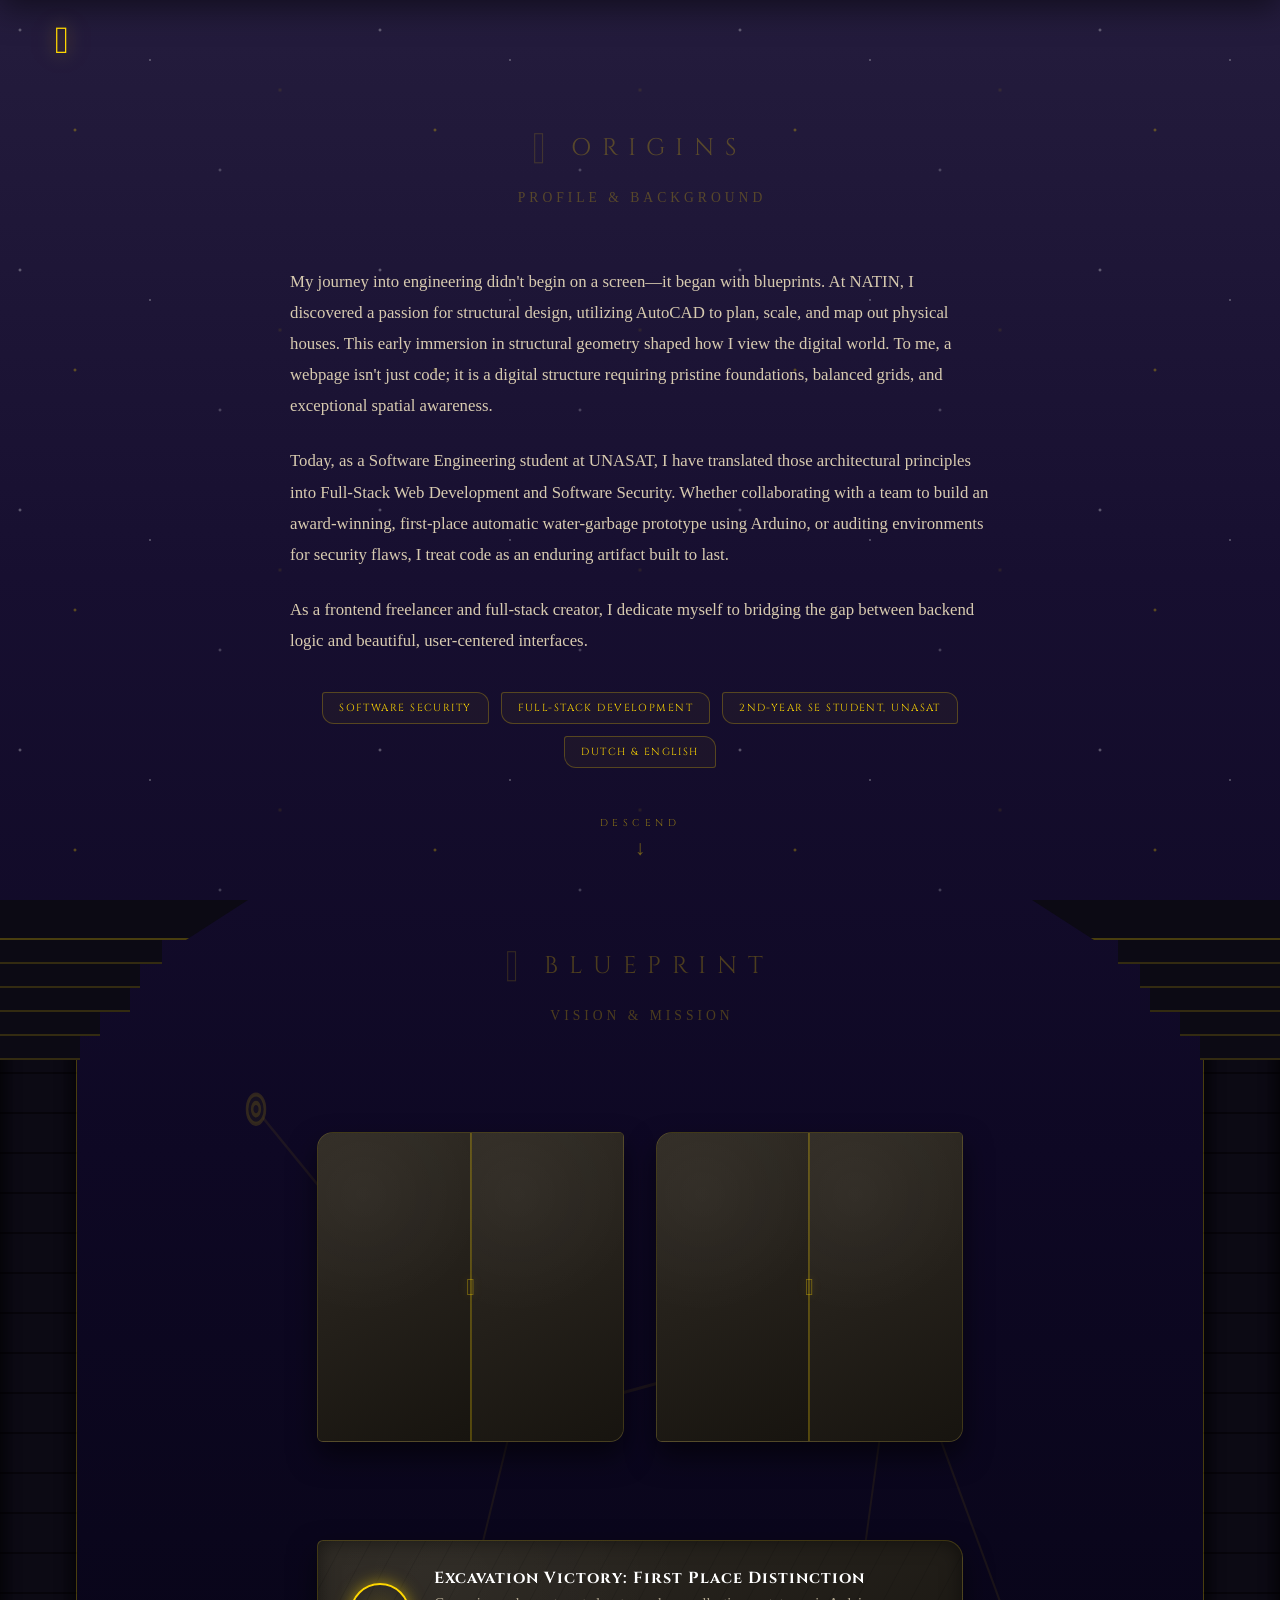
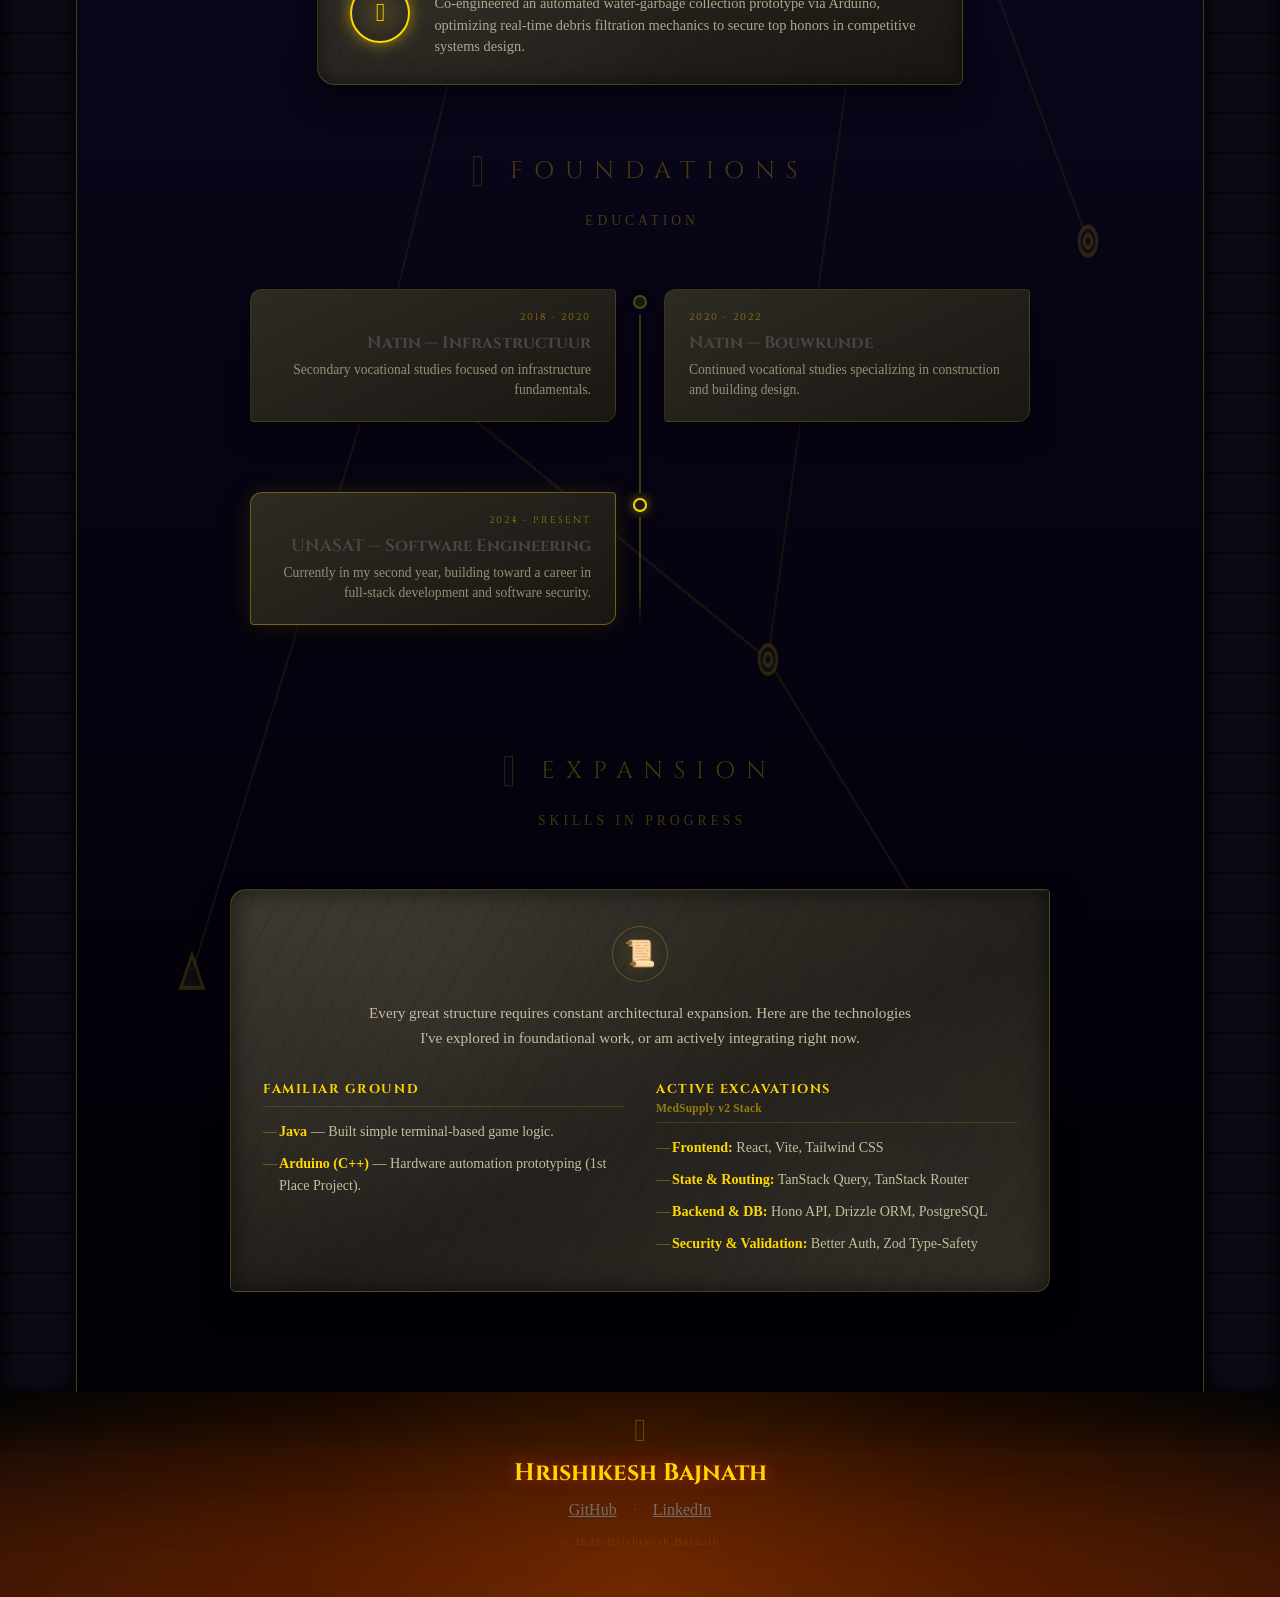
==== about.html @ 58ff10ee "new styles and animation" ====
<!DOCTYPE html>
<html lang="en">
<head>
    <meta charset="UTF-8">
    <meta name="viewport" content="width=device-width, initial-scale=1.0">
    <title>About | Hrishikesh Bajnath</title>
    <link rel="preconnect" href="https://fonts.googleapis.com">
    <link rel="preconnect" href="https://fonts.gstatic.com" crossorigin>
    <link href="https://fonts.googleapis.com/css2?family=Cinzel:wght@400;600;700&family=IM+Fell+English:ital@0;1&display=swap" rel="stylesheet">
    <link rel="stylesheet" href="css/index.css">
    <link rel="stylesheet" href="css/about.css">
</head>
<body>

    <div class="scarab-btn" id="nav-btn">
        <span class="scarab-icon">𓆣</span>
    </div>

    <nav class="scarab-nav" id="scarab-nav" aria-label="Main navigation">
        <ul class="papyrus-menu" role="list">
            <li><a href="/index.html">Home</a></li>
            <li><a href="/work.html">Work</a></li>
            <li><a href="/about.html">About</a></li>
            <li><a href="/contact.html">Contact</a></li>
        </ul>
    </nav>

    <main>

        <!-- About Me -->
        <section id="about" aria-label="About — Origins">

            <!-- Moving Stars Layer -->
            <div class="origins-stars" aria-hidden="true"></div>

            <h2 class="section-heading" aria-label="About section">
                <span class="section-glyph" aria-hidden="true">𓁷</span>
                Origins
                <span class="section-subtitle">Profile & Background</span>
            </h2>

            <div class="about-content">
                
                <p>
                    My journey into engineering didn't begin on a screen—it began with blueprints. At NATIN, I discovered a passion for structural design, utilizing AutoCAD to plan, scale, and map out physical houses. This early immersion in structural geometry shaped how I view the digital world. To me, a webpage isn't just code; it is a digital structure requiring pristine foundations, balanced grids, and exceptional spatial awareness.
                </p>
                <p>
                    Today, as a Software Engineering student at UNASAT, I have translated those architectural principles into Full-Stack Web Development and Software Security. Whether collaborating with a team to build an award-winning, first-place automatic water-garbage prototype using Arduino, or auditing environments for security flaws, I treat code as an enduring artifact built to last.
                </p>
                <p>
                    As a frontend freelancer and full-stack creator, I dedicate myself to bridging the gap between backend logic and beautiful, user-centered interfaces.
                </p>

            
                <div class="about-tags reveal from-bottom" role="list">
                    <span class="about-tag" role="listitem">Software Security</span>
                    <span class="about-tag" role="listitem">Full-Stack Development</span>
                    <span class="about-tag" role="listitem">2nd-Year SE Student, UNASAT</span>
                    <span class="about-tag" role="listitem">Dutch & English</span>
                </div>
            </div>

            <a href="#blueprint" class="scroll-indicator" aria-label="Scroll down to blueprint">
                <span class="descend-text">Descend</span>
                <span class="descend-arrow" aria-hidden="true">↓</span>
            </a>

        </section>

        <div class="tomb-hallway">

            <!-- Threshold caps: mark the entrance into the hallway, only
                 visible starting here — not behind the Origins section.
                 The collar bands taper the cap's width back down to the
                 shaft, so it reads as one column widening to a capital
                 rather than a cap balanced on top. -->
            <span class="hallway-cap left" aria-hidden="true"></span>
            <span class="hallway-cap right" aria-hidden="true"></span>

            <span class="hallway-collar left" aria-hidden="true">
                <span></span><span></span><span></span><span></span><span></span>
            </span>
            <span class="hallway-collar right" aria-hidden="true">
                <span></span><span></span><span></span><span></span><span></span>
            </span>

            <div class="tomb-excavation-zone">

                <div class="constellation-container" aria-hidden="true">
                    <svg class="constellation-svg" xmlns="http://www.w3.org/2000/svg" viewBox="0 0 1000 1000" preserveAspectRatio="none">
                        <defs>
                            <g id="glyph-eye">
                                <circle cx="0" cy="0" r="7" />
                                <circle cx="0" cy="0" r="3" fill="none" stroke-width="2"/>
                            </g>
                            <g id="glyph-triangle">
                                <polygon points="0,-9 -9,7 9,7" />
                            </g>
                        </defs>

                        <g class="network-lines">
                            <line x1="200" y1="100" x2="400" y2="250" />
                            <line x1="400" y1="250" x2="300" y2="500" />
                            <line x1="400" y1="250" x2="700" y2="200" />
                            <line x1="700" y1="200" x2="850" y2="450" />
                            <line x1="300" y1="500" x2="600" y2="650" />
                            <line x1="700" y1="200" x2="600" y2="650" />
                            <line x1="600" y1="650" x2="800" y2="850" />
                            <line x1="300" y1="500" x2="150" y2="800" />
                        </g>

                        <g class="network-nodes">
                            <use href="#glyph-eye" x="200" y="100" class="node speed-fast" />
                            <use href="#glyph-triangle" x="400" y="250" class="node speed-slow" />
                            <use href="#glyph-eye" x="300" y="500" class="node speed-medium" />
                            <use href="#glyph-triangle" x="700" y="200" class="node speed-fast" />
                            <use href="#glyph-eye" x="850" y="450" class="node speed-slow" />
                            <use href="#glyph-eye" x="600" y="650" class="node speed-medium" />
                            <use href="#glyph-triangle" x="800" y="850" class="node speed-fast" />
                            <use href="#glyph-triangle" x="150" y="800" class="node speed-slow" />
                        </g>
                    </svg>
                </div>

                <section id="blueprint" class="reveal from-bottom" aria-label="Vision and Mission">

                    <h2 class="section-heading" aria-label="Vision and Mission section">
                        <span class="section-glyph" aria-hidden="true">𓊪</span>
                        Blueprint
                        <span class="section-subtitle">Vision & Mission</span>
                    </h2>

                    <div class="blueprint-container">

                        <div class="blueprint-card">
                            <span class="card-door left" aria-hidden="true"></span>
                            <span class="card-door right" aria-hidden="true"></span>
                            <span class="card-seal" aria-hidden="true">𓋹</span>
                            <div class="blueprint-icon">𓉞</div>
                            <h3>The Vault Vision</h3>
                            <p>
                                I want to build digital work that lasts — interfaces with the same care and precision as a well-planned structure, backed by security that holds up under pressure.
                            </p>
                        </div>

                        <div class="blueprint-card">
                            <span class="card-door left" aria-hidden="true"></span>
                            <span class="card-door right" aria-hidden="true"></span>
                            <span class="card-seal" aria-hidden="true">𓋹</span>
                            <div class="blueprint-icon">𓁺</div>
                            <h3>The Codex Mission</h3>
                            <p>
                                Bringing the same blueprinting discipline I learned in construction to every frontend I build, while growing into full-stack applications that solve real, practical problems.
                            </p>
                        </div>

                    </div>
                </section>

                <section id="relic-accolade" class="reveal from-bottom" aria-label="Honors and Special Achievements">
                    <div class="accolade-banner">
                        <span class="banner-glyph">𓋹</span>
                        <div class="banner-text">
                            <h4>Excavation Victory: First Place Distinction</h4>
                            <p>Co-engineered an automated water-garbage collection prototype via Arduino, optimizing real-time debris filtration mechanics to secure top honors in competitive systems design.</p>
                        </div>
                    </div>
                </section>

                <!-- Education -->
                <section id="education" aria-label="Education — Foundations">

                    <h2 class="section-heading" aria-label="Education section">
                        <span class="section-glyph" aria-hidden="true">𓉐</span>
                        Foundations
                        <span class="section-subtitle">Education</span>
                    </h2>

                    <div class="foundation-timeline">

                        <div class="timeline-entry left reveal from-left">
                            <span class="timeline-node" aria-hidden="true"></span>
                            <div class="timeline-card natin">
                                <span class="timeline-years">2018 - 2020</span>
                                <h3>Natin — Infrastructuur</h3>
                                <p>Secondary vocational studies focused on infrastructure fundamentals.</p>
                            </div>
                        </div>

                        <div class="timeline-entry right reveal from-right">
                            <span class="timeline-node" aria-hidden="true"></span>
                            <div class="timeline-card natin">
                                <span class="timeline-years">2020 - 2022</span>
                                <h3>Natin — Bouwkunde</h3>
                                <p>Continued vocational studies specializing in construction and building design.</p>
                            </div>
                        </div>

                        <div class="timeline-entry left reveal from-left">
                            <span class="timeline-node current" aria-hidden="true"></span>
                            <div class="timeline-card current unasat">
                                <span class="timeline-years">2024 - Present</span>
                                <h3>UNASAT — Software Engineering</h3>
                                <p>Currently in my second year, building toward a career in full-stack development and software security.</p>
                            </div>
                        </div>

                    </div>

                </section>

                <!-- Expansion -->
                <section id="expansion" aria-label="Expansion — Skills in Progress">

                    <h2 class="section-heading" aria-label="Expansion section">
                        <span class="section-glyph" aria-hidden="true">𓉞</span>
                        Expansion
                        <span class="section-subtitle">Skills in Progress</span>
                    </h2>

                    <div class="expansion-card reveal from-bottom">
                        <div class="expansion-icon">📜</div>
                        <p class="expansion-intro">
                            Every great structure requires constant architectural expansion. Here are the technologies I've explored in foundational work, or am actively integrating right now.
                        </p>

                        <div class="expansion-grid">

                            <div class="expansion-col">
                                <h4>Familiar Ground</h4>
                                <ul>
                                    <li><strong>Java</strong> — Built simple terminal-based game logic.</li>
                                    <li><strong>Arduino (C++)</strong> — Hardware automation prototyping (1st Place Project).</li>
                                </ul>
                            </div>

                            <div class="expansion-col">
                                <h4>Active Excavations
                                    <span class="expansion-col-tag">MedSupply v2 Stack</span>
                                </h4>
                                <ul>
                                    <li><strong>Frontend:</strong> React, Vite, Tailwind CSS</li>
                                    <li><strong>State & Routing:</strong> TanStack Query, TanStack Router</li>
                                    <li><strong>Backend & DB:</strong> Hono API, Drizzle ORM, PostgreSQL</li>
                                    <li><strong>Security & Validation:</strong> Better Auth, Zod Type-Safety</li>
                                </ul>
                            </div>

                        </div>
                    </div>

                </section>

        </div>

    </main>

    <!-- footer -->
    <footer id="contact" aria-label="Contact and footer">

        <div class="footer-content">
            <p class="footer-glyph" aria-hidden="true">𓆣</p>
            <h2 class="footer-name">Hrishikesh Bajnath</h2>
            <div class="footer-links">
                <a class="link-github" href="https://github.com/Boogs2002" target="_blank" rel="noopener" aria-label="GitHub">GitHub</a>
                <span class="footer-sep" aria-hidden="true">·</span>
                <a class="link-linkedin" href="https://linkedin.com/in/yourusername" target="_blank" rel="noopener" aria-label="LinkedIn">LinkedIn</a>
            </div>
            <p class="footer-copy">© 2025 Hrishikesh Bajnath</p>
        </div>

        <!-- Lava animation lives here -->
        <div class="lava-stage" aria-hidden="true">
            <div class="lava-flow">
                <div class="lava-wave wave-a"></div>
                <div class="lava-wave wave-b"></div>
                <div class="lava-wave wave-c"></div>
            </div>
            <div class="lava-haze"></div>
        </div>

    </footer>

    <script src="script.js"></script>
</body>
</html>
---- css/index.css ----
/* ── 1. TOKENS & RESET ─────────────────────────────────── */
:root {
    --gold:         #ffd700;
    --gold-dim:     rgba(255, 215, 0, 0.25);
    --gold-glow:    rgba(255, 215, 0, 0.55);
    --stone-dark:   #1a1814;
    --stone-mid:    #2e2a24;
    --stone-text:   #4a4540;
    --lava-hot:     #ff4500;
    --lava-mid:     #ff8800;
    --lava-pale:    #ffcc00;
    --font-display: 'Cinzel', Georgia, serif;
    --font-body:    'IM Fell English', Georgia, serif;
}

*, *::before, *::after {
    margin: 0;
    padding: 0;
    box-sizing: border-box;
}

html {
    scroll-behavior: smooth;
}

/* ── 2. THE MASTER CONTINUOUS GRADIENT ─────────────────── */
/* This is the spine of the entire descent. Every section
   is transparent — this body gradient shows through all of them. */
body {
    /* Hero sky colour sampled from wallpaper base → deep midnight → tomb black */
    background: linear-gradient(
        to bottom,
        #3a3058 0%,      /* matches wallpaper dune base */
        #261e45 12%,     /* deepening dusk */
        #160f38 28%,     /* midnight entry */
        #0e0824 44%,     /* descending */
        #080518 58%,     /* mid-tomb */
        #050310 74%,     /* deep tomb */
        #020108 88%,     /* near black */
        #010005 100%     /* absolute dark */
    );
    background-attachment: fixed; /* parallax — sky stays as content scrolls */
    color: #e8dcc8;
    font-family: var(--font-body);
    overflow-x: hidden;
    min-height: 100vh;
}

/* ── TECH-HIEROGLYPHIC NAV HINT ── */
/* ── COMET RIDDLE ANIMATION ── */
.comet-riddle-container {
    position: relative;
    top: 15vh; /* Adjust this to position it nicely in your desert sky */
    left: 0;
    width: 100%;
    overflow: hidden;
    pointer-events: none; /* Prevents it from blocking clicks */
    z-index: 5;
}

.comet-riddle {
    display: inline-block;
    white-space: nowrap;
    font-family: 'Cinzel', serif; /* Keeps your architectural theme */
    font-size: 0.85rem;
    letter-spacing: 3px;
    color: rgba(255, 215, 0, 0.9);
    
    /* Creates the glowing "comet" effect on the text */
    text-shadow: 
        2px 0 8px rgba(255, 215, 0, 0.8), 
        -15px 0 20px rgba(255, 215, 0, 0.3); 
    
    /* 25 seconds for a slow, readable pass. Linear keeps the speed constant */
    animation: cometSlide 35s linear infinite; 
}


@keyframes cometSlide {
    0%   { transform: translateX(100vw); opacity: 0; }
    2%   { opacity: 1; }
    38%  { opacity: 1; }
    40% { transform: translateX(-100%); opacity: 0; }

    100% { transform: translateX(100vw); opacity: 0; }
}

/* Speed it up slightly on mobile so users don't have to wait too long */
@media (max-width: 640px) {
    .comet-riddle {
        font-size: 0.7rem;
        animation: cometSlideLeftToRight 25s linear infinite;
    }
}

/* The Fixed Beetle Button */
.scarab-btn {
    position: fixed;
    top: 14px;
    left: 36px;
    width: 52px;
    height: 52px;
    display: flex;
    align-items: center;
    justify-content: center;
    cursor: pointer;
    z-index: 1002; /* Keeps the beetle above the sliding background */
    user-select: none;
}

.scarab-icon {
    font-size: 2.4rem;
    color: var(--gold);
    text-shadow: 0 0 18px var(--gold-glow), 0 0 40px #ffd70040;
    display: block;
    transition: transform 0.3s ease, text-shadow 0.3s ease;
}

/* Tilted state when hovered or when menu is open */
.scarab-btn:hover .scarab-icon,
.scarab-btn.is-open .scarab-icon {
    transform: scale(1.18) rotate(-8deg);
    text-shadow: 0 0 28px var(--gold-glow), 0 0 60px #ffd70066;
}

/* The Top Navigation Bar (Full Width) */
.scarab-nav {
    position: fixed;
    top: 0;
    left: 0;
    width: 100%;
    height: 80px;
    z-index: 1001;
    display: flex;
    align-items: center;
    

    
    background: rgba(12, 10, 20, 0.35); 
    backdrop-filter: blur(12px);
    -webkit-backdrop-filter: blur(12px); /* Needed for Safari support */
    
    border: 1px solid rgba(255, 215, 0, 0.15); 
    box-shadow: 0 8px 32px 0 rgba(0, 0, 0, 0.5);
    color: #ffffff;

    /* The Scroll Animation Setup */
    transform: translateY(-100%); /* Hides it above the screen */
    transition: transform 0.4s cubic-bezier(0.4, 0, 0.2, 1);
}

/* This class will be toggled by JavaScript */
.scarab-nav.active {
    transform: translateY(0); /* Slides it down into view */
}

/* The Horizontal Menu Layout */
.papyrus-menu {
    display: flex;
    list-style: none;
    width: 100%;
    justify-content: center; /* Centers the links on the page */
    gap: 6vw; /* Responsive spacing between links */
    padding-left: 80px; /* Visual offset to account for the beetle on the left */
}

.papyrus-menu a {
    display: block;
    padding: 12px 16px;
    font-family: var(--font-display);
    font-size: 0.85rem;
    letter-spacing: 0.3em;
    text-transform: uppercase;
    color: #ffd70080;
    text-decoration: none;
    transition: color 0.2s, text-shadow 0.2s;
}

.papyrus-menu a:hover {
    color: var(--gold);
    text-shadow: 0 0 12px var(--gold-glow);
}

/* ── 4. SECTION SHARED STYLES ───────────────────────────── */
section {
    position: relative;
    min-height: 100vh;
    display: flex;
    flex-direction: column;
    align-items: center;
    justify-content: center;
    padding: 100px 8%;
    /* All sections are transparent — body gradient shows through */
    background: transparent;
}

.section-heading {
    font-family: var(--font-display);
    font-size: clamp(1.1rem, 2.5vw, 1.5rem);
    font-weight: 400;
    letter-spacing: 0.45em;
    text-transform: uppercase;
    color: var(--gold-dim);
    margin-bottom: 60px;
    display: flex;
    align-items: center;
    gap: 16px;
    flex-wrap: wrap;
    justify-content: center;
}

.section-glyph {
    font-size: 1.4rem;
    opacity: 0.6;
}

.section-subtitle {
    display: block; 
    width: 100%;
    flex-basis: 100%; 
    text-align: center;
    font-family: var(--font-body);
    font-size: 0.85rem;
    text-transform: uppercase;
    letter-spacing: 4px;
    color: var(--gold-dim);
    margin-top: 10px; 
    padding-left: 4px; 
}



/* ── 5. HERO SECTION ────────────────────────────────────── */
#hero {
    /* Wallpaper image layers over the body gradient for this section only */
    background-image: url('../images/wallpaper 1.png');
    /* background-size: cover; */
    background-position: center bottom;
    /* background-repeat: no-repeat; */
    /* No background-attachment here — fixed is on body,
       this image scrolls naturally with the section */
    text-align: center;
    gap: 40px;
    position: relative;
    z-index: 1;
}

/* Subtle vignette so text reads over the image */
#hero::before {
    content: '';
    position: absolute;
    inset: 0;
    background: radial-gradient(
        ellipse at center,
        rgba(0,0,0,0.1) 0%,
        rgba(0,0,0,0.45) 100%
    );
    pointer-events: none;
}

/* ── CRESCENT MOON PROFILE FRAME ── */
.moon-frame {
    transition: transform 0.2s ease-out, box-shadow 0.3s ease;
    position: relative;
    width: 200px;
    height: 200px;
    /* The crescent is made by overlapping two circles:
       one large visible circle, one smaller offset circle
       that cuts into it via a radial-gradient mask */
    background: radial-gradient(
        circle at 55% 50%,
        transparent 42%,
        rgba(255, 255, 255, 0.12) 43%,
        rgba(255, 255, 255, 0.08) 50%
    );
    border-radius: 50%;
    /* Outer glow */
    box-shadow:
        0 0 40px rgba(255, 255, 255, 0.18),
        0 0 80px rgba(255, 255, 255, 0.08),
        inset -8px 8px 20px rgba(255, 255, 255, 0.15);
    display: flex;
    align-items: center;
    justify-content: center;
    overflow: hidden;
    /* Clip to crescent shape using clip-path */
    /* A crescent = circle minus an offset circle.
       We achieve it with a CSS mask. */
    mask-image: radial-gradient(
        circle at 60% 50%,
        transparent 40%,
        black 41%
    );
    -webkit-mask-image: radial-gradient(
        circle at 60% 50%,
        transparent 40%,
        black 41%
    );
    z-index: 1;
}

/* Subtle ambient light behind the moon */
.moon-frame::before {
    /* content: ''; */
    position: absolute;
    /* inset: 20px; */
    border-radius: 50%;
    background: radial-gradient(circle, rgba(220,210,180,0.12) 0%, transparent 70%);
    z-index: 0;
    pointer-events: none;
}

.moon-photo {
    width: 10%;
    height: 10%;
    object-fit: cover;
    object-position: top;
    position: relative;
    z-index: 1;
}

.moon-photo-placeholder {
    width: 100%;
    height: 100%;
    background: linear-gradient(135deg, #2a2040, #1a1030);
    border-radius: 50%;
    opacity: 0.6;
    /* Replace this div with your <img> once you have the photo */
}

/* ── TOMB ENTRANCE PORTAL CAP ───────────────────────────── */

.tomb-entrance-gate {
    position: relative;
    width: 100%;
    padding: 0; /* Changed from "0 6.5vw" to stretch edge-to-edge */
    z-index: 12;
    margin-top: 0;
}

/* Adjust the SVG wrapper for the new slimmer, minimalist layout */
.egyptian-gate-svg {
    width: 100%;
    height: auto;
    max-height: 80px; /* Reduced from 160px for a more low-profile visual cap */
    display: block;
    filter: drop-shadow(0 4px 8px rgba(0, 0, 0, 0.75));
}

/* The shroud layer masking the skills section until activated */
.chamber-shroud {
    position: absolute;
    inset: 0;
    background-color: #030107; /* Blends with the deep purple/midnight background */
    z-index: 10;
    opacity: 1; /* Completely dark by default */
    transition: opacity 1.8s cubic-bezier(0.25, 1, 0.5, 1);
    pointer-events: none;
}

/* Initial hidden/shadowed states for matrix background and content */
.hallway-matrix-bg {
    opacity: 0;
    filter: brightness(0) blur(12px);
    transition: opacity 2s cubic-bezier(0.25, 1, 0.5, 1), filter 2.5s ease;
}

#skills {
    opacity: 0;
    filter: brightness(0.08) blur(6px);
    transition: opacity 1.8s cubic-bezier(0.25, 1, 0.5, 1), filter 2.2s cubic-bezier(0.25, 1, 0.5, 1);
}

/* Active entered states (Classes handled smoothly by JS observer) */
.tomb-hallway.chamber-revealed .chamber-shroud {
    opacity: 0;
}

.tomb-hallway.chamber-revealed .hallway-matrix-bg {
    opacity: 0.35; /* Gently transitions matrix lines to baseline opacity */
    filter: brightness(1) blur(0px);
}

.tomb-hallway.chamber-revealed #skills {
    opacity: 1;
    filter: brightness(1) blur(0px);
}


/* ── HERO TEXT ── */
.hero-content {
    position: relative;
    z-index: 1;
}

.hero-content h1 {
    font-family: var(--font-display);
    font-size: clamp(2rem, 5.5vw, 3.8rem);
    font-weight: 700;
    letter-spacing: 0.08em;
    color: #f0e8d8;
    text-shadow: 2px 3px 18px rgba(0,0,0,0.7), 0 0 60px rgba(0,0,0,0.4);
    margin-bottom: 12px;
}

.hero-content h2 {
    font-family: var(--font-display);
    font-size: clamp(0.75rem, 1.8vw, 1rem);
    font-weight: 400;
    letter-spacing: 0.28em;
    text-transform: uppercase;
    color: var(--gold);
    opacity: 0.85;
    text-shadow: 0 0 20px var(--gold-glow);
}

/* ── SCROLL INDICATOR ── */
.scroll-indicator {
    position: absolute;
    bottom: 40px;
    left: 50%;
    transform: translateX(-50%);
    display: flex;
    flex-direction: column;
    align-items: center;
    gap: 6px;
    text-decoration: none;
    z-index: 1;
    animation: bounce 2.4s ease-in-out infinite;
}

.descend-text {
    font-family: var(--font-display);
    font-size: 0.62rem;
    letter-spacing: 0.45em;
    text-transform: uppercase;
    color: rgba(255, 215, 0, 0.5);
}

.descend-arrow {
    font-size: 1.3rem;
    color: rgba(255, 215, 0, 0.4);
}

@keyframes bounce {
    0%, 60%, 100% { transform: translateX(-50%) translateY(0); }
    30%            { transform: translateX(-50%) translateY(-10px); }
    45%            { transform: translateX(-50%) translateY(-4px); }
}

/* ── 6. SHAFT (surface → pyramid transition) ────────────── */
.shaft {
    position: relative;
    height: 180px;
    display: flex;
    justify-content: center;
    align-items: stretch;
    overflow: hidden;
}

.shaft-wall {
    width: 50%;
    background: linear-gradient(
        to bottom,
        transparent 0%,
        #0000002e 40%,
        #0000002e 100%
    );
    /* Stone texture via repeating gradient */
    background-image:
        repeating-linear-gradient(
            0deg,
            transparent,
            transparent 28px,
            #0000002e 28px,
            #0000002e 30px
        ),
        linear-gradient(to top, transparent 0%, #514674 300%);
}

.shaft-wall.left  { border-right: 1px solid #ffd7000f; }
.shaft-wall.right { border-left:  1px solid #ffd7000f; }

/* ── 7. SKILLS / PYRAMID ────────────────────────────────── */
#skills {
    padding-top: 60px;
}

.pyramid-container {
    display: flex;
    flex-direction: column;
    align-items: center;
    gap: 4px;
    width: 100%;
    max-width: 640px;
    position: relative;
}

/* CSS-only apex triangle */
.pyramid-apex {
    width: 0;
    height: 0;
    border-left:  120px solid transparent;
    border-right: 120px solid transparent;
    border-bottom: 60px solid #4C4574;
    filter: drop-shadow(0 -4px 14px #ffd9006c);
    margin-bottom: 2px;
    transition: filter 0.3s ease;
}

/* Each layer row animation container */
.pyramid-layer {
    display: flex;
    justify-content: center;
    align-items: center;
    width: 100%;
    transition: opacity 0.5s ease, transform 0.5s ease;
}

/* NEW: Invisible layout wrapper anchoring the popup panels outside the clip-path */
.tier-wrapper {
    position: relative;
    display: inline-flex;
    justify-content: center;
    align-items: center;
}

/* The trapezoid block */
.block {
    display: flex;
    flex-direction: column;
    align-items: center;
    justify-content: center;
    text-align: center;
    clip-path: polygon(8% 0%, 92% 0%, 100% 100%, 0% 100%);
    background: linear-gradient(135deg, #4C4574, #2e2e60);
    box-shadow:
        inset 0 0 18px rgba(0,0,0,0.6),
        0 4px 16px rgba(0,0,0,0.5);
    transition: background 0.35s ease, box-shadow 0.35s ease;
    cursor: default;
    border-top: 1px solid rgba(255,215,0,0.15);
}

.block h3 {
    font-family: var(--font-display);
    font-size: 0.9rem;
    color: #ffffff;
    margin-bottom: 2px;
}

.block p {
    font-family: var(--font-body);
    font-size: 0.72rem;
    color: rgba(255, 255, 255, 0.6);
}

.tier-1 { width: 300px; height: 50px; }
.tier-2 { width: 370px; height: 60px; }
.tier-3 { width: 445px; height: 70px; }
.tier-4 { width: 540px; height: 80px; }

/* ── HOVER POP-OUT: LABEL → CONNECTOR → PANEL ───────────── */
/* Each side is a flex row. Source order in the HTML controls
   visual order (nearest-to-block to farthest-from-block), so
   no flex-direction trickery is needed. */
.skill-group {
    position: absolute;
    top: 50%;
    transform: translateY(-50%);
    display: flex;
    align-items: center;
    gap: 10px;
    z-index: 20;
}

.skill-group.left  { right: calc(100% + 10px); }
.skill-group.right { left:  calc(100% + 10px); }

/* Stage 1: the short label, sits closest to the block */
.skill-label {
    font-family: var(--font-display);
    font-size: 0.7rem;
    letter-spacing: 0.14em;
    text-transform: uppercase;
    white-space: nowrap;
    color: var(--gold-dim);
    opacity: 0;
    transition: opacity 0.3s ease, color 0.3s ease, text-shadow 0.3s ease;
    pointer-events: none;
}

/* Stage 2: the connector line, grows after the label appears */
.skill-connector {
    display: block;
    height: 1px;
    width: 0;
    background: var(--gold-dim);
    transition: width 0.3s ease 0.15s, background 0.3s ease 0.15s, box-shadow 0.3s ease 0.15s;
}

/* Stage 3: the detail card, fades in at the far end of the line */
.skill-panel {
    width: 160px;
    background: rgba(15, 12, 24, 0.95);
    border: 1px solid rgba(255, 215, 0, 0.35);
    padding: 12px;
    border-radius: 6px;
    opacity: 0;
    transform: translateX(8px);
    pointer-events: none;
    text-align: center;
    box-shadow: 0 4px 20px rgba(0,0,0,0.8);
    transition: opacity 0.3s ease 0.32s, transform 0.3s ease 0.32s;
}

.skill-group.left .skill-panel { transform: translateX(-8px); }

.skill-panel h4 {
    color: var(--gold);
    font-family: var(--font-display);
    font-size: 0.8rem;
    margin: 4px 0 2px 0;
}

.skill-panel p {
    font-family: var(--font-body);
    font-size: 0.7rem;
    color: #e8dcc8;
    line-height: 1.3;
}

/* Styling the container and the icon inside it */
.panel-icon {
    display: inline-block;
    font-size: 1.8rem; /* Makes the icons a great scannable size */
    margin-bottom: 6px;
    color: var(--stone-text); /* Matches your resting text stone shade */
    transition: color 0.3s ease, transform 0.3s ease;
}

/* When the parent skill-panel transitions into focus/hover */
.skill-panel:hover .panel-icon {
    color: var(--gold); /* Ignites to golden-glyph status */
    transform: scale(1.1); /* Subtle visual pop forward */
    filter: drop-shadow(0 0 6px var(--gold-glow));
}

/* ── HOVER / FOCUS STATES TRIGGERED FROM WRAPPER ── */

/* 1. Ignite block in gold */
.tier-wrapper:hover .block,
.tier-wrapper:focus-within .block {
    background: linear-gradient(135deg, #c8950a, #ffd700, #e6a800);
    box-shadow:
        0 0 30px rgba(255,215,0,0.5),
        0 0 60px rgba(255,215,0,0.2),
        inset 0 0 10px rgba(255,255,255,0.1);
}

/* 2. Label appears first */
.tier-wrapper:hover .skill-label,
.tier-wrapper:focus-within .skill-label {
    opacity: 1;
    color: var(--gold);
    text-shadow: 0 0 12px var(--gold-glow);
}

/* 3. Connector line grows next */
.tier-wrapper:hover .skill-connector,
.tier-wrapper:focus-within .skill-connector {
    width: 26px;
    background: var(--gold);
    box-shadow: 0 0 8px var(--gold-glow);
}

/* 4. Detail panel fades in last, at the end of the line */
.tier-wrapper:hover .skill-panel,
.tier-wrapper:focus-within .skill-panel {
    opacity: 1;
    transform: translateX(0);
    pointer-events: auto;
}

.block:focus-visible {
    outline: 2px solid var(--gold);
    outline-offset: 4px;
    border-radius: 2px;
}

/* JS-controlled visibility states */
.hidden  { opacity: 0; transform: translateY(40px); }
.visible { opacity: 1; transform: translateY(0); }

.blueprint-card {
    background: linear-gradient(135deg, rgba(20, 18, 30, 0.95), rgba(12, 10, 20, 0.95));
    border: 1px solid var(--gold-dim, #cca43b);
    border-radius: 8px;
    padding: 2.5rem;
    margin: 3rem auto;
    max-width: 900px;
    box-shadow: inset 0 0 20px rgba(0, 0, 0, 0.6);
}

.blueprint-grid {
    display: grid;
    grid-template-columns: 1fr 1fr;
    gap: 2rem;
    margin-top: 2rem;
}

.blueprint-col h4 {
    color: var(--gold-bright, #ffd700);
    font-family: 'Cinzel', serif; /* Or your custom heading font */
    border-bottom: 1px solid rgba(255, 215, 0, 0.2);
    padding-bottom: 0.5rem;
    margin-bottom: 1rem;
}

.blueprint-col ul {
    list-style: none;
    padding: 0;
}

.blueprint-col li {
    color: #c4c1d4;
    margin-bottom: 0.75rem;
    font-size: 0.95rem;
    line-height: 1.4;
}

/* Stack them vertically on mobile devices */
@media (max-width: 640px) {
    .blueprint-grid {
        grid-template-columns: 1fr;
        gap: 1.5rem;
    }
}

/* ── 7B. PROJECTS GALLERY (EXCAVATIONS) ─────────────────── */
#projects-preview {
    padding-top: 20px;
}

.relic-gallery {
    display: flex;
    justify-content: center;
    align-items: flex-start;
    flex-wrap: wrap;
    gap: 48px;
    width: 100%;
    max-width: 1000px;
}

.relic-frame {
    position: relative;
    width: 280px;
    display: flex;
    flex-direction: column;
    text-decoration: none;
    color: inherit;
    transition: transform 0.35s ease;
}

.relic-frame.filled:hover,
.relic-frame.filled:focus-visible {
    transform: translateY(-8px);
}

.relic-frame.filled:focus-visible .frame-border {
    outline: 2px solid var(--gold);
    outline-offset: 4px;
}

/* The carved stone frame holding each screenshot */
.frame-border {
    position: relative;
    width: 100%;
    aspect-ratio: 4 / 3;
    border-radius: 14px 4px 12px 4px; /* uneven, chipped-stone corners */
    overflow: hidden;
    border: 2px solid #ffd70040;
    background: linear-gradient(155deg, #3c372f 0%, #221f1a 100%);
    box-shadow:
        0 0 0 6px rgba(10, 8, 6, 0.6),
        0 16px 32px rgba(0,0,0,0.6),
        inset 0 0 20px rgba(0,0,0,0.5);
    transition: border-color 0.35s ease, box-shadow 0.35s ease;
}

.relic-frame.filled:hover .frame-border,
.relic-frame.filled:focus-visible .frame-border {
    border-color: var(--gold);
    box-shadow:
        0 0 0 6px rgba(10, 8, 6, 0.6),
        0 0 30px rgba(255,215,0,0.35),
        0 16px 32px rgba(0,0,0,0.6),
        inset 0 0 20px rgba(0,0,0,0.5);
}

.relic-image {
    width: 100%;
    height: 100%;
    object-fit: cover;
    object-position: top;
    filter: sepia(0.25) brightness(0.85) contrast(1.05);
    transition: filter 0.35s ease, transform 0.4s ease;
}

.relic-frame.filled:hover .relic-image,
.relic-frame.filled:focus-visible .relic-image {
    filter: sepia(0) brightness(1) contrast(1);
    transform: scale(1.04);
}

.relic-badge {
    position: absolute;
    top: 12px;
    left: 12px;
    font-family: var(--font-display);
    font-size: 0.6rem;
    letter-spacing: 0.18em;
    text-transform: uppercase;
    color: var(--stone-dark);
    background: var(--gold);
    padding: 5px 12px;
    border-radius: 3px 10px 3px 10px;
    box-shadow: 0 4px 12px rgba(0,0,0,0.4);
}

.relic-caption {
    padding: 16px 4px 0;
    text-align: center;
}

.relic-caption h3 {
    font-family: var(--font-display);
    font-size: 1.05rem;
    color: var(--gold);
    text-shadow: 0 0 12px rgba(255,215,0,0.2);
    margin-bottom: 6px;
}

.relic-caption p {
    font-family: var(--font-body);
    font-size: 0.82rem;
    line-height: 1.5;
    color: rgba(200,188,160,0.75);
}

/* Small bone accents at opposite corners of each filled frame —
   decorative flourish for the "relic frame" concept */
.bone-accent {
    position: absolute;
    font-size: 1.1rem;
    opacity: 0.4;
    z-index: 2;
    pointer-events: none;
    filter: drop-shadow(0 2px 4px rgba(0,0,0,0.6));
    transition: opacity 0.35s ease;
}

.bone-accent.top-left     { top: -10px; left: -10px; transform: rotate(-35deg); }
.bone-accent.bottom-right { bottom: -10px; right: -10px; transform: rotate(145deg); }

.relic-frame.filled:hover .bone-accent,
.relic-frame.filled:focus-visible .bone-accent {
    opacity: 0.85;
}

/* The empty "More Coming" frame — deliberately dimmer and unfinished-looking */
.relic-frame.empty .frame-border {
    aspect-ratio: 4 / 3;
    display: flex;
    flex-direction: column;
    align-items: center;
    justify-content: center;
    gap: 10px;
    background: repeating-linear-gradient(
        135deg,
        rgba(255,255,255,0.015),
        rgba(255,255,255,0.015) 10px,
        transparent 10px,
        transparent 20px
    ), #161310;
    border: 2px dashed rgba(255, 215, 0, 0.12);
    box-shadow: inset 0 0 24px rgba(0,0,0,0.7);
}

.relic-empty-glyph {
    font-size: 1.8rem;
    opacity: 0.3;
}

.relic-empty-text {
    font-family: var(--font-display);
    font-size: 0.68rem;
    letter-spacing: 0.25em;
    text-transform: uppercase;
    color: rgba(255,215,0,0.22);
}

/* ── SHARED "MORE" BUTTON (used by Projects & Work sections) ── */
.section-more-btn {
    display: inline-flex;
    align-items: center;
    gap: 8px;
    margin-top: 48px;
    padding: 12px 30px;
    font-family: var(--font-display);
    font-size: 0.72rem;
    letter-spacing: 0.3em;
    text-transform: uppercase;
    color: var(--gold);
    border: 1px solid var(--gold-dim);
    text-decoration: none;
    transition: background 0.3s ease, box-shadow 0.3s ease, letter-spacing 0.3s ease;
}

.section-more-btn:hover,
.section-more-btn:focus-visible {
    background: var(--gold-dim);
    box-shadow: 0 0 20px var(--gold-glow);
    letter-spacing: 0.36em;
}

/* Sits below the torchlight-masked tomb-container, so it stays
   visible regardless of the mask/torch state */
.tomb-more-btn {
    position: relative;
    z-index: 5;
    margin-top: 60px;
}

/* ── 8. TOMB ARCH (pyramid → tomb transition) ───────────── */
.tomb-arch {
    width: 100%;
    overflow: hidden;
    line-height: 0;
    /* Slightly negative margin pulls it flush against the pyramid section */
    margin-top: -2px;
}

.tomb-arch svg {
    width: 100%;
    height: 120px;
    display: block;
}

/* ── TOMB HALLWAY STRUCTURAL PILLARS ── */
.tomb-hallway {
    position: relative;
    width: 100%;
    overflow: hidden; /* Keeps things neat on the edges */
    background: transparent;
}


/* Base styles for both pillars */
.tomb-hallway::before,
.tomb-hallway::after {
    content: '';
    position: absolute;
    top: 0;
    bottom: 0;
    width: 6vw; /* Responsive pillar width based on viewport size */
    min-width: 40px;
    max-width: 90px;
    z-index: 2;
    pointer-events: none;
    
    /* Solid base stone color  */
    background-color: #0c0a14;
    
    /* Carved horizontal stone/brick blocks via a repeating gradient */
    background-image: repeating-linear-gradient(
        0deg,
        transparent,
        transparent 38px,
        #463e1180 45px,
        #00000073 40px
    );
    box-shadow: 
        inset -5px 0 15px rgba(0, 0, 0, 0.6),
        inset 5px 0 15px rgba(0, 0, 0, 0.6);
}

/* Left Pillar Placement and inner lighting edge */
.tomb-hallway::before {
    left: 0;
    border-right: 1px solid var(--gold-dim);
}

/* Right Pillar Placement and inner lighting edge */
.tomb-hallway::after {
    right: 0;
    border-left: 1px solid var(--gold-dim);
}

/* Responsive adjustment: Slightly dim the pillars on tiny mobile devices */
@media (max-width: 640px) {
    .tomb-hallway::before,
    .tomb-hallway::after {
        width: 25px;
        min-width: 25px;
        opacity: 0.6;
    }
}

/* ── 9. EXPERIENCE / TOMB ───────────────────────────────── */
#experience {
    background: #050505; 
    /* background: linear-gradient(to bottom, #050505 80%, #0c0602 100%); */
    padding: 100px 0;
    width: 100%;
    position: relative; /* Keep this for the absolute button */
}

/* Style the button */
.accessibility-btn {
    position: absolute;
    top: 20px;
    left: 50%;
    transform: translateX(-50%); /* Perfectly center it */
    z-index: 20; /* Ensure it is always above the mask */
    background: #050505; /* Solid background to make it readable */
    border: 1px solid var(--gold);
    color: var(--gold);
    padding: 8px 16px;
    cursor: pointer;
}

.accessibility-btn:hover {
    background: var(--gold-dim);
}

/* The magic override: when no-torch is applied, remove the mask */
#experience.no-torch .tomb-container {
    -webkit-mask-image: none;
    mask-image: none;
}

.tomb-heading {
    color: rgba(255, 215, 0, 0.18);
}

.tomb-container {
    width: 100%;
    max-width: 900px;
    margin: 0 auto;
    display: flex;
    flex-direction: column;
    gap: 20px;
    
    /* The Spotlight Effect: Only masks the text */
    -webkit-mask-image: radial-gradient(circle 350px at var(--cursor-x) var(--cursor-y), black 20%, transparent 100%);
    mask-image: radial-gradient(circle 350px at var(--cursor-x) var(--cursor-y), black 20%, transparent 100%);
}

/* Stone-wall tablet rows */
.tablet-row {
    display: grid;
    grid-template-columns: 1fr 2px 1.5fr;
    align-items: center;
    gap: 0 32px;
    padding: 44px 0;
    border-bottom: 1px solid rgba(255,255,255,0.04);
    transition: opacity 0.75s ease, transform 0.75s ease;
}

.tablet-row:last-child { border-bottom: none; }

/* Engraving — the stone tablet bearing job title & date */
.engraving {
    position: relative;
    padding: 28px 32px;
    background:
        radial-gradient(circle at 25% 20%, rgba(255,255,255,0.035) 0%, transparent 45%),
        radial-gradient(circle at 75% 75%, rgba(255,255,255,0.025) 0%, transparent 50%),
        linear-gradient(155deg, #3c372f 0%, #221f1a 55%, #2e2a23 100%);
    border-radius: 16px 5px 14px 6px; /* uneven corners — looks chipped, not machine-cut */
    box-shadow:
        inset 0 0 24px rgba(0,0,0,0.6),
        inset 0 1px 0 rgba(255,255,255,0.05),
        0 14px 28px rgba(0,0,0,0.55);
    border: 1px solid rgba(255,255,255,0.05);
    overflow: hidden;
    transition: transform 0.4s ease;
}

/* Faint crack lines across the stone surface */
.engraving::before {
    content: '';
    position: absolute;
    inset: 0;
    background-image: repeating-linear-gradient(
        118deg,
        transparent,
        transparent 22px,
        rgba(0,0,0,0.14) 23px,
        transparent 24px
    );
    pointer-events: none;
}

/* Each tablet tilts slightly off-axis so the row doesn't look mass-produced */
.tablet-row:nth-child(odd)  .engraving { transform: rotate(-0.6deg); }
.tablet-row:nth-child(even) .engraving { transform: rotate(0.6deg); }

.tablet-row:hover .engraving,
.tablet-row:focus-within .engraving {
    transform: rotate(0deg);
}

.engraving h3 {
    position: relative;
    font-family: var(--font-display);
    font-size: clamp(1rem, 2.5vw, 1.5rem);
    font-weight: 600;
    color: var(--stone-text); /* dim stone grey — looks carved */
    text-shadow:
        1px 1px 0 rgba(0,0,0,0.9),
        -1px -1px 0 rgba(255,255,255,0.03);
    margin-bottom: 8px;
    transition: color 0.4s ease, text-shadow 0.4s ease;
}

.engraving-date {
    position: relative;
    display: block;
    font-family: var(--font-display);
    font-size: 0.62rem;
    letter-spacing: 0.28em;
    text-transform: uppercase;
    color: rgba(255,215,0,0.18);
    transition: color 0.4s ease;
}

/* The vertical golden divider bar — starts dark, ignites on hover */
.tablet-divider {
    width: 2px;
    height: 70px;
    background: #1a1a1a;
    align-self: center;
    transition: background 0.4s ease, box-shadow 0.4s ease;
}

/* Description — hidden until hover */
.details {
    opacity: 0;
    transition: opacity 0.4s ease;
}

.details p {
    font-family: var(--font-body);
    font-size: 0.9rem;
    line-height: 1.75;
    color: rgba(200, 188, 160, 0.0); /* starts invisible */
    transition: color 0.4s ease;
}

/* ── TORCHLIGHT HOVER MECHANIC ── */
.tablet-row:hover .engraving h3,
.tablet-row:focus-within .engraving h3 {
    color: var(--gold);
    text-shadow: 0 0 20px var(--gold-glow), 0 0 40px rgba(255,215,0,0.2);
}

.tablet-row:hover .engraving-date,
.tablet-row:focus-within .engraving-date {
    color: rgba(255,215,0,0.5);
}

.tablet-row:hover .tablet-divider,
.tablet-row:focus-within .tablet-divider {
    background: var(--gold);
    box-shadow: 0 0 12px var(--gold-glow), 0 0 30px rgba(255,215,0,0.3);
}

.tablet-row:hover .details,
.tablet-row:focus-within .details {
    opacity: 1;
}

.tablet-row:hover .details p,
.tablet-row:focus-within .details p {
    color: #c8bca0;
}

.tablet-row:focus-visible {
    outline: 2px solid var(--gold);
    outline-offset: 6px;
    border-radius: 2px;
}

/* Slide-in animation for tablet rows (JS adds .visible) */
.hidden-left {
    opacity: 0;
    transform: translateX(-60px);
}

.hidden-left.visible {
    opacity: 1;
    transform: translateX(0);
}

/* ── 10. FOOTER ──────────────────────────────────────────── */
#contact {
    position: relative;
    padding: 20px 8% 10px;
    text-align: center;
    overflow: hidden;
    background: radial-gradient(circle at 50% 100%, #3d1a00 0%, #1a0a00 50%, #050505 100%);
    z-index: 1;
    animation: breathe 5s ease-in-out infinite;
}

@keyframes breathe {
    0% { filter: brightness(1); }
    50% { filter: brightness(1.2); }
    100% { filter: brightness(1); }
}

.footer-content {
    position: relative;
    z-index: 2;
    padding-bottom: 40px;
}

.footer-glyph { 
    font-size: 2rem; 
    color: var(--gold-dim); 
    margin-bottom: 8px; /* Was 14px */
}

.footer-name { 
    font-family: var(--font-display); 
    color: var(--gold); 
    text-shadow: 0 0 15px rgba(255, 69, 0, 0.6); 
    margin-bottom: 12px; /* Was 20px */
}

.footer-links { 
    display: flex; 
    justify-content: center; 
    align-items: center; 
    gap: 16px; 
    flex-wrap: wrap; 
    margin-bottom: 16px; /* Was 24px */
}

.link-github { color: #716e6e; }   /* Example: Neutral Grey */
.link-linkedin { color: #716e6e; } /* Example: Classic LinkedIn Blue */
.link-github:hover, 
.link-linkedin:hover {
    color: var(--gold); /* Or your --lava-hot variable */
    text-shadow: 0 0 10px var(--gold-glow);}

.footer-sep { color: rgba(255,215,0,0.15); }
.footer-copy { font-size: 0.68rem; letter-spacing: 0.15em; color: rgba(255,215,0,0.12); }

/* ── LAVA ATMOSPHERE ── */
.lava-stage {
    position: absolute;
    bottom: 0; left: 0;
    width: 100%;
    height: 100%;
    z-index: 1;
    pointer-events: none;
    overflow: hidden;
    /* Soften the very top edge so it blends into the black */
    mask-image: linear-gradient(to top, rgba(0,0,0,1) 0%, rgba(0,0,0,1) 70%, transparent 100%);
    -webkit-mask-image: linear-gradient(to top, rgba(0,0,0,1) 0%, rgba(0,0,0,1) 70%, transparent 100%);
}

.lava-wave {
    position: absolute;
    bottom: -50px;
    width: 200%;
    height: 100px;
    background: var(--lava-hot);
    border-radius: 40%;
    filter: blur(100px); /* Heavy blur to make it look like a glow, not a line */
    opacity: 0.3;
    mix-blend-mode: screen;
    animation: lavaFlow 15s infinite ease-in-out;
}

.wave-a { left: -50%; }
.wave-b { left: -20%; animation-delay: -5s; opacity: 0.2; }
.wave-c { left: -80%; animation-delay: -10s; opacity: 0.25; }

@keyframes lavaFlow {
    0%   { transform: translateX(0%) translateY(0%); }
    50%  { transform: translateX(-25%) translateY(-20px); }
    100% { transform: translateX(0%) translateY(0%); }
}

/* ── 11. ACCESSIBILITY & RESPONSIVE ─────────────────────── */

/* Focus ring for keyboard nav */
a:focus-visible,
summary:focus-visible {
    outline: 2px solid var(--gold);
    outline-offset: 4px;
    border-radius: 2px;
}

/* Mobile: stack tiers and their detail groups vertically, always visible
   since there's no hover on touch devices */
@media (max-width: 640px) {
    .tier-wrapper {
        flex-direction: column;
    }

    .skill-group {
        position: static;
        transform: none;
        flex-direction: column;
        gap: 4px;
        margin-top: 10px;
        width: 90%;
    }

    .skill-label {
        opacity: 1;
        color: var(--gold-dim);
    }

    .skill-connector {
        width: 1px;
        height: 12px;
    }

    .skill-panel {
        opacity: 1;
        transform: none !important;
        pointer-events: auto;
        width: 100%;
    }

    /* Experience: no hover on touch, so titles/details need a readable
       resting state instead of waiting for torchlight */
    .engraving h3 {
        color: var(--stone-text);
    }
    .engraving-date {
        color: rgba(255,215,0,0.4);
    }

    .engraving {
        padding: 20px 22px;
        transform: none !important; /* skip the tilt on small screens */
    }

    .tablet-row {
        grid-template-columns: 1fr;
        grid-template-rows: auto auto auto;
        gap: 14px 0;
    }

    .tablet-divider {
        width: 40px;
        height: 2px;
    }

    .details { opacity: 1; }
    .details p { color: rgba(200,188,160,0.65); }

    .tomb-arch svg { height: 70px; }

    .shaft { height: 100px; }

    .relic-gallery {
        gap: 32px;
    }

    .relic-frame {
        width: 100%;
        max-width: 320px;
    }
}

@media (max-width: 400px) {
    .tier-4 { width: 95vw; }
    .tier-3 { width: 75vw; }
    .tier-2 { width: 56vw; }
    .tier-1 { width: 38vw; }
}

/* Respect prefers-reduced-motion */
@media (prefers-reduced-motion: reduce) {
    *,
    *::before,
    *::after {
        animation-duration: 0.01ms !important;
        animation-iteration-count: 1 !important;
        transition-duration: 0.01ms !important;
    }
}

/* ── VERTICAL INSCRIPTION TRACKS ── */
.vertical-track {
    position: absolute;
    top: 0;
    bottom: 0;
    width: 40px;
    z-index: 1; /* Sits behind content cards but clearly on the background layer */
    display: flex;
    flex-direction: column;
    align-items: center;
    pointer-events: none; /* Allows user to click items near the edge safely */
}

/* Hugs perfectly against your existing 6vw side stone pillars */
.vertical-track.left {
    left: 6.5vw; 
}

.vertical-track.right {
    right: 6.5vw;
}

/* The vertical conduit wire anchoring the glyphs */
.track-line {
    position: absolute;
    top: 0;
    bottom: 0;
    width: 1px;
    background: linear-gradient(
        to bottom,
        transparent,
        rgba(255, 215, 0, 0.12) 8%,
        rgba(255, 215, 0, 0.12) 92%,
        transparent
    );
    box-shadow: 0 0 8px rgba(255, 215, 0, 0.05);
}

/* Spreads your symbols evenly down the full scroll height */
.track-glyphs {
    position: absolute;
    top: 0;
    bottom: 0;
    display: flex;
    flex-direction: column;
    justify-content: space-between;
    padding: 20vh 0; /* Keeps symbols nicely spread relative to screen height */
    align-items: center;
}

.track-glyphs span {
    font-size: 1.4rem;
    font-family: var(--font-display);
    user-select: none;
    /* Living, breathing torchlight flickering animation */
    animation: glyphTrackFlicker 4s ease-in-out infinite;
}

/* Staggering the glows organically so the tomb looks active */
.track-glyphs span:nth-child(1) { animation-delay: 0s; }
.track-glyphs span:nth-child(2) { animation-delay: 1.4s; }
.track-glyphs span:nth-child(3) { animation-delay: 2.8s; }
.track-glyphs span:nth-child(4) { animation-delay: 0.7s; }
.track-glyphs span:nth-child(5) { animation-delay: 2.1s; }
.track-glyphs span:nth-child(6) { animation-delay: 3.3s; }

/* Inscription Flicker Animation tailored for Text Glyphs */
@keyframes glyphTrackFlicker {
    0%, 100% {
        color: rgba(255, 215, 0, 0.22);
        text-shadow: 0 0 6px rgba(255, 215, 0, 0.15);
        transform: scale(0.97);
    }
    50% {
        color: var(--gold);
        text-shadow: 
            0 0 12px var(--gold-glow), 
            0 0 22px rgba(255, 215, 0, 0.35);
        transform: scale(1.03);
    }
}

/* RESPONSIVE FILTER: Completely hide on smaller screens 
   to prioritize text reading area over background decoration */
@media (max-width: 1024px) {
    .vertical-track {
        display: none;
    }
}

.hallway-matrix-bg {
    position: absolute;
    top: 0;
    left: 0;
    width: 100%;
    height: 100%;
    z-index: 1;             /* Keeps the pattern on the background layer */
    pointer-events: none;   /* Allows links/cards on top to remain fully clickable */
    opacity: 0.35;          /* Ambient opacity so it doesn't overpower your content */
    mix-blend-mode: screen; /* Merges the golden light seamlessly into your gradient */
}

/* Forces your actual skills pyramid and project panels to stay on top of the grid lines */
#skills, 
#projects-preview {
    position: relative;
    z-index: 2;
}

/* ── SVG PATTERN STYLING ── */

.matrix-line {
    stroke: var(--gold);
    fill: none;
}

.matrix-glyph {
    fill: var(--gold);
    font-family: var(--font-display);
    font-size: 3.2rem;      /* Large mystical weight for the hieroglyphs */
}

/* ── ASYNCHRONOUS GLOW MATRIX TIMINGS ── */

@keyframes matrixGlow {
    0%, 100% {
        opacity: 0.08;
        filter: drop-shadow(0 0 0px transparent);
    }
    50% {
        opacity: 0.3;
        filter: drop-shadow(0 0 10px var(--gold-glow));
    }
}

.pulse-fast {
    animation: matrixGlow 5s infinite ease-in-out;
}

.pulse-med {
    animation: matrixGlow 8.5s infinite ease-in-out;
    animation-delay: 2s;
}

.pulse-slow {
    animation: matrixGlow 12s infinite ease-in-out;
    animation-delay: 4.5s;
}
---- css/about.css ----
body {
    background: linear-gradient(
        to bottom,
        #241c3d 0%,
        #170f30 18%,
        #0e0824 36%,
        #080518 54%,
        #050310 70%,
        #020108 86%,
        #010005 100%
    );
    background-attachment: scroll;
}

/* ── GENERIC SCROLL REVEAL ── */
.reveal {
    opacity: 0;
    transition: opacity 0.6s ease, transform 0.6s ease;
}
.reveal.from-bottom { transform: translateY(30px); }
.reveal.from-left    { transform: translateX(-40px); }
.reveal.from-right   { transform: translateX(40px); }
.reveal.visible {
    opacity: 1;
    transform: translate(0, 0);
}

/* ── ORIGINS (About Me) ──────────────────────────────────── */
.about-content {
    max-width: 700px;
    width: 100%;
    display: flex;
    flex-direction: column;
    gap: 24px;
}

.about-content p {
    font-family: var(--font-body);
    font-size: 1.05rem;
    line-height: 1.85;
    color: #d8cbb0;
}

.about-tags {
    display: flex;
    flex-wrap: wrap;
    justify-content: center;
    gap: 12px;
    margin-top: 12px;
}

.about-tag {
    font-family: var(--font-display);
    font-size: 0.64rem;
    letter-spacing: 0.14em;
    text-transform: uppercase;
    color: var(--gold);
    border: 1px solid var(--gold-dim);
    padding: 8px 16px;
    border-radius: 3px 12px 3px 12px;
    background: rgba(255,215,0,0.04);
}

/* ── MOVING STARS BACKGROUND FOR ORIGINS ── */
#about {
    position: relative;
    overflow: hidden;
}

.origins-stars {
    position: absolute;
    inset: 0;
    width: 100%;
    height: 100%;
    pointer-events: none;
    z-index: 0;
    opacity: 0.45;
    background-image: 
        radial-gradient(2px 2px at 20px 30px, #ffffff, transparent),
        radial-gradient(2px 2px at 75px 130px, var(--gold), transparent),
        radial-gradient(1.5px 1.5px at 150px 60px, #ffffff, transparent),
        radial-gradient(2px 2px at 220px 170px, rgba(255,255,255,0.7), transparent),
        radial-gradient(2.5px 2.5px at 280px 90px, var(--gold-dim), transparent);
    background-size: 360px 240px; 
    animation: driftStars 45s linear infinite;
}

.about-content, 
.section-heading {
    position: relative;
    z-index: 1;
}

@keyframes driftStars {
    0% { background-position: 0px 0px; }
    100% { background-position: 360px 0px; }
}

/* ── THE BLUEPRINT SECTION ── */
/* min-height:auto overrides the global 100vh section rule so this
   section hugs its content instead of forcing a huge empty gap */
#blueprint {
    min-height: auto;
    width: 100%;
    max-width: 850px;
    margin: 0 auto;
    /* Horizontal padding must never shrink below a safe distance from
       the hallway pillars — a flat 20px was too tight at medium
       window widths, letting the card edges blend into the pillar
       texture. max() keeps whichever is larger. */
    padding: 50px max(8%, 70px) 30px;
}

.blueprint-container {
    display: grid;
    grid-template-columns: 1fr 1fr;
    gap: 32px;
}

/* Same chipped-stone texture as .engraving / .relic-frame:
   uneven corners, layered radial gradients, faint crack lines */
.blueprint-card {
    position: relative;
    background:
        radial-gradient(circle at 25% 20%, rgba(255,255,255,0.035) 0%, transparent 45%),
        radial-gradient(circle at 75% 75%, rgba(255,255,255,0.025) 0%, transparent 50%),
        linear-gradient(155deg, #3c372f 0%, #221f1a 55%, #2e2a23 100%);
    border-radius: 16px 5px 14px 6px;
    border: 1px solid rgba(255,215,0,0.12);
    box-shadow:
        inset 0 0 24px rgba(0,0,0,0.6),
        inset 0 1px 0 rgba(255,255,255,0.05),
        0 14px 28px rgba(0,0,0,0.55);
    padding: 34px 28px;
    text-align: center;
    overflow: hidden;
    transition: transform 0.4s ease, border-color 0.4s ease, box-shadow 0.4s ease;
}

/* Faint crack lines across the stone surface, matching .engraving::before */
.blueprint-card::before {
    content: '';
    position: absolute;
    inset: 0;
    background-image: repeating-linear-gradient(
        118deg,
        transparent,
        transparent 22px,
        rgba(0,0,0,0.14) 23px,
        transparent 24px
    );
    pointer-events: none;
}

.blueprint-card:hover {
    transform: translateY(-6px);
    border-color: rgba(255, 215, 0, 0.35);
    box-shadow:
        inset 0 0 24px rgba(0,0,0,0.6),
        inset 0 1px 0 rgba(255,255,255,0.05),
        0 0 30px rgba(255,215,0,0.15),
        0 18px 32px rgba(0,0,0,0.6);
}

/* ── DOOR OPEN/CLOSE ANIMATION ── */
/* Two stone leaves sit sealed over each card. When the whole
   .blueprint-container is fully in view, script.js adds
   .doors-open, which slides each leaf outward. Scrolling away in
   either direction removes that class and the doors swing shut. */
.card-door {
    position: absolute;
    top: 0;
    bottom: 0;
    width: 50%;
    z-index: 5;
    background:
        radial-gradient(circle at 30% 20%, rgba(255,255,255,0.03) 0%, transparent 45%),
        linear-gradient(155deg, #322d26 0%, #17140f 100%);
    transition: transform 1.1s cubic-bezier(0.65, 0, 0.35, 1);
    pointer-events: none;
}

.card-door.left {
    left: 0;
    border-right: 1px solid rgba(255, 215, 0, 0.25);
}

.card-door.right {
    right: 0;
    border-left: 1px solid rgba(255, 215, 0, 0.25);
}

.blueprint-container.doors-open .card-door.left  { transform: translateX(-100%); }
.blueprint-container.doors-open .card-door.right { transform: translateX(100%); }

/* Seal glyph spans the seam where the two doors meet, and fades
   out as they open */
.card-seal {
    position: absolute;
    top: 50%;
    left: 50%;
    transform: translate(-50%, -50%);
    z-index: 6;
    font-size: 1.5rem;
    color: rgba(255, 215, 0, 0.4);
    text-shadow: 0 0 10px rgba(255, 215, 0, 0.25);
    transition: opacity 0.6s ease;
    pointer-events: none;
}

.blueprint-container.doors-open .card-seal {
    opacity: 0;
}

/* Icon sits in a carved medallion instead of floating bare */
.blueprint-icon {
    position: relative;
    z-index: 1;
    display: flex;
    align-items: center;
    justify-content: center;
    width: 56px;
    height: 56px;
    margin: 0 auto 18px;
    border-radius: 50%;
    background: radial-gradient(circle, rgba(255,215,0,0.1), transparent 70%);
    border: 1px solid var(--gold-dim);
    font-size: 1.6rem;
    color: var(--gold);
    text-shadow: 0 0 12px var(--gold-glow);
}

.blueprint-card h3 {
    position: relative;
    z-index: 1;
    font-family: var(--font-display);
    color: var(--gold);
    font-size: 1.15rem;
    letter-spacing: 2px;
    text-transform: uppercase;
    margin-bottom: 12px;
}

.blueprint-card p {
    position: relative;
    z-index: 1;
    font-family: var(--font-body);
    color: #c8bca0;
    font-size: 0.95rem;
    line-height: 1.7;
}

/* ── ACCOLADE BANNER ── */
#relic-accolade {
    min-height: auto;
    width: 100%;
    max-width: 850px;
    margin: 0 auto;
    padding: 20px max(8%, 70px) 40px;
}

/* Styled as a carved plaque rather than a flat callout box */
.accolade-banner {
    position: relative;
    display: flex;
    align-items: center;
    gap: 24px;
    background:
        radial-gradient(circle at 20% 30%, rgba(255,255,255,0.03) 0%, transparent 45%),
        linear-gradient(155deg, #2e2a24 0%, #1a1712 100%);
    border: 1px solid rgba(255,215,0,0.15);
    border-radius: 6px 18px 6px 18px;
    padding: 26px 32px;
    box-shadow:
        inset 0 0 20px rgba(0,0,0,0.5),
        0 12px 28px rgba(0,0,0,0.5);
    overflow: hidden;
}

.accolade-banner::before {
    content: '';
    position: absolute;
    inset: 0;
    background-image: repeating-linear-gradient(
        118deg,
        transparent,
        transparent 22px,
        rgba(0,0,0,0.12) 23px,
        transparent 24px
    );
    pointer-events: none;
}

/* Glyph sits in its own gold medallion, like a wax seal */
.banner-glyph {
    position: relative;
    z-index: 1;
    flex-shrink: 0;
    width: 60px;
    height: 60px;
    display: flex;
    align-items: center;
    justify-content: center;
    border-radius: 50%;
    border: 2px solid var(--gold);
    background: radial-gradient(circle, rgba(255,215,0,0.12), transparent 70%);
    font-size: 1.6rem;
    color: var(--gold);
    box-shadow: 0 0 16px var(--gold-glow);
}

.banner-text {
    position: relative;
    z-index: 1;
}

.banner-text h4 {
    font-family: var(--font-display);
    color: #ffffff;
    font-size: 1rem;
    letter-spacing: 1px;
    margin-bottom: 4px;
}

.banner-text p {
    font-family: var(--font-body);
    color: #b0a68f;
    font-size: 0.9rem;
    line-height: 1.5;
}

/* ── RESPONSIVE BACKUP ── */
@media (max-width: 680px) {
    .blueprint-container {
        grid-template-columns: 1fr;
        gap: 24px;
    }
    .accolade-banner {
        flex-direction: column;
        text-align: center;
    }
}

/* ── FOUNDATIONS (Education Timeline) ───────────────────── */
#education {
    min-height: auto;
    padding-top: 30px;
    padding-bottom: 100px;
}

.foundation-timeline {
    position: relative;
    width: 100%;
    max-width: 780px;
    display: grid;
    grid-template-columns: 1fr 1fr;
    column-gap: 48px;
    row-gap: 70px;
}

.foundation-timeline::before {
    content: '';
    position: absolute;
    left: 50%;
    top: 0;
    bottom: 0;
    width: 2px;
    transform: translateX(-50%);
    background: linear-gradient(to bottom, transparent, var(--gold-dim) 10%, var(--gold-dim) 90%, transparent);
}

.timeline-entry { position: relative; }
.timeline-entry.left  { grid-column: 1; text-align: right; }
.timeline-entry.right { grid-column: 2; text-align: left; }

.timeline-node {
    position: absolute;
    top: 6px;
    width: 14px;
    height: 14px;
    border-radius: 50%;
    background: var(--stone-dark);
    border: 2px solid var(--gold-dim);
    box-shadow: 0 0 0 5px #050310;
    z-index: 1;
}

.timeline-entry.left  .timeline-node { right: -31px; }
.timeline-entry.right .timeline-node { left:  -31px; }

.timeline-node.current {
    border-color: var(--gold);
    box-shadow: 0 0 12px var(--gold-glow), 0 0 0 5px #050310;
}

.timeline-card {
    display: inline-block;
    background: linear-gradient(155deg, #2e2a24 0%, #1a1712 100%);
    border: 1px solid rgba(255,215,0,0.12);
    border-radius: 12px 4px 12px 4px;
    padding: 20px 24px;
    box-shadow: 0 10px 24px rgba(0,0,0,0.5);
}

.timeline-card.current {
    border-color: rgba(255,215,0,0.35);
    box-shadow: 0 0 24px rgba(255,215,0,0.12), 0 10px 24px rgba(0,0,0,0.5);
}

/* ── SCHOOL-COLORED GLOW ── */
@keyframes glowGreen {
    0%, 100% {
        border-color: rgba(0, 153, 0, 0.4);
        box-shadow: 0 0 8px rgba(0, 153, 0, 0.3), 0 10px 24px rgba(0,0,0,0.5);
    }
    50% {
        border-color: rgba(0, 153, 0, 0.85);
        box-shadow: 0 0 22px rgba(0, 153, 0, 0.65), 0 10px 24px rgba(0,0,0,0.5);
    }
}

@keyframes glowBlue {
    0%, 100% {
        border-color: rgba(0, 30, 113, 0.55);
        box-shadow: 0 0 8px rgba(0, 30, 113, 0.45), 0 10px 24px rgba(0,0,0,0.5);
    }
    50% {
        border-color: rgba(51, 82, 200, 0.9);
        box-shadow: 0 0 24px rgba(51, 82, 200, 0.75), 0 10px 24px rgba(0,0,0,0.5);
    }
}

.timeline-card.natin {
    animation: glowGreen 3s ease-in-out infinite;
}

.timeline-card.unasat {
    animation: glowBlue 3s ease-in-out infinite;
}

.timeline-years {
    display: block;
    font-family: var(--font-display);
    font-size: 0.62rem;
    letter-spacing: 0.2em;
    text-transform: uppercase;
    color: rgba(255,215,0,0.5);
    margin-bottom: 8px;
}

.timeline-card h3 {
    font-family: var(--font-display);
    font-size: 1.05rem;
    color: var(--stone-text);
    margin-bottom: 6px;
}

.timeline-card p {
    font-family: var(--font-body);
    font-size: 0.85rem;
    line-height: 1.5;
    color: rgba(200,188,160,0.7);
}

/* ── TOMB HALLWAY STRUCTURAL PILLARS ── */
.tomb-hallway {
    position: relative;
    width: 100%;
    overflow: hidden;
}

.tomb-hallway::before,
.tomb-hallway::after {
    content: '';
    position: absolute;
    top: 0;
    bottom: 0;
    width: 6vw;
    min-width: 40px;
    max-width: 90px;
    z-index: 2;
    pointer-events: none;
    background-color: #0c0a14;
    background-image: repeating-linear-gradient(
        0deg,
        transparent,
        transparent 38px,
        rgba(0, 0, 0, 0.45) 38px,
        rgba(0, 0, 0, 0.45) 40px
    );
    box-shadow: inset -5px 0 15px rgba(0, 0, 0, 0.6), inset 5px 0 15px rgba(0, 0, 0, 0.6);
}

.tomb-hallway::before { left: 0; border-right: 1px solid var(--gold-dim); }
.tomb-hallway::after { right: 0; border-left: 1px solid var(--gold-dim); }

/* ── HALLWAY THRESHOLD CAPS ── */
/* ── HALLWAY THRESHOLD CAPS ── */
.hallway-cap {
    position: absolute;
    top: 0;
    width: calc(10vw + 120px); /* Slightly wider to emphasize the overhang */
    min-width: 140px;
    max-width: 260px;
    height: 40px; /* Thicker top block */
    background-color: #0c0a14;
    border-bottom: 2px solid var(--gold-dim);
    box-shadow: 0 12px 24px rgba(0, 0, 0, 0.8);
    z-index: 3;
    pointer-events: none;
}

/* Left cap: Flat on the far left, slants inward on the right */
.hallway-cap.left {
    left: 0;
    clip-path: polygon(0 0, 100% 0, 75% 100%, 0 100%);
}

/* Right cap: Flat on the far right, slants inward on the left */
.hallway-cap.right {
    right: 0;
    clip-path: polygon(0 0, 100% 0, 100% 100%, 25% 100%);
}

/* Collar: Stepped bands beneath the cap */
.hallway-collar {
    position: absolute;
    top: 40px; /* Matches the new cap height */
    display: flex;
    flex-direction: column;
    z-index: 3;
    pointer-events: none;
}

.hallway-collar.left  { left: 0; align-items: flex-start; }
.hallway-collar.right { right: 0; align-items: flex-end; }

/* Making the stone layers much thicker */
.hallway-collar span {
    display: block;
    height: 24px; /* Increased from 15px for a chunkier look */
    background-color: #0c0a14;
    border-bottom: 2px solid rgba(255, 215, 0, 0.16);
}

/* The half-pyramid step down widths */
.hallway-collar span:nth-child(1) { width: calc(8vw + 60px); min-width: 110px; max-width: 190px; }
.hallway-collar span:nth-child(2) { width: calc(7vw + 50px); min-width: 95px;  max-width: 160px; }
.hallway-collar span:nth-child(3) { width: calc(7vw + 40px); min-width: 80px;  max-width: 130px; }
.hallway-collar span:nth-child(4) { width: calc(6vw + 30px); min-width: 65px;  max-width: 100px; }
.hallway-collar span:nth-child(5) { width: calc(6vw + 20px); min-width: 50px;  max-width: 80px; }

/* ── EXPANSION (Skills in Progress) ─────────────────────── */
#expansion {
    min-height: auto;
    padding: 30px max(8%, 70px) 100px;
    width: 100%;
}

/* Same chipped-stone texture as .engraving / .timeline-card, but its
   own class names so it never inherits the Blueprint door animation.
   It also carries a slow, irregular torch-flicker glow — like this
   card sits lit by the same torch as the tomb below it — and flares
   brighter and faster when you get close. */
.expansion-card {
    position: relative;
    width: 100%;
    max-width: 820px;
    margin: 0 auto;
    background:
        radial-gradient(circle at 25% 20%, rgba(255,255,255,0.035) 0%, transparent 45%),
        radial-gradient(circle at 75% 75%, rgba(255,255,255,0.025) 0%, transparent 50%),
        linear-gradient(155deg, #3c372f 0%, #221f1a 55%, #2e2a23 100%);
    border-radius: 16px 5px 14px 6px;
    border: 1px solid rgba(255,215,0,0.12);
    box-shadow:
        inset 0 0 24px rgba(0,0,0,0.6),
        inset 0 1px 0 rgba(255,255,255,0.05),
        0 14px 28px rgba(0,0,0,0.55);
    padding: 36px 32px;
    text-align: center;
    overflow: hidden;
    transition: transform 0.4s ease, animation-duration 0.4s ease;
    animation: torchFlicker 4.6s ease-in-out infinite;
}

.expansion-card:hover {
    transform: translateY(-5px);
    animation-duration: 1.7s;
}

@keyframes torchFlicker {
    0%, 100% {
        border-color: rgba(255, 215, 0, 0.12);
        box-shadow:
            inset 0 0 24px rgba(0,0,0,0.6),
            inset 0 1px 0 rgba(255,255,255,0.05),
            0 14px 28px rgba(0,0,0,0.55),
            0 0 16px rgba(255, 180, 60, 0.1);
    }
    22% {
        border-color: rgba(255, 215, 0, 0.24);
        box-shadow:
            inset 0 0 24px rgba(0,0,0,0.6),
            inset 0 1px 0 rgba(255,255,255,0.05),
            0 14px 28px rgba(0,0,0,0.55),
            0 0 26px rgba(255, 180, 60, 0.22);
    }
    48% {
        border-color: rgba(255, 215, 0, 0.09);
        box-shadow:
            inset 0 0 24px rgba(0,0,0,0.6),
            inset 0 1px 0 rgba(255,255,255,0.05),
            0 14px 28px rgba(0,0,0,0.55),
            0 0 12px rgba(255, 180, 60, 0.08);
    }
    73% {
        border-color: rgba(255, 215, 0, 0.3);
        box-shadow:
            inset 0 0 24px rgba(0,0,0,0.6),
            inset 0 1px 0 rgba(255,255,255,0.05),
            0 14px 28px rgba(0,0,0,0.55),
            0 0 30px rgba(255, 180, 60, 0.3);
    }
}

.expansion-card::before {
    content: '';
    position: absolute;
    inset: 0;
    background-image: repeating-linear-gradient(
        118deg,
        transparent,
        transparent 22px,
        rgba(0,0,0,0.14) 23px,
        transparent 24px
    );
    pointer-events: none;
}

.expansion-icon {
    position: relative;
    z-index: 1;
    display: flex;
    align-items: center;
    justify-content: center;
    width: 56px;
    height: 56px;
    margin: 0 auto 18px;
    border-radius: 50%;
    background: radial-gradient(circle, rgba(255,215,0,0.1), transparent 70%);
    border: 1px solid var(--gold-dim);
    font-size: 1.6rem;
    animation: scrollFlicker 3.2s ease-in-out infinite;
}

.expansion-card:hover .expansion-icon {
    animation-duration: 1.3s;
}

@keyframes scrollFlicker {
    0%, 100% { transform: rotate(-2deg); box-shadow: 0 0 0 rgba(255,215,0,0), inset 0 0 0 rgba(0,0,0,0); }
    30%      { transform: rotate(2deg);  box-shadow: 0 0 14px rgba(255,215,0,0.3); }
    60%      { transform: rotate(-1deg); box-shadow: 0 0 6px rgba(255,215,0,0.15); }
    85%      { transform: rotate(1.5deg); box-shadow: 0 0 18px rgba(255,215,0,0.35); }
}

.expansion-intro {
    position: relative;
    z-index: 1;
    max-width: 560px;
    margin: 0 auto 30px;
    font-family: var(--font-body);
    font-size: 0.95rem;
    line-height: 1.7;
    color: #c8bca0;
}

.expansion-grid {
    position: relative;
    z-index: 1;
    display: grid;
    grid-template-columns: 1fr 1fr;
    gap: 32px;
    text-align: left;
}

.expansion-col h4 {
    font-family: var(--font-display);
    font-size: 0.8rem;
    letter-spacing: 0.12em;
    text-transform: uppercase;
    color: var(--gold);
    margin-bottom: 14px;
    padding-bottom: 8px;
    border-bottom: 1px solid rgba(255,215,0,0.15);
    transition: border-color 0.35s ease, color 0.35s ease;
}

.expansion-col:hover h4 {
    border-bottom-color: rgba(255,215,0,0.4);
    color: #fff2c8;
}

.expansion-col-tag {
    display: block;
    font-family: var(--font-body);
    font-size: 0.72rem;
    letter-spacing: 0.02em;
    text-transform: none;
    color: rgba(255,215,0,0.5);
    margin-top: 4px;
}

.expansion-col ul {
    list-style: none;
    display: flex;
    flex-direction: column;
    gap: 10px;
}

.expansion-col li {
    position: relative;
    padding-left: 16px;
    font-family: var(--font-body);
    font-size: 0.88rem;
    line-height: 1.55;
    color: #c8bca0;
    transition: color 0.35s ease, padding-left 0.35s ease;
}

/* Resting state: a plain carved dash */
.expansion-col li::before {
    content: '—';
    position: absolute;
    left: 0;
    top: 0;
    color: rgba(255,215,0,0.4);
    transition: color 0.35s ease;
}

/* Hover: the dash "catches light" and becomes a flickering flame,
   like torchlight passing over this one carved line */
.expansion-col li:hover {
    color: #f2e6c8;
    padding-left: 22px;
}

.expansion-col li:hover::before {
    content: '🔥';
    left: -1px;
    font-size: 0.85em;
    animation: flameFlicker 0.9s ease-in-out infinite;
}

.expansion-col li:hover strong {
    text-shadow: 0 0 10px rgba(255, 215, 0, 0.5);
}

@keyframes flameFlicker {
    0%, 100% { transform: scale(1) rotate(-3deg); opacity: 1; }
    50%      { transform: scale(0.9) rotate(3deg); opacity: 0.8; }
}

.expansion-col li strong {
    color: var(--gold);
    font-weight: 600;
    transition: text-shadow 0.35s ease;
}

/* ── MOBILE RESPONSIVENESS ── */
@media (max-width: 640px) {
    /* Pillars shrink a lot here, so the 70px floor from the desktop
       fix isn't needed and would just eat into content width */
    #blueprint {
        padding-left: 8%;
        padding-right: 8%;
    }
    #relic-accolade {
        padding-left: 8%;
        padding-right: 8%;
    }
    #expansion {
        padding-left: 8%;
        padding-right: 8%;
    }
    .expansion-grid {
        grid-template-columns: 1fr;
        gap: 24px;
    }

    .tomb-hallway::before,
    .tomb-hallway::after {
        width: 25px;
        min-width: 25px;
        opacity: 0.6;
    }
    .hallway-cap {
        width: 130px;
        min-width: 100px;
        height: 24px;
    }
    .hallway-collar {
        top: 24px;
    }
    .hallway-collar span {
        height: 14px;
    }
    .hallway-collar span:nth-child(1) { width: 85px; min-width: 85px; }
    .hallway-collar span:nth-child(2) { width: 70px; min-width: 70px; }
    .hallway-collar span:nth-child(3) { width: 55px; min-width: 55px; }
    .hallway-collar span:nth-child(4) { width: 40px; min-width: 40px; }
    .hallway-collar span:nth-child(5) { width: 30px; min-width: 30px; }
    .foundation-timeline {
        grid-template-columns: 1fr;
        column-gap: 0;
        padding-left: 34px;
    }
    .foundation-timeline::before { left: 8px; transform: none; }
    .timeline-entry.left, .timeline-entry.right { grid-column: 1; text-align: left; }
    .timeline-entry.left .timeline-node, .timeline-entry.right .timeline-node { left: -30px; right: auto; }
}

/* ── BOUNDED EXCAVATION ZONE BACKGROUND ─────────────────── */

/* This parent forces everything inside to stay within its borders */
.tomb-excavation-zone {
    position: relative;
    width: 100%;
    overflow: hidden; /* Prevents any glow or lines from breaking layout boundaries */
}

/* This fills up the parent container completely */
.constellation-container {
    position: absolute;
    top: 0;
    left: 0;
    width: 100%;
    height: 100%;           /* Dynamically locks to the exact size of your sections */
    z-index: 0;             /* Sits safely behind your text/cards, ahead of the body */
    pointer-events: none;   /* Ensures users can still click your project cards */
    opacity: 0.35;          /* Blends beautifully into your dark theme */
}

.constellation-svg {
    width: 100%;
    height: 100%;
}

/* Lines connecting the grid nodes */
.network-lines line {
    stroke: rgba(255, 215, 0, 0.2);
    stroke-width: 1.5;
}

/* Base style for the nodes */
.network-nodes .node {
    fill: #24201a;
    stroke: rgba(255, 215, 0, 0.4);
    stroke-width: 2;
}

/* Ensure your real text/cards sit clearly on top of the background lines */
#foundations, 
#excavations {
    position: relative;
    z-index: 2;
}

/* ── INDEPENDENT GLOW TIMINGS ── */
@keyframes ancientGlow {
    0%, 100% {
        fill: #24201a;
        stroke: rgba(255, 215, 0, 0.4);
        filter: drop-shadow(0 0 0px transparent);
    }
    50% {
        fill: var(--gold);
        stroke: var(--gold);
        filter: drop-shadow(0 0 8px var(--gold-glow));
    }
}

.speed-fast {
    animation: ancientGlow 4.5s infinite ease-in-out;
    animation-delay: 0.2s;
}

.speed-medium {
    animation: ancientGlow 6.3s infinite ease-in-out;
    animation-delay: 1.8s;
}

.speed-slow {
    animation: ancientGlow 8.7s infinite ease-in-out;
    animation-delay: 3.2s;
}
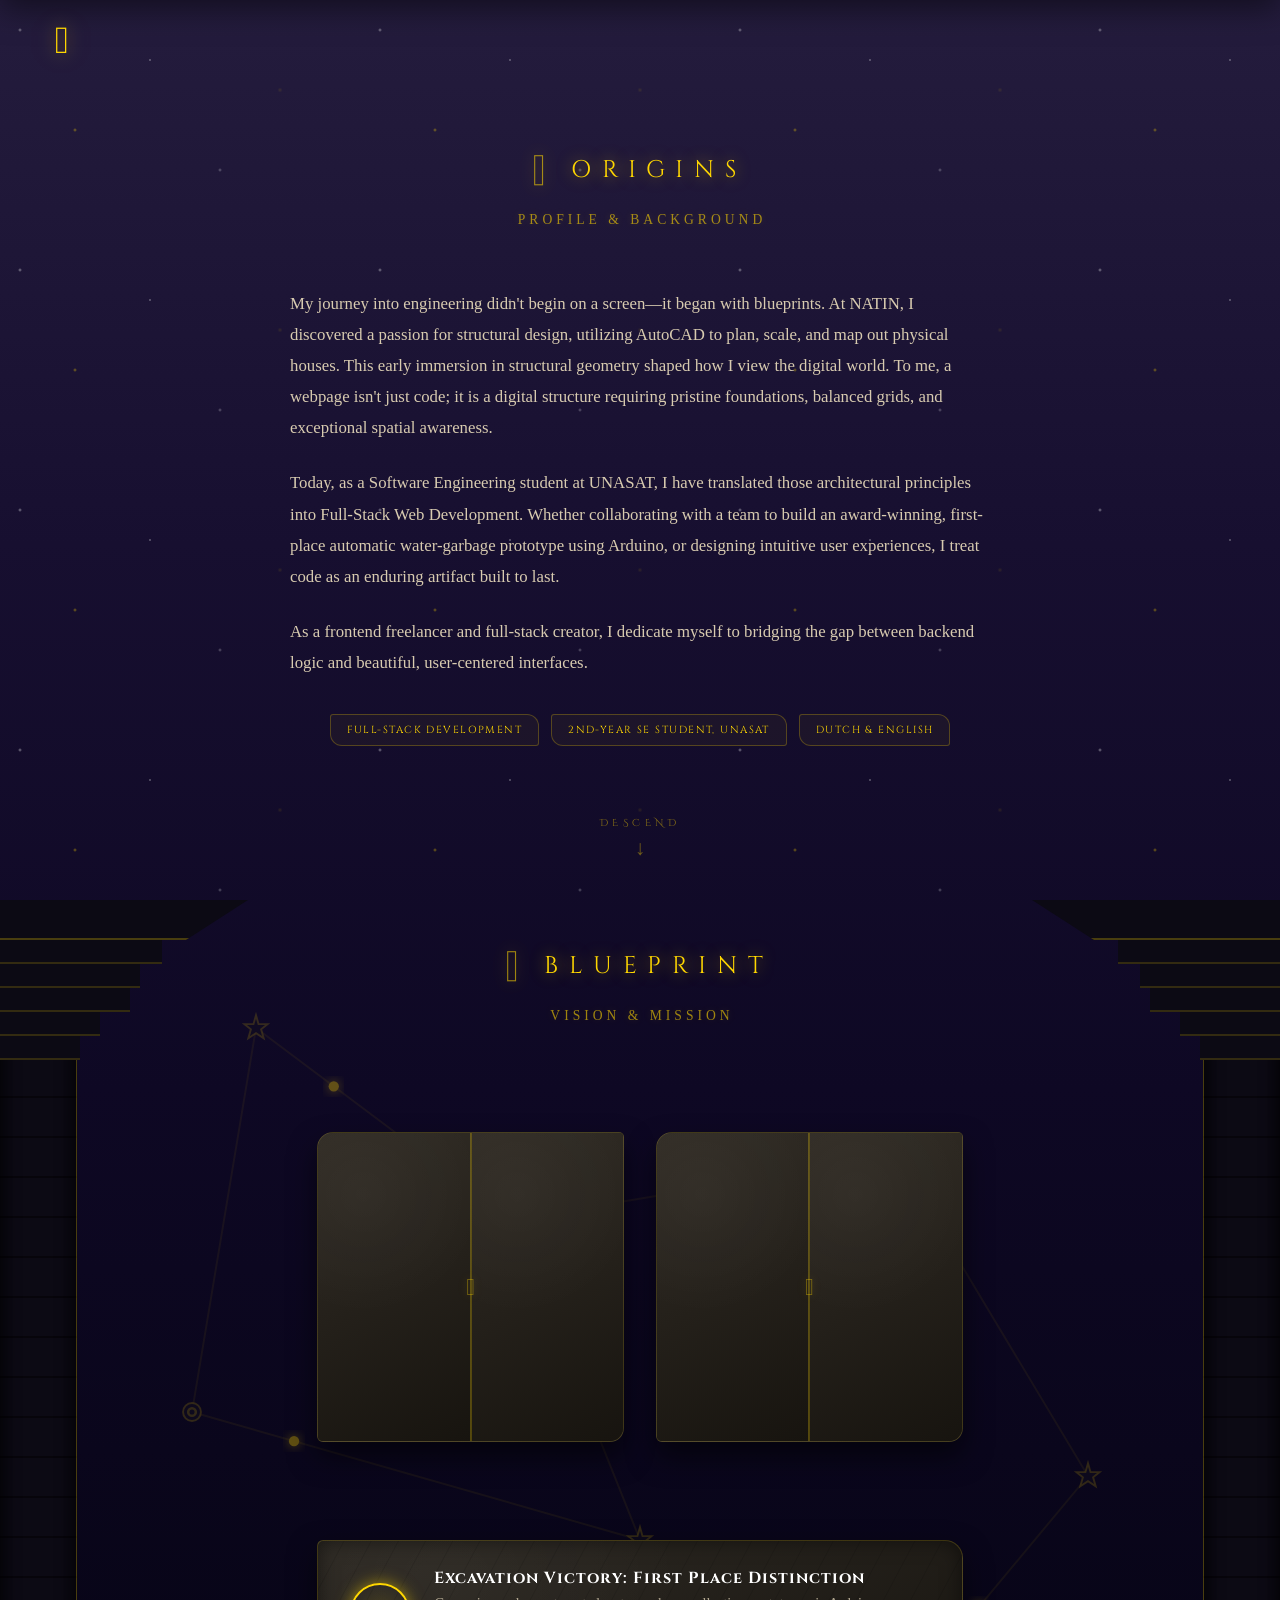
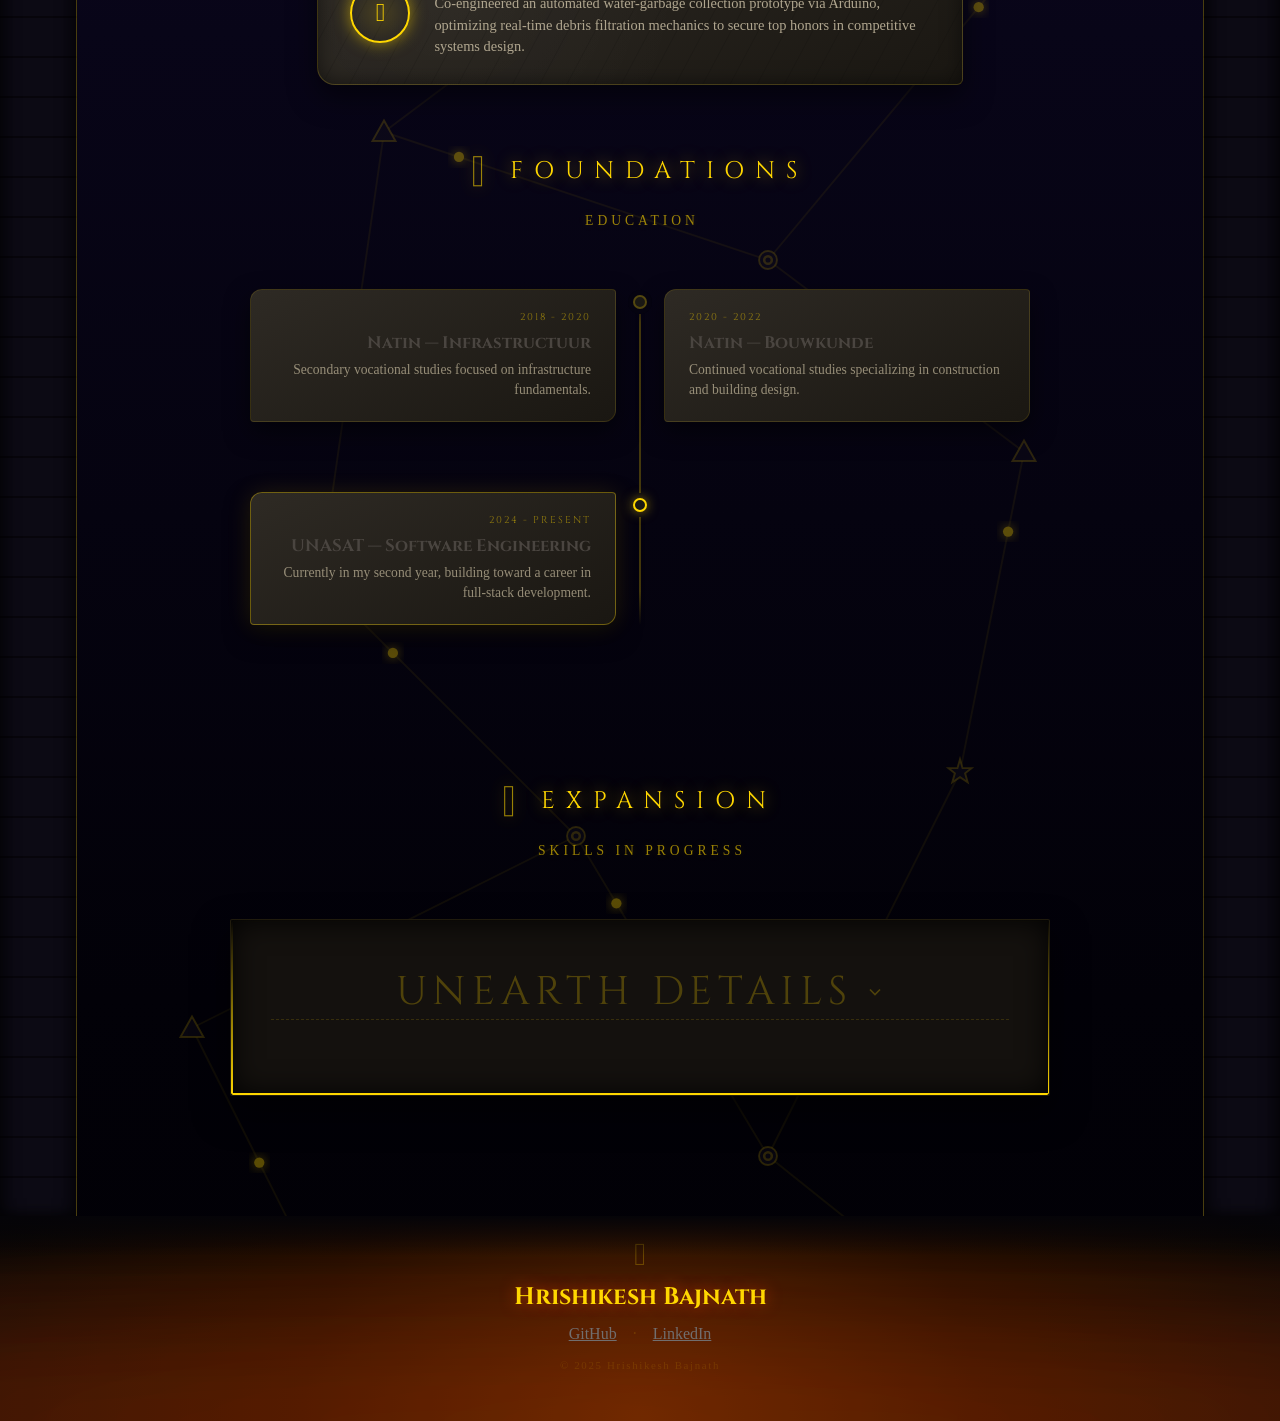
==== commit 0e68a29f: "y" ====
--- a/about.html
+++ b/about.html
@@ -19,8 +19,8 @@
     <nav class="scarab-nav" id="scarab-nav" aria-label="Main navigation">
         <ul class="papyrus-menu" role="list">
             <li><a href="/index.html">Home</a></li>
+            <li><a href="/about.html">About</a></li>
             <li><a href="/work.html">Work</a></li>
-            <li><a href="/about.html">About</a></li>
             <li><a href="/contact.html">Contact</a></li>
         </ul>
     </nav>
@@ -45,7 +45,7 @@
                     My journey into engineering didn't begin on a screen—it began with blueprints. At NATIN, I discovered a passion for structural design, utilizing AutoCAD to plan, scale, and map out physical houses. This early immersion in structural geometry shaped how I view the digital world. To me, a webpage isn't just code; it is a digital structure requiring pristine foundations, balanced grids, and exceptional spatial awareness.
                 </p>
                 <p>
-                    Today, as a Software Engineering student at UNASAT, I have translated those architectural principles into Full-Stack Web Development and Software Security. Whether collaborating with a team to build an award-winning, first-place automatic water-garbage prototype using Arduino, or auditing environments for security flaws, I treat code as an enduring artifact built to last.
+                    Today, as a Software Engineering student at UNASAT, I have translated those architectural principles into Full-Stack Web Development. Whether collaborating with a team to build an award-winning, first-place automatic water-garbage prototype using Arduino, or designing intuitive user experiences, I treat code as an enduring artifact built to last.
                 </p>
                 <p>
                     As a frontend freelancer and full-stack creator, I dedicate myself to bridging the gap between backend logic and beautiful, user-centered interfaces.
@@ -53,7 +53,6 @@
 
             
                 <div class="about-tags reveal from-bottom" role="list">
-                    <span class="about-tag" role="listitem">Software Security</span>
                     <span class="about-tag" role="listitem">Full-Stack Development</span>
                     <span class="about-tag" role="listitem">2nd-Year SE Student, UNASAT</span>
                     <span class="about-tag" role="listitem">Dutch & English</span>
@@ -87,37 +86,150 @@
             <div class="tomb-excavation-zone">
 
                 <div class="constellation-container" aria-hidden="true">
-                    <svg class="constellation-svg" xmlns="http://www.w3.org/2000/svg" viewBox="0 0 1000 1000" preserveAspectRatio="none">
+                    <svg class="constellation-svg" xmlns="http://www.w3.org/2000/svg" viewBox="0 0 1000 2000" preserveAspectRatio="xMidYMin slice">
                         <defs>
+                            <!-- Glow effect filter for the transport energy particles -->
+                            <filter id="particle-glow" x="-50%" y="-50%" width="200%" height="200%">
+                                <feGaussianBlur stdDeviation="4" result="blur" />
+                                <feMerge>
+                                    <feMergeNode in="blur" />
+                                    <feMergeNode in="SourceGraphic" />
+                                </feMerge>
+                            </filter>
+
+                            <!-- Node Symbol 1: Classic Eye Glyph -->
                             <g id="glyph-eye">
                                 <circle cx="0" cy="0" r="7" />
                                 <circle cx="0" cy="0" r="3" fill="none" stroke-width="2"/>
                             </g>
+
+                            <!-- Node Symbol 2: Sacred Triangle -->
                             <g id="glyph-triangle">
                                 <polygon points="0,-9 -9,7 9,7" />
                             </g>
+
+                            <!-- Node Symbol 3: Minimalist 8-Point Star -->
+                            <g id="glyph-star">
+                                <path d="M 0,-10 L 2,-3 L 9,-3 L 4,1 L 6,8 L 0,4 L -6,8 L -4,1 L -9,-3 L -2,-3 Z" />
+                            </g>
                         </defs>
 
+                        <!-- Static Background Lines (The structural skeleton) -->
                         <g class="network-lines">
-                            <line x1="200" y1="100" x2="400" y2="250" />
-                            <line x1="400" y1="250" x2="300" y2="500" />
-                            <line x1="400" y1="250" x2="700" y2="200" />
-                            <line x1="700" y1="200" x2="850" y2="450" />
-                            <line x1="300" y1="500" x2="600" y2="650" />
-                            <line x1="700" y1="200" x2="600" y2="650" />
-                            <line x1="600" y1="650" x2="800" y2="850" />
-                            <line x1="300" y1="500" x2="150" y2="800" />
+                            <!-- First Tier Connections -->
+                            <path d="M 200,100 L 400,250" />
+                            <path d="M 200,100 L 150,400" />
+                            <path d="M 400,250 L 700,200" />
+                            <path d="M 700,200 L 850,450" />
+                            
+                            <!-- Second Tier Connections -->
+                            <path d="M 150,400 L 500,500" />
+                            <path d="M 400,250 L 500,500" />
+                            <path d="M 500,500 L 300,650" />
+                            <path d="M 850,450 L 600,750" />
+                            <path d="M 300,650 L 600,750" />
+                            
+                            <!-- Third Tier Connections -->
+                            <path d="M 300,650 L 250,1000" />
+                            <path d="M 600,750 L 800,900" />
+                            <path d="M 800,900 L 750,1150" />
+                            <path d="M 250,1000 L 450,1200" />
+                            
+                            <!-- Fourth Tier Connections -->
+                            <path d="M 450,1200 L 150,1350" />
+                            <path d="M 750,1150 L 600,1450" />
+                            <path d="M 450,1200 L 600,1450" />
+                            
+                            <!-- Fifth Tier Connections -->
+                            <path d="M 150,1350 L 350,1750" />
+                            <path d="M 600,1450 L 850,1650" />
+                            <path d="M 350,1750 L 500,1900" />
+                            <path d="M 850,1650 L 500,1900" />
                         </g>
 
+                        <!-- Glow Transports (Energy packets gliding along designated line pathways) -->
+                        <g class="glow-transports">
+                            <!-- Channel 1: 200,100 to 400,250 -->
+                            <circle r="4" fill="var(--gold)" filter="url(#particle-glow)">
+                                <animateMotion dur="4.5s" repeatCount="indefinite" path="M 200,100 L 400,250" />
+                            </circle>
+
+                            <!-- Channel 2: 700,200 to 400,250 (Reverse flow) -->
+                            <circle r="4" fill="var(--gold)" filter="url(#particle-glow)">
+                                <animateMotion dur="5s" repeatCount="indefinite" path="M 700,200 L 400,250" />
+                            </circle>
+
+                            <!-- Channel 3: 150,400 to 500,500 -->
+                            <circle r="4" fill="var(--gold)" filter="url(#particle-glow)">
+                                <animateMotion dur="6s" repeatCount="indefinite" path="M 150,400 L 500,500" />
+                            </circle>
+
+                            <!-- Channel 4: 850,450 to 600,750 -->
+                            <circle r="4" fill="var(--gold)" filter="url(#particle-glow)">
+                                <animateMotion dur="4s" repeatCount="indefinite" path="M 850,450 L 600,750" />
+                            </circle>
+
+                            <!-- Channel 5: 300,650 to 600,750 -->
+                            <circle r="4" fill="var(--gold)" filter="url(#particle-glow)">
+                                <animateMotion dur="7s" repeatCount="indefinite" path="M 300,650 L 600,750" />
+                            </circle>
+
+                            <!-- Channel 6: 800,900 to 750,1150 -->
+                            <circle r="4" fill="var(--gold)" filter="url(#particle-glow)">
+                                <animateMotion dur="5.5s" repeatCount="indefinite" path="M 800,900 L 750,1150" />
+                            </circle>
+
+                            <!-- Channel 7: 250,1000 to 450,1200 -->
+                            <circle r="4" fill="var(--gold)" filter="url(#particle-glow)">
+                                <animateMotion dur="4.8s" repeatCount="indefinite" path="M 250,1000 L 450,1200" />
+                            </circle>
+
+                            <!-- Channel 8: 450,1200 to 600,1450 -->
+                            <circle r="4" fill="var(--gold)" filter="url(#particle-glow)">
+                                <animateMotion dur="6.5s" repeatCount="indefinite" path="M 450,1200 L 600,1450" />
+                            </circle>
+
+                            <!-- Channel 9: 150,1350 to 350,1750 -->
+                            <circle r="4" fill="var(--gold)" filter="url(#particle-glow)">
+                                <animateMotion dur="5.2s" repeatCount="indefinite" path="M 150,1350 L 350,1750" />
+                            </circle>
+
+                            <!-- Channel 10: 850,1650 to 500,1900 -->
+                            <circle r="4" fill="var(--gold)" filter="url(#particle-glow)">
+                                <animateMotion dur="4.2s" repeatCount="indefinite" path="M 850,1650 L 500,1900" />
+                            </circle>
+                        </g>
+
+                        <!-- Interactive Symbols (Structured elegantly along the 2000px height span) -->
                         <g class="network-nodes">
-                            <use href="#glyph-eye" x="200" y="100" class="node speed-fast" />
+                            <!-- Tier 1 -->
+                            <use href="#glyph-star" x="200" y="100" class="node speed-fast" />
                             <use href="#glyph-triangle" x="400" y="250" class="node speed-slow" />
-                            <use href="#glyph-eye" x="300" y="500" class="node speed-medium" />
-                            <use href="#glyph-triangle" x="700" y="200" class="node speed-fast" />
-                            <use href="#glyph-eye" x="850" y="450" class="node speed-slow" />
-                            <use href="#glyph-eye" x="600" y="650" class="node speed-medium" />
-                            <use href="#glyph-triangle" x="800" y="850" class="node speed-fast" />
-                            <use href="#glyph-triangle" x="150" y="800" class="node speed-slow" />
+                            <use href="#glyph-eye" x="700" y="200" class="node speed-medium" />
+                            
+                            <!-- Tier 2 -->
+                            <use href="#glyph-eye" x="150" y="400" class="node speed-medium" />
+                            <use href="#glyph-star" x="850" y="450" class="node speed-slow" />
+                            <use href="#glyph-star" x="500" y="500" class="node speed-fast" />
+                            
+                            <!-- Tier 3 -->
+                            <use href="#glyph-triangle" x="300" y="650" class="node speed-slow" />
+                            <use href="#glyph-eye" x="600" y="750" class="node speed-medium" />
+                            <use href="#glyph-triangle" x="800" y="900" class="node speed-fast" />
+                            
+                            <!-- Tier 4 -->
+                            <use href="#glyph-star" x="250" y="1000" class="node speed-fast" />
+                            <use href="#glyph-eye" x="450" y="1200" class="node speed-medium" />
+                            <use href="#glyph-star" x="750" y="1150" class="node speed-slow" />
+                            
+                            <!-- Tier 5 -->
+                            <use href="#glyph-triangle" x="150" y="1350" class="node speed-slow" />
+                            <use href="#glyph-eye" x="600" y="1450" class="node speed-medium" />
+                            
+                            <!-- Tier 6 -->
+                            <use href="#glyph-triangle" x="850" y="1650" class="node speed-fast" />
+                            <use href="#glyph-star" x="350" y="1750" class="node speed-slow" />
+                            <use href="#glyph-eye" x="500" y="1900" class="node speed-medium" />
                         </g>
                     </svg>
                 </div>
@@ -139,7 +251,7 @@
                             <div class="blueprint-icon">𓉞</div>
                             <h3>The Vault Vision</h3>
                             <p>
-                                I want to build digital work that lasts — interfaces with the same care and precision as a well-planned structure, backed by security that holds up under pressure.
+                                I want to build digital work that lasts — interfaces crafted with the same care, precision, and durability as a well-planned structural foundation.
                             </p>
                         </div>
 
@@ -201,7 +313,7 @@
                             <div class="timeline-card current unasat">
                                 <span class="timeline-years">2024 - Present</span>
                                 <h3>UNASAT — Software Engineering</h3>
-                                <p>Currently in my second year, building toward a career in full-stack development and software security.</p>
+                                <p>Currently in my second year, building toward a career in full-stack development.</p>
                             </div>
                         </div>
 
@@ -219,34 +331,42 @@
                     </h2>
 
                     <div class="expansion-card reveal from-bottom">
-                        <div class="expansion-icon">📜</div>
-                        <p class="expansion-intro">
-                            Every great structure requires constant architectural expansion. Here are the technologies I've explored in foundational work, or am actively integrating right now.
-                        </p>
-
-                        <div class="expansion-grid">
-
-                            <div class="expansion-col">
-                                <h4>Familiar Ground</h4>
-                                <ul>
-                                    <li><strong>Java</strong> — Built simple terminal-based game logic.</li>
-                                    <li><strong>Arduino (C++)</strong> — Hardware automation prototyping (1st Place Project).</li>
-                                </ul>
+                        
+                        <!-- The Trigger Button -->
+                        <button class="expansion-trigger" aria-expanded="false" aria-controls="expansion-content">
+                            <span class="trigger-text">Unearth Details</span>
+                            <svg class="expansion-icon" viewBox="0 0 24 24" fill="none" stroke="currentColor" stroke-width="2">
+                                <polyline points="6 9 12 15 18 9"></polyline>
+                            </svg>
+                        </button>
+
+                        <!-- The Collapsible Wrapper -->
+                        <div id="expansion-content" class="expansion-content" aria-hidden="true">
+                            <div class="expansion-grid">
+
+                                <div class="expansion-col">
+                                    <h4>Familiar Ground</h4>
+                                    <ul>
+                                        <li><strong>Java</strong> — Built simple terminal-based game logic.</li>
+                                        <li><strong>Arduino (C++)</strong> — Hardware automation prototyping (1st Place Project).</li>
+                                    </ul>
+                                </div>
+
+                                <div class="expansion-col">
+                                    <h4>Active Excavations
+                                        <span class="expansion-col-tag">MedSupply v2 Stack</span>
+                                    </h4>
+                                    <ul>
+                                        <li><strong>Frontend:</strong> React, Vite, Tailwind CSS</li>
+                                        <li><strong>State & Routing:</strong> TanStack Query, TanStack Router</li>
+                                        <li><strong>Backend & DB:</strong> Hono API, Drizzle ORM, PostgreSQL</li>
+                                        <li><strong>Security & Validation:</strong> Better Auth, Zod Type-Safety</li>
+                                    </ul>
+                                </div>
+
                             </div>
-
-                            <div class="expansion-col">
-                                <h4>Active Excavations
-                                    <span class="expansion-col-tag">MedSupply v2 Stack</span>
-                                </h4>
-                                <ul>
-                                    <li><strong>Frontend:</strong> React, Vite, Tailwind CSS</li>
-                                    <li><strong>State & Routing:</strong> TanStack Query, TanStack Router</li>
-                                    <li><strong>Backend & DB:</strong> Hono API, Drizzle ORM, PostgreSQL</li>
-                                    <li><strong>Security & Validation:</strong> Better Auth, Zod Type-Safety</li>
-                                </ul>
-                            </div>
-
-                        </div>
+                        </div>
+                        
                     </div>
 
                 </section>
--- a/css/index.css
+++ b/css/index.css
@@ -1,3 +1,5 @@
+@import url('https://fonts.googleapis.com/css2?family=Almendra+Display:ital,wght@0,400;0,700;1,400&family=Cinzel+Decorative:wght@400;700&display=swap');
+
 /* ── 1. TOKENS & RESET ─────────────────────────────────── */
 :root {
     --gold:         #ffd700;
@@ -49,7 +51,7 @@
 /* ── TECH-HIEROGLYPHIC NAV HINT ── */
 /* ── COMET RIDDLE ANIMATION ── */
 .comet-riddle-container {
-    position: relative;
+    position: absolute;
     top: 15vh; /* Adjust this to position it nicely in your desert sky */
     left: 0;
     width: 100%;
@@ -190,7 +192,6 @@
     align-items: center;
     justify-content: center;
     padding: 100px 8%;
-    /* All sections are transparent — body gradient shows through */
     background: transparent;
 }
 
@@ -200,7 +201,8 @@
     font-weight: 400;
     letter-spacing: 0.45em;
     text-transform: uppercase;
-    color: var(--gold-dim);
+    color: var(--gold) !important;
+    text-shadow: 0 0 15px var(--gold-glow), 0 0 30px rgba(255, 215, 0, 0.2);
     margin-bottom: 60px;
     display: flex;
     align-items: center;
@@ -223,26 +225,50 @@
     font-size: 0.85rem;
     text-transform: uppercase;
     letter-spacing: 4px;
-    color: var(--gold-dim);
+    color: rgba(255, 215, 0, 0.6) !important;
+    text-shadow: 0 0 8px rgba(255, 215, 0, 0.15);
     margin-top: 10px; 
     padding-left: 4px; 
 }
 
 
 
+
 /* ── 5. HERO SECTION ────────────────────────────────────── */
 #hero {
-    /* Wallpaper image layers over the body gradient for this section only */
-    background-image: url('../images/wallpaper 1.png');
-    /* background-size: cover; */
-    background-position: center bottom;
-    /* background-repeat: no-repeat; */
-    /* No background-attachment here — fixed is on body,
-       this image scrolls naturally with the section */
+    background-image: url('../images/index/wallpaper 1.png');
+    display: flex;
+    flex-direction: column;
+    justify-content: center;
+    align-items: center;
+    min-height: 100vh;
+    background-repeat: no-repeat;
     text-align: center;
     gap: 40px;
     position: relative;
     z-index: 1;
+    background-color: #0c0a14; /* Darker, cleaner blend into the deep purple descent */
+    padding-top: 80px; 
+    padding-bottom: 40px;
+    overflow: hidden; /* Prevent visual scrollbar leakage during resize */
+}
+
+/* 
+   Cranking the scale up to 175% forces the sky (and its native moon) 
+   well past the upper viewport boundaries, leaving only the pristine sand dunes.
+*/
+@media (min-aspect-ratio: 1/1) {
+    #hero {
+        background-size: 175% auto; /* Pushes the wallpaper moon completely off-screen on landscape */
+        background-position: center bottom;
+    }
+}
+
+@media (max-aspect-ratio: 1/1) {
+    #hero {
+        background-size: auto 175%; /* Pushes the wallpaper moon completely off-screen on portrait/mobile */
+        background-position: center bottom;
+    }
 }
 
 /* Subtle vignette so text reads over the image */
@@ -394,17 +420,24 @@
 }
 
 .hero-content h1 {
-    font-family: var(--font-display);
-    font-size: clamp(2rem, 5.5vw, 3.8rem);
-    font-weight: 700;
-    letter-spacing: 0.08em;
-    color: #f0e8d8;
+    font-family: 'Cinzel Decorative', serif;
+    font-size: clamp(2rem, 6vw, 4rem); 
+    letter-spacing: 0.15em;
+    text-transform: uppercase;
+    background: linear-gradient(to top, #d0abb7 0%, #d688c9 50%, #ffffff 100%);
+    
+    /* 2. Clip the background to the text shape */
+    -webkit-background-clip: text;
+    background-clip: text;
+    
+    /* 3. Make the actual text color transparent so the gradient shows */
+    color: transparent;
     text-shadow: 2px 3px 18px rgba(0,0,0,0.7), 0 0 60px rgba(0,0,0,0.4);
     margin-bottom: 12px;
 }
 
 .hero-content h2 {
-    font-family: var(--font-display);
+    font-family: 'Cinzel Decorative', serif;
     font-size: clamp(0.75rem, 1.8vw, 1rem);
     font-weight: 400;
     letter-spacing: 0.28em;
@@ -430,7 +463,7 @@
 }
 
 .descend-text {
-    font-family: var(--font-display);
+    font-family: 'Cinzel Decorative', serif;
     font-size: 0.62rem;
     letter-spacing: 0.45em;
     text-transform: uppercase;
@@ -506,7 +539,10 @@
     filter: drop-shadow(0 -4px 14px #ffd9006c);
     margin-bottom: 2px;
     transition: filter 0.3s ease;
-}
+    
+}
+
+
 
 /* Each layer row animation container */
 .pyramid-layer {
@@ -540,6 +576,31 @@
     transition: background 0.35s ease, box-shadow 0.35s ease;
     cursor: default;
     border-top: 1px solid rgba(255,215,0,0.15);
+    
+    /* 1. ADD THIS line so the texture stays locked inside the block bounds */
+    position: relative; 
+}
+
+/* 2. ADD THIS NEW BLOCK RIGHT BELOW IT ── */
+.block::after {
+    content: '';
+    position: absolute;
+    inset: 0;
+    z-index: 1;             
+    pointer-events: none;   
+    
+    /* Clean masonry running-bond vector joints */
+    background-image: url("data:image/svg+xml,%3Csvg xmlns='http://www.w3.org/2000/svg' width='40' height='25'%3E%3Cline x1='0' y1='25' x2='40' y2='25' stroke='%23000000' stroke-width='1.2' opacity='1'/%3E%3Cline x1='20' y1='0' x2='20' y2='12.5' stroke='%23000000' stroke-width='1.2' opacity='0.35'/%3E%3Cline x1='0' y1='12.5' x2='0' y2='25' stroke='%23000000' stroke-width='1.2' opacity='0.35'/%3E%3C/svg%3E");
+    background-size: 40px 25px; /* Size proportions matched beautifully for your tier heights */
+    
+    mix-blend-mode: multiply;   /* Perfectly darkens your purple/blue gradient shades */
+    opacity: 0.25;              /* Subtle, elegant stonework depth */
+}
+
+/* Ensure your text layers sit proudly above the brick texture */
+.block h3, .block p {
+    position: relative;
+    z-index: 2;
 }
 
 .block h3 {
@@ -798,13 +859,29 @@
         inset 0 0 20px rgba(0,0,0,0.5);
 }
 
+/* ── PROJECT IMAGE SLIDESHOW ── */
+
+.relic-slideshow {
+    position: absolute;
+    inset: 0;
+}
+
 .relic-image {
+    position: absolute;
+    inset: 0;
     width: 100%;
     height: 100%;
     object-fit: cover;
     object-position: top;
+    opacity: 0;
+    z-index: 1;
     filter: sepia(0.25) brightness(0.85) contrast(1.05);
     transition: filter 0.35s ease, transform 0.4s ease;
+}
+
+.relic-image.active {
+    opacity: 1;
+    z-index: 2;
 }
 
 .relic-frame.filled:hover .relic-image,
@@ -813,10 +890,64 @@
     transform: scale(1.04);
 }
 
+/* ── SPIKE TRAP SLIDE TRANSITION ── */
+.spike-trap {
+    position: absolute;
+    inset: 0;
+    z-index: 3;
+    pointer-events: none;
+}
+
+.spike-row {
+    position: absolute;
+    left: -1px;
+    width: calc(100% + 2px);
+    display: block;
+    filter: drop-shadow(0 3px 6px rgba(0, 0, 0, 0.7));
+    transition: transform 0.5s cubic-bezier(0.7, 0, 0.84, 0);
+}
+
+.spike-row polygon {
+    fill: var(--stone-dark);
+    stroke: var(--gold-dim);
+    stroke-width: 2;
+    stroke-linejoin: miter;
+    vector-effect: non-scaling-stroke;
+}
+
+.spike-row.top {
+    top: -1px;
+    height: 80%;
+    transform: translateY(-100%);
+}
+
+.spike-row.bottom {
+    bottom: -1px;
+    height: 80%;
+    /* Keep it perfectly centered (no translateX offset) but flip it horizontally */
+    transform: scaleX(-1) translateY(100%); 
+}
+
+.spike-trap.closing .spike-row {
+    transition-timing-function: cubic-bezier(0.16, 1, 0.3, 1);
+}
+
+/* Separate closing states to preserve the horizontal flip on the bottom row */
+.spike-trap.closing .spike-row.top {
+    /* Closes straight down with a tiny overlap to seal light leaks */
+    transform: translateY(1%); 
+}
+
+.spike-trap.closing .spike-row.bottom {
+    /* Closes straight up, keeping its horizontal mirror flip intact */
+    transform: scaleX(-1) translateY(-1%); 
+}
+
 .relic-badge {
     position: absolute;
     top: 12px;
     left: 12px;
+    z-index: 4;
     font-family: var(--font-display);
     font-size: 0.6rem;
     letter-spacing: 0.18em;
@@ -983,6 +1114,12 @@
     box-shadow: 
         inset -5px 0 15px rgba(0, 0, 0, 0.6),
         inset 5px 0 15px rgba(0, 0, 0, 0.6);
+
+    /* Fades the pillar in from nothing over its first ~140px, so it
+       emerges out of the shaft gradient above instead of starting as
+       a hard-edged block right where the hallway begins. */
+    mask-image: linear-gradient(to bottom, transparent 0, black 140px);
+    -webkit-mask-image: linear-gradient(to bottom, transparent 0, black 140px);
 }
 
 /* Left Pillar Placement and inner lighting edge */
@@ -1259,6 +1396,33 @@
 .footer-sep { color: rgba(255,215,0,0.15); }
 .footer-copy { font-size: 0.68rem; letter-spacing: 0.15em; color: rgba(255,215,0,0.12); }
 
+/* ── FOOTER SMOOTH TRANSITION VEIL ── */
+footer#contact {
+    position: relative; /* Establish relative tracking for the veil */
+}
+
+footer#contact::before {
+    content: '';
+    position: absolute;
+    
+    /* Pull the gradient 40px above the footer to bleed into <main> */
+    top: -40px; 
+    left: 0;
+    width: 100%;
+    height: 80px; /* Total depth of the blending zone */
+    
+    /* Fades from transparent, hits deep tomb shadow at the seam, dissolves back out */
+    background: linear-gradient(
+        to bottom, 
+        transparent 0%, 
+        #050408 50%, 
+        transparent 100%
+    );
+    
+    pointer-events: none; /* Prevents blocking clicks on links */
+    z-index: 4; /* Sits over background edges, but beneath your text/links */
+}
+
 /* ── LAVA ATMOSPHERE ── */
 .lava-stage {
     position: absolute;
@@ -1546,4 +1710,105 @@
 .pulse-slow {
     animation: matrixGlow 12s infinite ease-in-out;
     animation-delay: 4.5s;
+}
+
+/* ══════════════════════════════════════════════════════════
+   CINEMATIC INTRO GATE (FIXED OVERLAY — TEXT ONLY)
+   ══════════════════════════════════════════════════════════ */
+
+#intro-gate {
+    position: fixed;
+    top: 0;
+    left: 0;
+    width: 100vw;
+    height: 100vh;
+    display: flex;
+    flex-direction: column;
+    align-items: center;
+    justify-content: center;
+    background: #090614; /* Deep cosmic darkness */
+    z-index: 9999; /* Sits completely on top of everything */
+    transition: opacity 1.8s cubic-bezier(0.25, 1, 0.5, 1), visibility 1.8s;
+    overflow: hidden;
+    padding: 0 24px;
+    gap: 40px; /* Beautiful spatial separation between the header and enter link */
+}
+
+#intro-gate.fade-out {
+    opacity: 0;
+    visibility: hidden;
+    pointer-events: none;
+}
+
+/* Drifting Cosmic Backdrop */
+.intro-stars {
+    position: absolute;
+    inset: 0;
+    opacity: 0.65;
+    background-image: 
+        radial-gradient(2px 2px at 40px 60px, #ffffff, transparent),
+        radial-gradient(2px 2px at 150px 240px, var(--gold), transparent),
+        radial-gradient(1.5px 1.5px at 280px 120px, #ffffff, transparent),
+        radial-gradient(2px 2px at 450px 350px, rgba(255,255,255,0.8), transparent);
+    background-size: 400px 400px;
+    animation: cosmicStarDrift 60s linear infinite;
+    pointer-events: none;
+}
+
+@keyframes cosmicStarDrift {
+    0% { background-position: 0px 0px; }
+    100% { background-position: 400px 400px; }
+}
+
+/* Centered & Massive Egyptian Header */
+.intro-welcome-text {
+    font-family: 'Cinzel Decorative', serif;
+    font-size: clamp(2.2rem, 6vw, 3.8rem); /* Expanded size so it dominates the space */
+    font-weight: 700;
+    letter-spacing: 0.18em;
+    text-transform: uppercase;
+    color: var(--gold);
+    text-shadow: 0 0 20px var(--gold-glow), 0 0 45px rgba(255, 215, 0, 0.3);
+    text-align: center;
+    max-width: 900px;
+    line-height: 1.35;
+    opacity: 0;
+    animation: introFadeIn 1.8s ease-out 0.4s forwards;
+    z-index: 2;
+}
+
+/* Deeply Delayed Action Wrapper (2.8s total wait time before appearing) */
+.intro-action {
+    opacity: 0;
+    animation: introFadeIn 2s ease-out 2.8s forwards;
+    z-index: 2;
+}
+
+@keyframes introFadeIn {
+    to { opacity: 1; }
+}
+
+/* Minimalist Glowing Text Link (Replaces the chunky button) */
+.glowing-text-btn {
+    background: none;
+    border: none;
+    padding: 10px 20px;
+    cursor: pointer;
+    font-family: var(--font-display);
+    color: rgba(255, 255, 255, 0.85);
+    font-size: clamp(0.95rem, 2.5vw, 1.25rem);
+    letter-spacing: 6px;
+    text-transform: uppercase;
+    transition: color 0.4s ease, text-shadow 0.4s ease, transform 0.4s ease;
+    text-shadow: 0 0 8px rgba(255, 215, 0, 0.25);
+}
+
+.glowing-text-btn:hover,
+.glowing-text-btn:focus-visible {
+    color: var(--gold);
+    text-shadow: 
+        0 0 15px var(--gold), 
+        0 0 30px var(--gold-glow);
+    transform: scale(1.08); /* Soft hover magnification */
+    outline: none;
 }
--- a/css/about.css
+++ b/css/about.css
@@ -12,6 +12,17 @@
     background-attachment: scroll;
 }
 
+/* ── BRIGHTENED SECTION HEADINGS ── */
+.section-heading {
+    color: var(--gold) !important;
+    text-shadow: 0 0 15px var(--gold-glow), 0 0 30px rgba(255, 215, 0, 0.2);
+}
+
+.section-subtitle {
+    color: rgba(255, 215, 0, 0.6) !important;
+    text-shadow: 0 0 8px rgba(255, 215, 0, 0.15);
+}
+
 /* ── GENERIC SCROLL REVEAL ── */
 .reveal {
     opacity: 0;
@@ -97,17 +108,11 @@
 }
 
 /* ── THE BLUEPRINT SECTION ── */
-/* min-height:auto overrides the global 100vh section rule so this
-   section hugs its content instead of forcing a huge empty gap */
 #blueprint {
     min-height: auto;
     width: 100%;
     max-width: 850px;
     margin: 0 auto;
-    /* Horizontal padding must never shrink below a safe distance from
-       the hallway pillars — a flat 20px was too tight at medium
-       window widths, letting the card edges blend into the pillar
-       texture. max() keeps whichever is larger. */
     padding: 50px max(8%, 70px) 30px;
 }
 
@@ -117,8 +122,6 @@
     gap: 32px;
 }
 
-/* Same chipped-stone texture as .engraving / .relic-frame:
-   uneven corners, layered radial gradients, faint crack lines */
 .blueprint-card {
     position: relative;
     background:
@@ -137,7 +140,6 @@
     transition: transform 0.4s ease, border-color 0.4s ease, box-shadow 0.4s ease;
 }
 
-/* Faint crack lines across the stone surface, matching .engraving::before */
 .blueprint-card::before {
     content: '';
     position: absolute;
@@ -162,11 +164,6 @@
         0 18px 32px rgba(0,0,0,0.6);
 }
 
-/* ── DOOR OPEN/CLOSE ANIMATION ── */
-/* Two stone leaves sit sealed over each card. When the whole
-   .blueprint-container is fully in view, script.js adds
-   .doors-open, which slides each leaf outward. Scrolling away in
-   either direction removes that class and the doors swing shut. */
 .card-door {
     position: absolute;
     top: 0;
@@ -193,8 +190,6 @@
 .blueprint-container.doors-open .card-door.left  { transform: translateX(-100%); }
 .blueprint-container.doors-open .card-door.right { transform: translateX(100%); }
 
-/* Seal glyph spans the seam where the two doors meet, and fades
-   out as they open */
 .card-seal {
     position: absolute;
     top: 50%;
@@ -212,7 +207,6 @@
     opacity: 0;
 }
 
-/* Icon sits in a carved medallion instead of floating bare */
 .blueprint-icon {
     position: relative;
     z-index: 1;
@@ -259,7 +253,6 @@
     padding: 20px max(8%, 70px) 40px;
 }
 
-/* Styled as a carved plaque rather than a flat callout box */
 .accolade-banner {
     position: relative;
     display: flex;
@@ -291,7 +284,6 @@
     pointer-events: none;
 }
 
-/* Glyph sits in its own gold medallion, like a wax seal */
 .banner-glyph {
     position: relative;
     z-index: 1;
@@ -329,7 +321,6 @@
     line-height: 1.5;
 }
 
-/* ── RESPONSIVE BACKUP ── */
 @media (max-width: 680px) {
     .blueprint-container {
         grid-template-columns: 1fr;
@@ -407,7 +398,6 @@
     box-shadow: 0 0 24px rgba(255,215,0,0.12), 0 10px 24px rgba(0,0,0,0.5);
 }
 
-/* ── SCHOOL-COLORED GLOW ── */
 @keyframes glowGreen {
     0%, 100% {
         border-color: rgba(0, 153, 0, 0.4);
@@ -495,14 +485,13 @@
 .tomb-hallway::after { right: 0; border-left: 1px solid var(--gold-dim); }
 
 /* ── HALLWAY THRESHOLD CAPS ── */
-/* ── HALLWAY THRESHOLD CAPS ── */
 .hallway-cap {
     position: absolute;
     top: 0;
-    width: calc(10vw + 120px); /* Slightly wider to emphasize the overhang */
+    width: calc(10vw + 120px);
     min-width: 140px;
     max-width: 260px;
-    height: 40px; /* Thicker top block */
+    height: 40px;
     background-color: #0c0a14;
     border-bottom: 2px solid var(--gold-dim);
     box-shadow: 0 12px 24px rgba(0, 0, 0, 0.8);
@@ -510,22 +499,19 @@
     pointer-events: none;
 }
 
-/* Left cap: Flat on the far left, slants inward on the right */
 .hallway-cap.left {
     left: 0;
     clip-path: polygon(0 0, 100% 0, 75% 100%, 0 100%);
 }
 
-/* Right cap: Flat on the far right, slants inward on the left */
 .hallway-cap.right {
     right: 0;
     clip-path: polygon(0 0, 100% 0, 100% 100%, 25% 100%);
 }
 
-/* Collar: Stepped bands beneath the cap */
 .hallway-collar {
     position: absolute;
-    top: 40px; /* Matches the new cap height */
+    top: 40px;
     display: flex;
     flex-direction: column;
     z-index: 3;
@@ -535,15 +521,13 @@
 .hallway-collar.left  { left: 0; align-items: flex-start; }
 .hallway-collar.right { right: 0; align-items: flex-end; }
 
-/* Making the stone layers much thicker */
 .hallway-collar span {
     display: block;
-    height: 24px; /* Increased from 15px for a chunkier look */
+    height: 24px;
     background-color: #0c0a14;
     border-bottom: 2px solid rgba(255, 215, 0, 0.16);
 }
 
-/* The half-pyramid step down widths */
 .hallway-collar span:nth-child(1) { width: calc(8vw + 60px); min-width: 110px; max-width: 190px; }
 .hallway-collar span:nth-child(2) { width: calc(7vw + 50px); min-width: 95px;  max-width: 160px; }
 .hallway-collar span:nth-child(3) { width: calc(7vw + 40px); min-width: 80px;  max-width: 130px; }
@@ -553,127 +537,172 @@
 /* ── EXPANSION (Skills in Progress) ─────────────────────── */
 #expansion {
     min-height: auto;
-    padding: 30px max(8%, 70px) 100px;
-    width: 100%;
-}
-
-/* Same chipped-stone texture as .engraving / .timeline-card, but its
-   own class names so it never inherits the Blueprint door animation.
-   It also carries a slow, irregular torch-flicker glow — like this
-   card sits lit by the same torch as the tomb below it — and flares
-   brighter and faster when you get close. */
+    padding: 60px max(8%, 70px) 120px;
+    width: 100%;
+}
+
 .expansion-card {
     position: relative;
     width: 100%;
     max-width: 820px;
     margin: 0 auto;
-    background:
-        radial-gradient(circle at 25% 20%, rgba(255,255,255,0.035) 0%, transparent 45%),
-        radial-gradient(circle at 75% 75%, rgba(255,255,255,0.025) 0%, transparent 50%),
-        linear-gradient(155deg, #3c372f 0%, #221f1a 55%, #2e2a23 100%);
-    border-radius: 16px 5px 14px 6px;
-    border: 1px solid rgba(255,215,0,0.12);
+    background: #14110e;
+    border-radius: 2px;
+    border: 1px solid rgba(255, 215, 0, 0.05); 
     box-shadow:
-        inset 0 0 24px rgba(0,0,0,0.6),
-        inset 0 1px 0 rgba(255,255,255,0.05),
-        0 14px 28px rgba(0,0,0,0.55);
-    padding: 36px 32px;
+        inset 0 0 30px rgba(0, 0, 0, 0.95),
+        0 15px 35px rgba(0, 0, 0, 0.6);
+    padding: 45px 40px;
     text-align: center;
     overflow: hidden;
-    transition: transform 0.4s ease, animation-duration 0.4s ease;
-    animation: torchFlicker 4.6s ease-in-out infinite;
-}
-
+    cursor: pointer; /* Indicates the entire block is active */
+    transition: background 0.4s ease, border-color 0.4s ease, box-shadow 0.4s ease;
+}
+
+/* Dynamic warm background highlight on block hover */
 .expansion-card:hover {
-    transform: translateY(-5px);
-    animation-duration: 1.7s;
-}
-
-@keyframes torchFlicker {
-    0%, 100% {
-        border-color: rgba(255, 215, 0, 0.12);
-        box-shadow:
-            inset 0 0 24px rgba(0,0,0,0.6),
-            inset 0 1px 0 rgba(255,255,255,0.05),
-            0 14px 28px rgba(0,0,0,0.55),
-            0 0 16px rgba(255, 180, 60, 0.1);
-    }
-    22% {
-        border-color: rgba(255, 215, 0, 0.24);
-        box-shadow:
-            inset 0 0 24px rgba(0,0,0,0.6),
-            inset 0 1px 0 rgba(255,255,255,0.05),
-            0 14px 28px rgba(0,0,0,0.55),
-            0 0 26px rgba(255, 180, 60, 0.22);
-    }
-    48% {
-        border-color: rgba(255, 215, 0, 0.09);
-        box-shadow:
-            inset 0 0 24px rgba(0,0,0,0.6),
-            inset 0 1px 0 rgba(255,255,255,0.05),
-            0 14px 28px rgba(0,0,0,0.55),
-            0 0 12px rgba(255, 180, 60, 0.08);
-    }
-    73% {
-        border-color: rgba(255, 215, 0, 0.3);
-        box-shadow:
-            inset 0 0 24px rgba(0,0,0,0.6),
-            inset 0 1px 0 rgba(255,255,255,0.05),
-            0 14px 28px rgba(0,0,0,0.55),
-            0 0 30px rgba(255, 180, 60, 0.3);
-    }
-}
-
-.expansion-card::before {
+    background: #191511;
+    box-shadow:
+        inset 0 0 30px rgba(0, 0, 0, 0.8),
+        0 20px 45px rgba(0, 0, 0, 0.7);
+}
+
+/* FLOWING BORDER ENERGY ANIMATION */
+.expansion-card::after {
     content: '';
     position: absolute;
     inset: 0;
-    background-image: repeating-linear-gradient(
-        118deg,
-        transparent,
-        transparent 22px,
-        rgba(0,0,0,0.14) 23px,
-        transparent 24px
-    );
+    border-radius: 2px;
+    padding: 1.5px; 
+    background: linear-gradient(to bottom, transparent, var(--gold), transparent);
+    background-size: 100% 200%;
+    -webkit-mask: linear-gradient(#fff 0 0) content-box, linear-gradient(#fff 0 0);
+    -webkit-mask-composite: xor;
+    mask-composite: exclude;
     pointer-events: none;
-}
-
-.expansion-icon {
-    position: relative;
     z-index: 1;
+    animation: borderFlowDown 4s linear infinite;
+    transition: filter 0.3s ease;
+}
+
+/* Accelerates flow and glows brighter when card is hovered */
+.expansion-card:hover::after {
+    animation: borderFlowDown 1.5s linear infinite;
+    filter: drop-shadow(0 0 4px var(--gold-glow));
+}
+
+@keyframes borderFlowDown {
+    0% { background-position: 0% 0%; }
+    100% { background-position: 0% -200%; }
+}
+
+.expansion-trigger {
+    position: relative;
+    z-index: 2;
     display: flex;
     align-items: center;
     justify-content: center;
-    width: 56px;
-    height: 56px;
-    margin: 0 auto 18px;
-    border-radius: 50%;
-    background: radial-gradient(circle, rgba(255,215,0,0.1), transparent 70%);
-    border: 1px solid var(--gold-dim);
-    font-size: 1.6rem;
-    animation: scrollFlicker 3.2s ease-in-out infinite;
+    gap: 12px;
+    width: 100%;
+    background: none;
+    border: none;
+    cursor: pointer;
+    color: var(--gold-dim);
+    transition: color 0.3s ease;
+}
+
+/* Stretch the trigger's target hit area to cover the entire container */
+.expansion-trigger::before {
+    content: '';
+    position: absolute;
+    top: -45px;
+    bottom: -45px;
+    left: -40px;
+    right: -40px;
+    cursor: pointer;
+    z-index: 1;
+}
+
+/* Sits trigger elements cleanly above the background stretch area */
+.trigger-text,
+.expansion-icon {
+    position: relative;
+    z-index: 2;
+}
+
+/* ── UPDATED TRIGGER TEXT & HOVER PULSE ── */
+.trigger-text {
+    font-family: var(--font-display);
+    font-size: 2.5rem;
+    letter-spacing: 0.15em;
+    text-transform: uppercase;
+    display: inline-block; /* Crucial for transform scaling to render smoothly */
+    
+    /* Default: Slow, ambient breathing cycle */
+    animation: textPulse 3s ease-in-out infinite alternate;
+    transition: color 0.3s ease;
+}
+
+/* When the card is hovered, speed up the text pulse and brighten the tone */
+.expansion-card:hover .trigger-text {
+    color: var(--gold);
+    /* Accelerated: Fast, active pulsing cycle matching the sped-up border */
+    animation: textPulse 1s ease-in-out infinite alternate;
+}
+
+/* ── TEXT PULSE KEYFRAMES ── */
+@keyframes textPulse {
+    0% {
+        transform: scale(0.97);
+        text-shadow: 0 0 2px rgba(255, 215, 0, 0.1);
+    }
+    100% {
+        transform: scale(1.05);
+        text-shadow: 0 0 12px var(--gold-glow), 0 0 20px rgba(255, 215, 0, 0.2);
+    }
+}
+
+.expansion-trigger .expansion-icon {
+    width: 20px;
+    height: 20px;
+    transition: transform 0.4s ease, color 0.3s ease;
+}
+
+/* Micro-bobbing bounce effect to invite user to tap down */
+@keyframes microBounce {
+    0% { transform: translateY(0); }
+    100% { transform: translateY(4px); }
 }
 
 .expansion-card:hover .expansion-icon {
-    animation-duration: 1.3s;
-}
-
-@keyframes scrollFlicker {
-    0%, 100% { transform: rotate(-2deg); box-shadow: 0 0 0 rgba(255,215,0,0), inset 0 0 0 rgba(0,0,0,0); }
-    30%      { transform: rotate(2deg);  box-shadow: 0 0 14px rgba(255,215,0,0.3); }
-    60%      { transform: rotate(-1deg); box-shadow: 0 0 6px rgba(255,215,0,0.15); }
-    85%      { transform: rotate(1.5deg); box-shadow: 0 0 18px rgba(255,215,0,0.35); }
-}
-
-.expansion-intro {
-    position: relative;
-    z-index: 1;
-    max-width: 560px;
-    margin: 0 auto 30px;
-    font-family: var(--font-body);
-    font-size: 0.95rem;
-    line-height: 1.7;
-    color: #c8bca0;
+    animation: microBounce 0.6s infinite alternate ease-in-out;
+    color: var(--gold);
+}
+
+/* Pivot when open */
+.expansion-card.is-open .expansion-icon {
+    transform: rotate(180deg);
+}
+
+/* Locks rotation and stops bounce when content is visible */
+.expansion-card.is-open:hover .expansion-icon {
+    animation: none;
+    transform: rotate(180deg);
+}
+
+.expansion-content {
+    display: grid;
+    grid-template-rows: 0fr; 
+    transition: grid-template-rows 0.5s cubic-bezier(0.25, 1, 0.5, 1), margin-top 0.5s ease;
+}
+
+.expansion-card.is-open .expansion-content {
+    grid-template-rows: 1fr; 
+    margin-top: 30px; 
+}
+
+.expansion-content > div {
+    overflow: hidden;
 }
 
 .expansion-grid {
@@ -681,33 +710,35 @@
     z-index: 1;
     display: grid;
     grid-template-columns: 1fr 1fr;
-    gap: 32px;
+    gap: 40px;
     text-align: left;
+    padding-top: 30px;
+    border-top: 1px dashed rgba(255, 215, 0, 0.15);
 }
 
 .expansion-col h4 {
     font-family: var(--font-display);
-    font-size: 0.8rem;
-    letter-spacing: 0.12em;
+    font-size: 0.85rem;
+    letter-spacing: 0.15em;
     text-transform: uppercase;
     color: var(--gold);
-    margin-bottom: 14px;
-    padding-bottom: 8px;
-    border-bottom: 1px solid rgba(255,215,0,0.15);
+    margin-bottom: 16px;
+    padding-bottom: 10px;
+    border-bottom: 1px solid rgba(255, 215, 0, 0.12);
     transition: border-color 0.35s ease, color 0.35s ease;
 }
 
 .expansion-col:hover h4 {
     border-bottom-color: rgba(255,215,0,0.4);
-    color: #fff2c8;
+    color: #ffffff;
 }
 
 .expansion-col-tag {
     display: block;
     font-family: var(--font-body);
-    font-size: 0.72rem;
-    letter-spacing: 0.02em;
-    text-transform: none;
+    font-size: 0.7rem;
+    letter-spacing: 0.05em;
+    text-transform: uppercase;
     color: rgba(255,215,0,0.5);
     margin-top: 4px;
 }
@@ -716,130 +747,98 @@
     list-style: none;
     display: flex;
     flex-direction: column;
-    gap: 10px;
+    gap: 12px;
 }
 
 .expansion-col li {
     position: relative;
-    padding-left: 16px;
+    padding-left: 20px;
     font-family: var(--font-body);
-    font-size: 0.88rem;
-    line-height: 1.55;
-    color: #c8bca0;
-    transition: color 0.35s ease, padding-left 0.35s ease;
-}
-
-/* Resting state: a plain carved dash */
+    font-size: 0.85rem;
+    line-height: 1.6;
+    color: #a69880;
+    transition: color 0.3s ease, transform 0.3s ease;
+}
+
 .expansion-col li::before {
-    content: '—';
+    content: '';
     position: absolute;
     left: 0;
-    top: 0;
-    color: rgba(255,215,0,0.4);
-    transition: color 0.35s ease;
-}
-
-/* Hover: the dash "catches light" and becomes a flickering flame,
-   like torchlight passing over this one carved line */
+    top: 50%;
+    transform: translateY(-50%);
+    width: 6px;
+    height: 1px;
+    background-color: rgba(255, 215, 0, 0.3);
+    transition: width 0.3s ease, background-color 0.3s ease;
+}
+
 .expansion-col li:hover {
-    color: #f2e6c8;
-    padding-left: 22px;
+    color: #e6dfd5;
+    transform: translateX(4px);
 }
 
 .expansion-col li:hover::before {
-    content: '🔥';
-    left: -1px;
-    font-size: 0.85em;
-    animation: flameFlicker 0.9s ease-in-out infinite;
-}
-
-.expansion-col li:hover strong {
-    text-shadow: 0 0 10px rgba(255, 215, 0, 0.5);
-}
-
-@keyframes flameFlicker {
-    0%, 100% { transform: scale(1) rotate(-3deg); opacity: 1; }
-    50%      { transform: scale(0.9) rotate(3deg); opacity: 0.8; }
+    width: 12px;
+    background-color: var(--gold);
 }
 
 .expansion-col li strong {
-    color: var(--gold);
-    font-weight: 600;
-    transition: text-shadow 0.35s ease;
-}
-
-/* ── MOBILE RESPONSIVENESS ── */
+    color: rgba(255, 215, 0, 0.85);
+    font-weight: 500;
+}
+
 @media (max-width: 640px) {
-    /* Pillars shrink a lot here, so the 70px floor from the desktop
-       fix isn't needed and would just eat into content width */
-    #blueprint {
+    #expansion {
+        padding-left: 6%;
+        padding-right: 6%;
+        padding-top: 30px;
+    }
+    .expansion-card {
+        padding: 30px 20px;
+    }
+    .expansion-grid {
+        grid-template-columns: 1fr;
+        gap: 30px;
+    }
+    #blueprint, #relic-accolade {
         padding-left: 8%;
         padding-right: 8%;
     }
-    #relic-accolade {
-        padding-left: 8%;
-        padding-right: 8%;
-    }
-    #expansion {
-        padding-left: 8%;
-        padding-right: 8%;
-    }
-    .expansion-grid {
-        grid-template-columns: 1fr;
-        gap: 24px;
-    }
-
-    .tomb-hallway::before,
-    .tomb-hallway::after {
+    .tomb-hallway::before, .tomb-hallway::after {
         width: 25px;
         min-width: 25px;
         opacity: 0.6;
     }
-    .hallway-cap {
-        width: 130px;
-        min-width: 100px;
-        height: 24px;
-    }
-    .hallway-collar {
-        top: 24px;
-    }
-    .hallway-collar span {
-        height: 14px;
-    }
+    .hallway-cap { width: 130px; min-width: 100px; height: 24px; }
+    .hallway-collar { top: 24px; }
+    .hallway-collar span { height: 14px; }
     .hallway-collar span:nth-child(1) { width: 85px; min-width: 85px; }
     .hallway-collar span:nth-child(2) { width: 70px; min-width: 70px; }
     .hallway-collar span:nth-child(3) { width: 55px; min-width: 55px; }
     .hallway-collar span:nth-child(4) { width: 40px; min-width: 40px; }
     .hallway-collar span:nth-child(5) { width: 30px; min-width: 30px; }
-    .foundation-timeline {
-        grid-template-columns: 1fr;
-        column-gap: 0;
-        padding-left: 34px;
-    }
+    .foundation-timeline { grid-template-columns: 1fr; column-gap: 0; padding-left: 34px; }
     .foundation-timeline::before { left: 8px; transform: none; }
     .timeline-entry.left, .timeline-entry.right { grid-column: 1; text-align: left; }
     .timeline-entry.left .timeline-node, .timeline-entry.right .timeline-node { left: -30px; right: auto; }
 }
 
 /* ── BOUNDED EXCAVATION ZONE BACKGROUND ─────────────────── */
-
-/* This parent forces everything inside to stay within its borders */
 .tomb-excavation-zone {
     position: relative;
     width: 100%;
-    overflow: hidden; /* Prevents any glow or lines from breaking layout boundaries */
-}
-
-/* This fills up the parent container completely */
+    overflow: hidden; 
+}
+
 .constellation-container {
     position: absolute;
     top: 0;
     left: 0;
     width: 100%;
-    height: 100%;           /* Dynamically locks to the exact size of your sections */
-    z-index: 0;             /* Sits safely behind your text/cards, ahead of the body */
-    pointer-events: none;   /* Ensures users can still click your project cards */
-    opacity: 0.35;          /* Blends beautifully into your dark theme */
+    height: 100%;           
+    z-index: 0;             
+    pointer-events: none;   
+    opacity: 0.35;          
 }
 
 .constellation-svg {
@@ -847,27 +846,31 @@
     height: 100%;
 }
 
-/* Lines connecting the grid nodes */
-.network-lines line {
-    stroke: rgba(255, 215, 0, 0.2);
+.network-lines path {
+    stroke: rgba(255, 215, 0, 0.16);
     stroke-width: 1.5;
-}
-
-/* Base style for the nodes */
+    fill: none;
+}
+
 .network-nodes .node {
-    fill: #24201a;
-    stroke: rgba(255, 215, 0, 0.4);
-    stroke-width: 2;
-}
-
-/* Ensure your real text/cards sit clearly on top of the background lines */
+    fill: #14111e;
+    stroke: rgba(255, 215, 0, 0.45);
+    stroke-width: 1.5;
+    transition: stroke 0.4s ease, fill 0.4s ease;
+}
+
+.network-nodes .node:hover {
+    stroke: var(--gold);
+    fill: rgba(255, 215, 0, 0.1);
+    filter: drop-shadow(0 0 5px var(--gold-glow));
+}
+
 #foundations, 
 #excavations {
     position: relative;
     z-index: 2;
 }
 
-/* ── INDEPENDENT GLOW TIMINGS ── */
 @keyframes ancientGlow {
     0%, 100% {
         fill: #24201a;
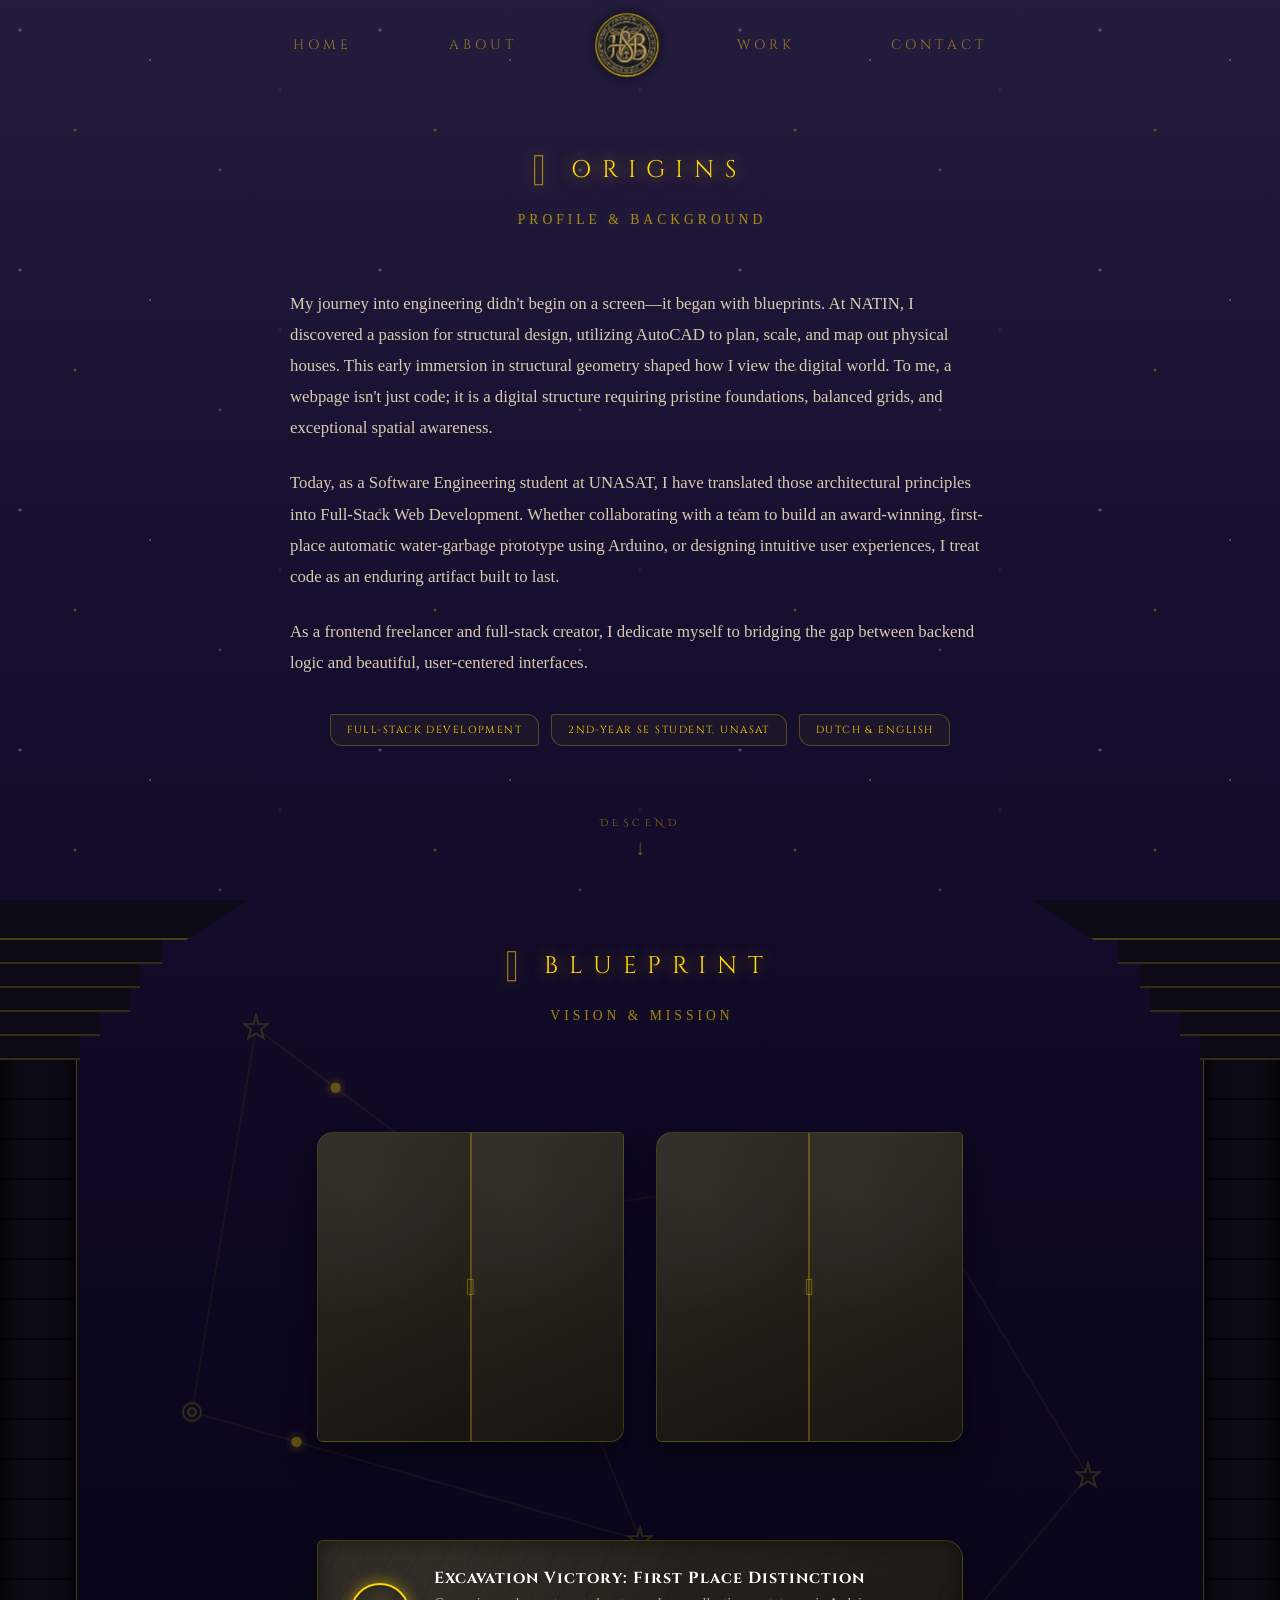
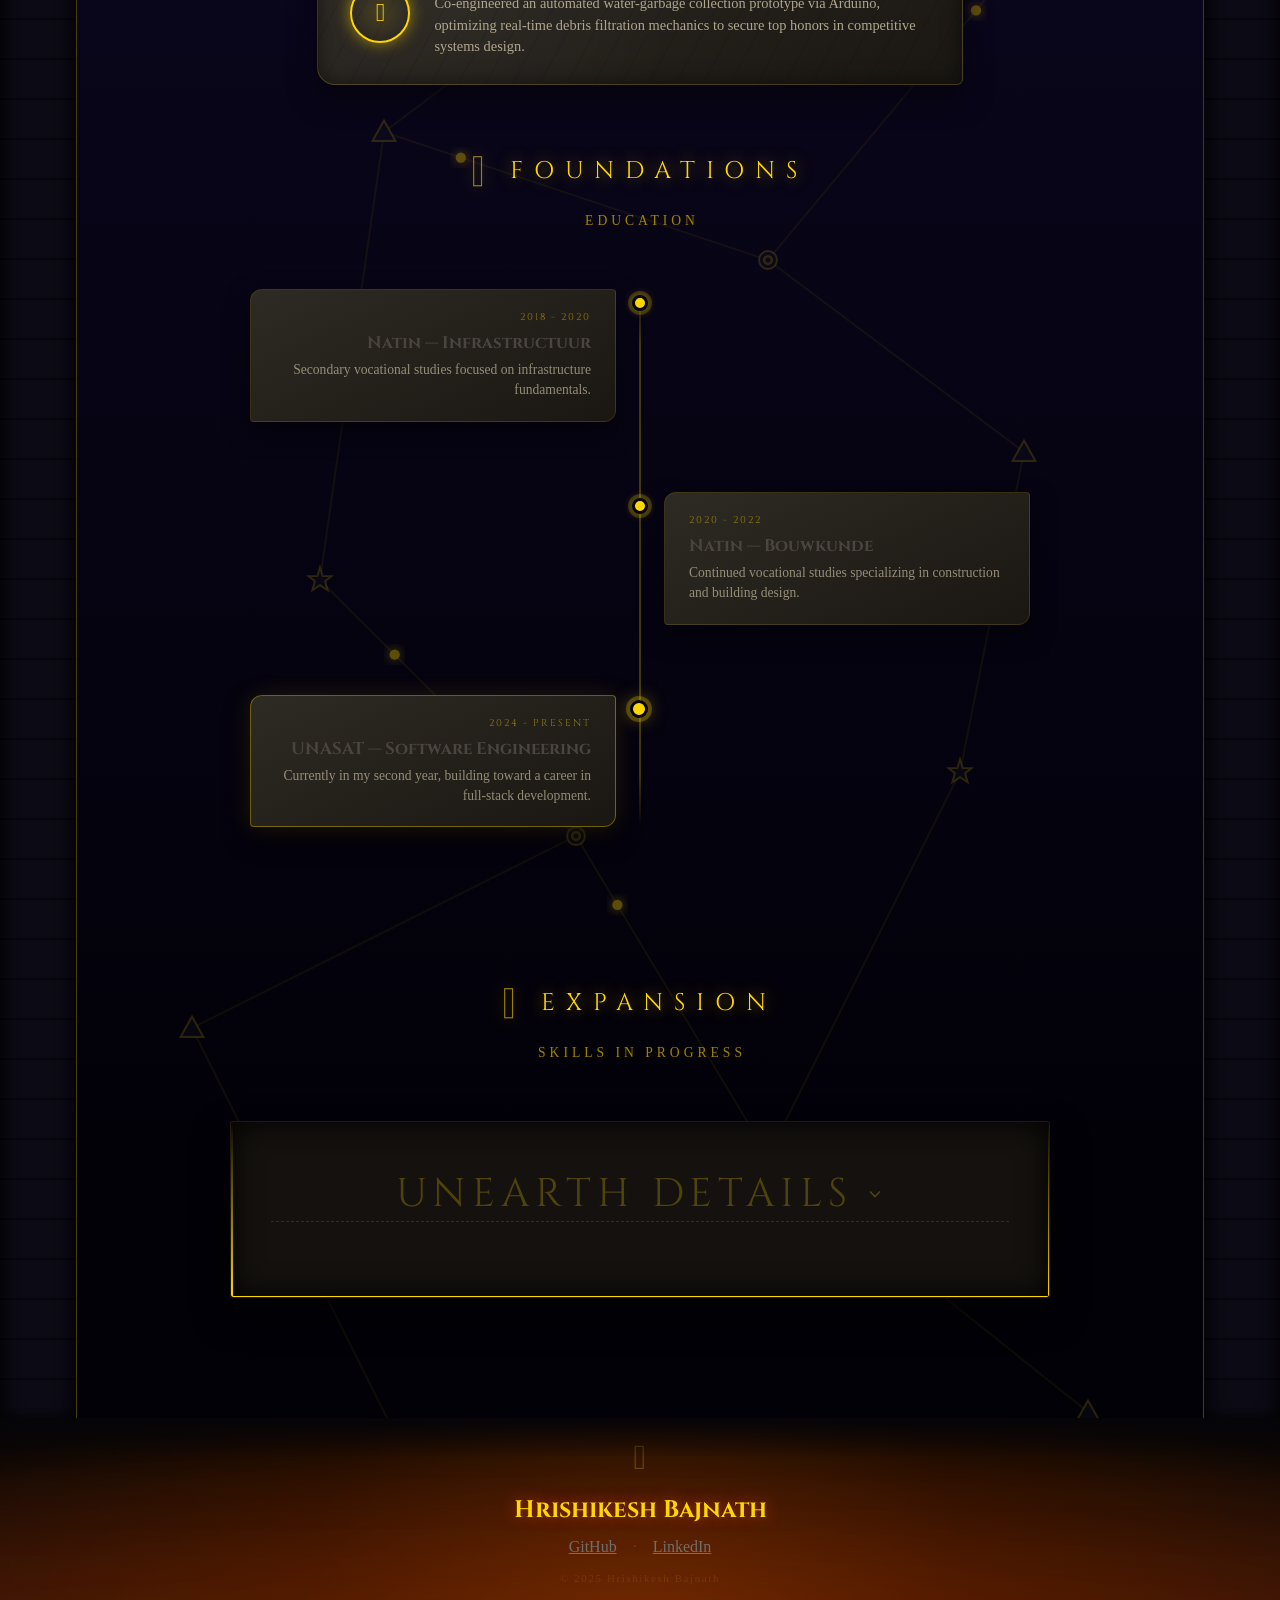
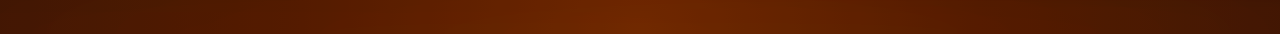
==== commit dba945a8: "final touches" ====
--- a/about.html
+++ b/about.html
@@ -12,16 +12,22 @@
 </head>
 <body>
 
-    <div class="scarab-btn" id="nav-btn">
-        <span class="scarab-icon">𓆣</span>
-    </div>
-
+
+
+    <!-- Main Architectural Navigation (Visible instantly on load) -->
     <nav class="scarab-nav" id="scarab-nav" aria-label="Main navigation">
         <ul class="papyrus-menu" role="list">
-            <li><a href="/index.html">Home</a></li>
-            <li><a href="/about.html">About</a></li>
-            <li><a href="/work.html">Work</a></li>
-            <li><a href="/contact.html">Contact</a></li>
+            <li class="nav-link-item"><a href="/index.html">Home</a></li>
+            <li class="nav-link-item"><a href="/about.html">About</a></li>
+            
+            <!-- THE CENTER TOGGLE EMBLEM -->
+            <li class="nav-logo-item" id="nav-toggle-trigger" role="button" aria-label="Toggle Sanctum Vault Bar" tabindex="0">
+                <!-- Using a stylized geometric glyph placeholder for now -->
+                <div class="nav-logo-placeholder"><img src="/images/brand/hsb-logo.png" alt="HSB logo"></div>
+            </li>
+            
+            <li class="nav-link-item"><a href="/work.html">Work</a></li>
+            <li class="nav-link-item"><a href="/contact.html">Contact</a></li>
         </ul>
     </nav>
 
@@ -68,11 +74,7 @@
 
         <div class="tomb-hallway">
 
-            <!-- Threshold caps: mark the entrance into the hallway, only
-                 visible starting here — not behind the Origins section.
-                 The collar bands taper the cap's width back down to the
-                 shaft, so it reads as one column widening to a capital
-                 rather than a cap balanced on top. -->
+            
             <span class="hallway-cap left" aria-hidden="true"></span>
             <span class="hallway-cap right" aria-hidden="true"></span>
 
@@ -379,7 +381,9 @@
     <footer id="contact" aria-label="Contact and footer">
 
         <div class="footer-content">
-            <p class="footer-glyph" aria-hidden="true">𓆣</p>
+            <a href="#about" class="footer-beetle-btn" id="easter-egg-ascent" aria-label="Secret Ascent to Surface">
+                <span class="beetle-glyph">𓆣</span>
+            </a>
             <h2 class="footer-name">Hrishikesh Bajnath</h2>
             <div class="footer-links">
                 <a class="link-github" href="https://github.com/Boogs2002" target="_blank" rel="noopener" aria-label="GitHub">GitHub</a>
--- a/css/index.css
+++ b/css/index.css
@@ -48,122 +48,45 @@
     min-height: 100vh;
 }
 
-/* ── TECH-HIEROGLYPHIC NAV HINT ── */
-/* ── COMET RIDDLE ANIMATION ── */
-.comet-riddle-container {
-    position: absolute;
-    top: 15vh; /* Adjust this to position it nicely in your desert sky */
-    left: 0;
-    width: 100%;
-    overflow: hidden;
-    pointer-events: none; /* Prevents it from blocking clicks */
-    z-index: 5;
-}
-
-.comet-riddle {
-    display: inline-block;
-    white-space: nowrap;
-    font-family: 'Cinzel', serif; /* Keeps your architectural theme */
-    font-size: 0.85rem;
-    letter-spacing: 3px;
-    color: rgba(255, 215, 0, 0.9);
-    
-    /* Creates the glowing "comet" effect on the text */
-    text-shadow: 
-        2px 0 8px rgba(255, 215, 0, 0.8), 
-        -15px 0 20px rgba(255, 215, 0, 0.3); 
-    
-    /* 25 seconds for a slow, readable pass. Linear keeps the speed constant */
-    animation: cometSlide 35s linear infinite; 
-}
-
-
-@keyframes cometSlide {
-    0%   { transform: translateX(100vw); opacity: 0; }
-    2%   { opacity: 1; }
-    38%  { opacity: 1; }
-    40% { transform: translateX(-100%); opacity: 0; }
-
-    100% { transform: translateX(100vw); opacity: 0; }
-}
-
-/* Speed it up slightly on mobile so users don't have to wait too long */
-@media (max-width: 640px) {
-    .comet-riddle {
-        font-size: 0.7rem;
-        animation: cometSlideLeftToRight 25s linear infinite;
-    }
-}
-
-/* The Fixed Beetle Button */
-.scarab-btn {
-    position: fixed;
-    top: 14px;
-    left: 36px;
-    width: 52px;
-    height: 52px;
-    display: flex;
-    align-items: center;
-    justify-content: center;
-    cursor: pointer;
-    z-index: 1002; /* Keeps the beetle above the sliding background */
-    user-select: none;
-}
-
-.scarab-icon {
-    font-size: 2.4rem;
-    color: var(--gold);
-    text-shadow: 0 0 18px var(--gold-glow), 0 0 40px #ffd70040;
-    display: block;
-    transition: transform 0.3s ease, text-shadow 0.3s ease;
-}
-
-/* Tilted state when hovered or when menu is open */
-.scarab-btn:hover .scarab-icon,
-.scarab-btn.is-open .scarab-icon {
-    transform: scale(1.18) rotate(-8deg);
-    text-shadow: 0 0 28px var(--gold-glow), 0 0 60px #ffd70066;
-}
-
-/* The Top Navigation Bar (Full Width) */
+
+/* ── 3. NAVIGATION BAR & CENTERING MECHANICS ── */
+
+/* The Top Navigation Bar (Visible instantly on page load) */
 .scarab-nav {
     position: fixed;
     top: 0;
     left: 0;
     width: 100%;
-    height: 80px;
+    height: 90px;
     z-index: 1001;
     display: flex;
     align-items: center;
     
-
+    /* OPACITY FIX: Dropped to 0.35 to blend organically into the deep purple background */
+    background: rgba(12, 10, 20, 0.35); 
     
-    background: rgba(12, 10, 20, 0.35); 
     backdrop-filter: blur(12px);
-    -webkit-backdrop-filter: blur(12px); /* Needed for Safari support */
-    
-    border: 1px solid rgba(255, 215, 0, 0.15); 
+    -webkit-backdrop-filter: blur(12px);
+    border-bottom: 1px solid rgba(255, 215, 0, 0.15); 
     box-shadow: 0 8px 32px 0 rgba(0, 0, 0, 0.5);
-    color: #ffffff;
-
-    /* The Scroll Animation Setup */
-    transform: translateY(-100%); /* Hides it above the screen */
-    transition: transform 0.4s cubic-bezier(0.4, 0, 0.2, 1);
-}
-
-/* This class will be toggled by JavaScript */
-.scarab-nav.active {
-    transform: translateY(0); /* Slides it down into view */
-}
-
-/* The Horizontal Menu Layout */
+    transition: background 0.5s ease, border-color 0.5s ease, box-shadow 0.5s ease;
+}
+
+/* The Horizontal Alignment Row */
 .papyrus-menu {
     display: flex;
     list-style: none;
     width: 100%;
-    justify-content: center; /* Centers the links on the page */
-    gap: 6vw; /* Responsive spacing between links */
-    padding-left: 80px; /* Visual offset to account for the beetle on the left */
+    justify-content: center; 
+    align-items: center;    
+    gap: 5vw;               
+    padding: 0 40px;
+}
+
+/* Base link tracking wrapper */
+.nav-link-item {
+    transition: opacity 0.4s cubic-bezier(0.4, 0, 0.2, 1), 
+                transform 0.4s cubic-bezier(0.4, 0, 0.2, 1);
 }
 
 .papyrus-menu a {
@@ -181,6 +104,134 @@
 .papyrus-menu a:hover {
     color: var(--gold);
     text-shadow: 0 0 12px var(--gold-glow);
+}
+
+/* ── CENTER EMBLEM BUTTON ── */
+.nav-logo-item {
+    display: flex;
+    align-items: center;
+    justify-content: center;
+    cursor: pointer;
+    outline: none;
+    z-index: 1002; /* Ensures the button handles interaction states even when collapsed */
+}
+
+.nav-logo-placeholder {
+    height: 60px;
+    width: 60px;
+    border-radius: 50%;
+    background: linear-gradient(135deg, #1c172e, #0c0914);
+    border: 1px solid rgba(255, 215, 0, 0.3);
+    color: var(--gold);
+    font-size: 1.6rem;
+    display: flex;
+    align-items: center;
+    justify-content: center;
+    box-shadow: 0 0 15px rgba(0, 0, 0, 0.6);
+    transition: transform 0.4s ease, border-color 0.4s ease, box-shadow 0.4s ease;
+    user-select: none;
+    overflow: hidden;
+}
+
+.nav-logo-placeholder img {
+    width: 100%;
+    height: 100%;
+    object-fit: cover;
+    display: block;
+    pointer-events: none;
+    user-select: none;
+
+    /* The source PNG has a lot of transparent padding baked around the
+       emblem, so at 100% size it looks small inside the circle. Scaling
+       the image up (the circle's overflow:hidden crops the excess)
+       zooms in on the emblem itself so it actually fills the frame. */
+    transform: scale(1.45);
+}
+
+.nav-logo-item:hover .nav-logo-placeholder {
+    transform: scale(1.08) rotate(5deg);
+    border-color: var(--gold);
+    box-shadow: 0 0 20px var(--gold-dim);
+}
+
+/* ── THE CLOSED VALVE LAYOUT STATE ── */
+
+/* Dissolve the background shroud and container borders */
+.scarab-nav.is-closed {
+    background: rgba(0, 0, 0, 0);
+    border-bottom-color: transparent;
+    box-shadow: none;
+    backdrop-filter: none;
+    -webkit-backdrop-filter: none;
+    pointer-events: none; 
+}
+
+/* Dissolve and push text links out of view layout boundaries */
+.scarab-nav.is-closed .nav-link-item {
+    opacity: 0;
+    pointer-events: none;
+    transform: translateY(-15px);
+}
+
+/* 
+   SURFACE LOCK: Dissolve the logo placeholder completely by default 
+   so it never blocks your content or clips into the lower sections!
+*/
+.scarab-nav.is-closed .nav-logo-item {
+    opacity: 0;
+    pointer-events: none;
+    transition: opacity 0.4s ease;
+}
+
+/* 
+   HERO RESCUE BOUNDARY: Only allow the floating logo to display and flare 
+   when the navbar is closed WHILE the user is still resting inside the hero section!
+*/
+.scarab-nav.is-closed.on-hero .nav-logo-item {
+    opacity: 1;
+    pointer-events: auto;
+}
+
+.scarab-nav.is-closed.on-hero .nav-logo-placeholder {
+    border-color: var(--gold);
+    transform: scale(1.05);
+    animation: ancientSunFlare 2.5s infinite alternate ease-in-out;
+}
+
+/* ── ATMOSPHERIC SUN FLARE ANIMATION ── */
+@keyframes ancientSunFlare {
+    0% {
+        box-shadow: 
+            0 0 15px rgba(255, 215, 0, 0.2),
+            0 0 30px rgba(255, 215, 0, 0.1);
+        filter: drop-shadow(0 0 2px transparent);
+    }
+    100% {
+        box-shadow: 
+            0 0 30px var(--gold-glow),
+            0 0 60px rgba(255, 215, 0, 0.25),
+            0 0 90px rgba(214, 136, 201, 0.15); /* Soft cosmic pink matching header gradient tones */
+        filter: drop-shadow(0 0 8px var(--gold-glow));
+    }
+}
+
+/* ── RESPONSIVE MOBILE ADJUSTMENT ── */
+@media (max-width: 640px) {
+    .scarab-nav {
+        height: auto;
+    }
+    .scarab-nav.is-closed {
+        background: transparent;
+    }
+    .papyrus-menu {
+        flex-direction: column;
+        padding: 20px 0;
+        gap: 20px;
+    }
+    /* Keep logo row tracking active on vertical stack configurations */
+    .nav-logo-item {
+        order: -1; /* Floats toggle emblem cleanly to the absolute top row on mobile screens */
+    }
 }
 
 /* ── 4. SECTION SHARED STYLES ───────────────────────────── */
@@ -236,122 +287,154 @@
 
 /* ── 5. HERO SECTION ────────────────────────────────────── */
 #hero {
-    background-image: url('../images/index/wallpaper 1.png');
+    position: relative;
+    min-height: 100vh;
     display: flex;
     flex-direction: column;
     justify-content: center;
     align-items: center;
-    min-height: 100vh;
-    background-repeat: no-repeat;
     text-align: center;
     gap: 40px;
-    position: relative;
-    z-index: 1;
-    background-color: #0c0a14; /* Darker, cleaner blend into the deep purple descent */
+    background-color: #0c0a14;
+    overflow: hidden;
     padding-top: 80px; 
     padding-bottom: 40px;
-    overflow: hidden; /* Prevent visual scrollbar leakage during resize */
-}
-
+}
+
+/* LAYER 1: Far Background Sky */
+.hero-sky {
+    position: absolute;
+    inset: 0;
+    background-image: url('../images/index/sky-background.png');
+    background-repeat: no-repeat;
+    z-index: 1;
+}
+
+/* LAYER 2: Middle Ground Profile Moon Frame (Atmospheric Layer) */
+.moon-frame {
+    /* POSITION FIX: Swapped to absolute layers to pull the moon to the right side of the screen */
+    position: absolute;
+    top: 18vh;
+    right: 12vw;
+    
+    width: 320px;  
+    height: 320px; 
+    border-radius: 50%;
+    display: flex;
+    align-items: center;
+    justify-content: center;
+    overflow: hidden;
+    z-index: 2; 
+    
+    opacity: 0.75;
+    mix-blend-mode: screen;
+    box-shadow:
+        0 0 40px rgba(255, 255, 255, 0.1),
+        0 0 80px rgba(214, 136, 201, 0.15);
+    transition: transform 0.3s cubic-bezier(0.25, 1, 0.5, 1), opacity 0.3s ease;
+}
+
+.moon-photo {
+    width: 100%;
+    height: 100%;
+    object-fit: cover;
+    object-position: center;
+    position: relative;
+    z-index: 1;
+    filter: brightness(0.85) contrast(1.1);
+}
+
+@media (max-width: 640px) {
+    /* ... your existing mobile rules ... */
+    
+    .moon-frame {
+        position: relative;
+        top: auto;
+        right: auto;
+        margin: 0 auto -40px auto;
+        width: 240px; /* Scaled down slightly to fit small mobile screen wrappers gracefully */
+        height: 240px;
+    }
+}
+
+/* LAYER 3: Transparent Foreground Dunes */
+.hero-dunes-foreground {
+    position: absolute;
+    inset: 0;
+    background-image: url('../images/index/dunes-foreground.png');
+    background-repeat: no-repeat;
+    z-index: 3; 
+    pointer-events: none;
+}
+
+/* LAYER 4: The Master Vignette Shroud */
 /* 
-   Cranking the scale up to 175% forces the sky (and its native moon) 
-   well past the upper viewport boundaries, leaving only the pristine sand dunes.
+   BRIGHTNESS FIX: Moving this to z-index 4 stretches the dark shadows 
+   OVER both the sky and the dunes. This removes the harsh glare and blends 
+   the foreground landscape back into the moody tomb environment.
 */
-@media (min-aspect-ratio: 1/1) {
-    #hero {
-        background-size: 175% auto; /* Pushes the wallpaper moon completely off-screen on landscape */
-        background-position: center bottom;
-    }
-}
-
-@media (max-aspect-ratio: 1/1) {
-    #hero {
-        background-size: auto 175%; /* Pushes the wallpaper moon completely off-screen on portrait/mobile */
-        background-position: center bottom;
-    }
-}
-
-/* Subtle vignette so text reads over the image */
 #hero::before {
     content: '';
     position: absolute;
     inset: 0;
     background: radial-gradient(
         ellipse at center,
-        rgba(0,0,0,0.1) 0%,
-        rgba(0,0,0,0.45) 100%
+        rgba(0,0,0,0.05) 0%,
+        rgba(0,0,0,0.55) 100%
     );
     pointer-events: none;
-}
-
-/* ── CRESCENT MOON PROFILE FRAME ── */
-.moon-frame {
-    transition: transform 0.2s ease-out, box-shadow 0.3s ease;
-    position: relative;
-    width: 200px;
-    height: 200px;
-    /* The crescent is made by overlapping two circles:
-       one large visible circle, one smaller offset circle
-       that cuts into it via a radial-gradient mask */
-    background: radial-gradient(
-        circle at 55% 50%,
-        transparent 42%,
-        rgba(255, 255, 255, 0.12) 43%,
-        rgba(255, 255, 255, 0.08) 50%
-    );
-    border-radius: 50%;
-    /* Outer glow */
-    box-shadow:
-        0 0 40px rgba(255, 255, 255, 0.18),
-        0 0 80px rgba(255, 255, 255, 0.08),
-        inset -8px 8px 20px rgba(255, 255, 255, 0.15);
-    display: flex;
-    align-items: center;
-    justify-content: center;
-    overflow: hidden;
-    /* Clip to crescent shape using clip-path */
-    /* A crescent = circle minus an offset circle.
-       We achieve it with a CSS mask. */
-    mask-image: radial-gradient(
-        circle at 60% 50%,
-        transparent 40%,
-        black 41%
-    );
-    -webkit-mask-image: radial-gradient(
-        circle at 60% 50%,
-        transparent 40%,
-        black 41%
-    );
-    z-index: 1;
-}
-
-/* Subtle ambient light behind the moon */
-.moon-frame::before {
-    /* content: ''; */
-    position: absolute;
-    /* inset: 20px; */
-    border-radius: 50%;
-    background: radial-gradient(circle, rgba(220,210,180,0.12) 0%, transparent 70%);
-    z-index: 0;
-    pointer-events: none;
-}
-
-.moon-photo {
-    width: 10%;
-    height: 10%;
-    object-fit: cover;
-    object-position: top;
-    position: relative;
-    z-index: 1;
-}
-
-.moon-photo-placeholder {
-    width: 100%;
-    height: 100%;
-    background: linear-gradient(135deg, #2a2040, #1a1030);
-    border-radius: 50%;
-    opacity: 0.6;
-    /* Replace this div with your <img> once you have the photo */
+    z-index: 4; 
+}
+
+/* LAYER 5: Interactive Text & Scroll Content (The Absolute Top Layer) */
+/*
+   TEXT FIX: Elevating these to z-index 10 pulls your name, description, 
+   and links safely out from behind the sand dunes so they are crisp and readable.
+*/
+.hero-content {
+    position: relative;
+    z-index: 10; 
+}
+
+.scroll-indicator {
+    z-index: 10; 
+}
+
+/* Push the name below the moon instead of letting the flex-centering
+   place it mid-screen where it overlaps the moon graphic. Only applied
+   above the mobile breakpoint, since on mobile the moon is already
+   in normal document flow above the text. */
+@media (min-width: 641px) {
+    #hero {
+        justify-content: flex-start;
+    }
+
+    .hero-content {
+        /* moon top (18vh) + moon height (320px) + a little breathing
+           room, minus the 80px top padding #hero already has */
+        margin-top: calc(18vh + 320px + 24px - 80px);
+    }
+}
+
+/* ── INTERACTIVE HOVER EFFECTS ── */
+#hero:hover .moon-frame {
+    transform: scale(1.02);
+    opacity: 0.85; /* Becomes slightly clearer when interacting */
+}
+
+/* ── RESPONSIVE SCALING ── */
+@media (min-aspect-ratio: 1/1) {
+    .hero-sky, .hero-dunes-foreground {
+        background-size: 175% auto;
+        background-position: center bottom;
+    }
+}
+
+@media (max-aspect-ratio: 1/1) {
+    .hero-sky, .hero-dunes-foreground {
+        background-size: auto 175%;
+        background-position: center bottom;
+    }
 }
 
 /* ── TOMB ENTRANCE PORTAL CAP ───────────────────────────── */
@@ -416,7 +499,7 @@
 /* ── HERO TEXT ── */
 .hero-content {
     position: relative;
-    z-index: 1;
+    z-index: 10; /* Forces the text to float on the absolute top layer above the dunes */
 }
 
 .hero-content h1 {
@@ -426,13 +509,22 @@
     text-transform: uppercase;
     background: linear-gradient(to top, #d0abb7 0%, #d688c9 50%, #ffffff 100%);
     
-    /* 2. Clip the background to the text shape */
+    /* Clip the background to the text shape */
     -webkit-background-clip: text;
     background-clip: text;
     
-    /* 3. Make the actual text color transparent so the gradient shows */
+    /* Make the actual text color transparent so the gradient shows */
     color: transparent;
-    text-shadow: 2px 3px 18px rgba(0,0,0,0.7), 0 0 60px rgba(0,0,0,0.4);
+    
+    /* Dark drop shadow ensures crisp legibility against any moving background elements,
+       plus a soft "moonlight" glow pulled from the h1's own gradient (lilac/pink,
+       same family as the moon and sky) rather than gold, so it reads as one
+       cohesive light source instead of two competing palettes. */
+    text-shadow:
+        2px 3px 18px rgba(0,0,0,0.85),
+        0 0 40px rgba(0,0,0,0.6),
+        0 0 25px rgba(214, 136, 201, 0.5),
+        0 0 55px rgba(255, 255, 255, 0.2);
     margin-bottom: 12px;
 }
 
@@ -458,7 +550,7 @@
     align-items: center;
     gap: 6px;
     text-decoration: none;
-    z-index: 1;
+    z-index: 10; /* Changed from 1 to 10 to clear the sand dunes foreground */
     animation: bounce 2.4s ease-in-out infinite;
 }
 
@@ -691,13 +783,24 @@
     line-height: 1.3;
 }
 
-/* Styling the container and the icon inside it */
+/* Styling the container and the icon inside it (now an <a> to the
+   program's homepage, so it needs its own anchor reset + affordance) */
 .panel-icon {
     display: inline-block;
     font-size: 1.8rem; /* Makes the icons a great scannable size */
     margin-bottom: 6px;
     color: var(--stone-text); /* Matches your resting text stone shade */
+    text-decoration: none;
+    cursor: pointer;
+    position: relative;
+    z-index: 2; /* Sits above the panel so it stays clickable */
     transition: color 0.3s ease, transform 0.3s ease;
+}
+
+.panel-icon:focus-visible {
+    outline: 2px solid var(--gold);
+    outline-offset: 4px;
+    border-radius: 4px;
 }
 
 /* When the parent skill-panel transitions into focus/hover */
@@ -903,12 +1006,12 @@
     left: -1px;
     width: calc(100% + 2px);
     display: block;
-    filter: drop-shadow(0 3px 6px rgba(0, 0, 0, 0.7));
+    filter: url(#stoneTexture);
     transition: transform 0.5s cubic-bezier(0.7, 0, 0.84, 0);
 }
 
 .spike-row polygon {
-    fill: var(--stone-dark);
+    fill: url(#stoneGrad);
     stroke: var(--gold-dim);
     stroke-width: 2;
     stroke-linejoin: miter;
@@ -1064,6 +1167,72 @@
 }
 
 /* ── 8. TOMB ARCH (pyramid → tomb transition) ───────────── */
+
+/* ── TWIN PILLAR ASCENT NAVIGATION ARROWS ── */
+.pillar-scroll-top {
+    position: fixed;
+    top: 45vh; /* Safely suspended right in the comfortable middle viewport workspace */
+    width: 6vw; /* Matches your structural column grids perfectly */
+    min-width: 40px;
+    max-width: 90px;
+    height: 70px;
+    background: transparent;
+    border: none;
+    cursor: pointer;
+    display: flex;
+    flex-direction: column;
+    align-items: center;
+    justify-content: center;
+    font-family: var(--font-display);
+    color: var(--gold);
+    z-index: 100;
+    
+    /* RESTING PROFILE: Low opacity blends gracefully directly into your stone column styles */
+    opacity: 0;
+    visibility: hidden;
+    filter: brightness(0.55);
+    
+    transition: opacity 0.5s ease, visibility 0.5s ease, filter 0.3s ease, transform 0.3s ease;
+}
+
+.pillar-scroll-top.left {
+    left: 0;
+}
+
+.pillar-scroll-top.right {
+    right: 0;
+}
+
+/* Active Class engaged programmatically by our JS engine scroll tracking */
+.pillar-scroll-top.is-active {
+    opacity: 0.28; /* Soft ghosted outline stays entirely out of your readable text space */
+    visibility: visible;
+}
+
+.pillar-arrow {
+    font-size: 1.1rem;
+    margin-top: -2px;
+    transition: transform 0.3s cubic-bezier(0.175, 0.885, 0.32, 1.275);
+}
+
+/* Interactive Hover Reactions scoped cleanly to the specific columns */
+.pillar-scroll-top:hover {
+    opacity: 0.95 !important;
+    filter: brightness(1.1) drop-shadow(0 0 8px var(--gold-glow));
+    transform: translateY(-4px); /* Clean upward physical nudge hint */
+}
+
+.pillar-scroll-top:hover .pillar-arrow {
+    transform: scale(1.18);
+}
+
+/* Completely drop the side selectors on tiny devices to prioritize absolute page widths */
+@media (max-width: 640px) {
+    .pillar-scroll-top {
+        display: none !important;
+    }
+}
+
 .tomb-arch {
     width: 100%;
     overflow: hidden;
@@ -1811,4 +1980,43 @@
         0 0 30px var(--gold-glow);
     transform: scale(1.08); /* Soft hover magnification */
     outline: none;
+}
+
+/* ── FOOTER BEETLE EASTER EGG ── */
+.footer-beetle-btn {
+    display: inline-block;
+    text-decoration: none;
+    cursor: pointer;
+    margin-bottom: 1rem;
+    position: relative;
+    z-index: 10;
+    transition: transform 0.4s cubic-bezier(0.175, 0.885, 0.32, 1.275);
+}
+
+.footer-beetle-btn .beetle-glyph {
+    font-size: 2.2rem;
+    color: var(--gold-dim, rgba(255, 215, 0, 0.35));
+    transition: color 0.4s ease, text-shadow 0.4s ease;
+}
+
+/* Easter Egg Hover: Glows Golden & Vibrates Subtle Elevation */
+.footer-beetle-btn:hover {
+    transform: translateY(-5px) scale(1.1);
+}
+
+.footer-beetle-btn:hover .beetle-glyph {
+    color: var(--gold, #ffd700);
+    text-shadow: 
+        0 0 12px var(--gold-glow, rgba(255, 215, 0, 0.6)), 
+        0 0 24px rgba(255, 215, 0, 0.3);
+}
+
+/* Subtle continuous drift animation once uncovered */
+@keyframes beetleDrift {
+    0% { transform: translateY(0); }
+    100% { transform: translateY(-3px); }
+}
+
+.footer-beetle-btn:active {
+    transform: translateY(2px) scale(0.95);
 }
--- a/css/about.css
+++ b/css/about.css
@@ -364,24 +364,40 @@
 .timeline-entry.left  { grid-column: 1; text-align: right; }
 .timeline-entry.right { grid-column: 2; text-align: left; }
 
+/* 
+   Without this, CSS grid auto-placement puts every entry that has an
+   explicit grid-column into the first row where that column is free —
+   so the "right" entry (Bouwkunde) was landing in row 1 right next to
+   the "left" entry (Infrastructuur) instead of dropping to its own row
+   further down the timeline. Pinning each entry to its own row in
+   document order fixes that.
+*/
+.timeline-entry:nth-child(1) { grid-row: 1; }
+.timeline-entry:nth-child(2) { grid-row: 2; }
+.timeline-entry:nth-child(3) { grid-row: 3; }
+.timeline-entry:nth-child(4) { grid-row: 4; }
+.timeline-entry:nth-child(5) { grid-row: 5; }
+
 .timeline-node {
     position: absolute;
     top: 6px;
-    width: 14px;
-    height: 14px;
+    width: 16px;
+    height: 16px;
     border-radius: 50%;
-    background: var(--stone-dark);
-    border: 2px solid var(--gold-dim);
-    box-shadow: 0 0 0 5px #050310;
+    background: var(--gold);
+    border: 3px solid #050310;
+    box-shadow: 0 0 0 4px rgba(255, 215, 0, 0.18), 0 0 10px rgba(255, 215, 0, 0.4);
     z-index: 1;
 }
 
-.timeline-entry.left  .timeline-node { right: -31px; }
-.timeline-entry.right .timeline-node { left:  -31px; }
+.timeline-entry.left  .timeline-node { right: -32px; }
+.timeline-entry.right .timeline-node { left:  -32px; }
 
 .timeline-node.current {
-    border-color: var(--gold);
-    box-shadow: 0 0 12px var(--gold-glow), 0 0 0 5px #050310;
+    width: 18px;
+    height: 18px;
+    top: 5px;
+    box-shadow: 0 0 0 4px rgba(255, 215, 0, 0.25), 0 0 18px var(--gold-glow);
 }
 
 .timeline-card {
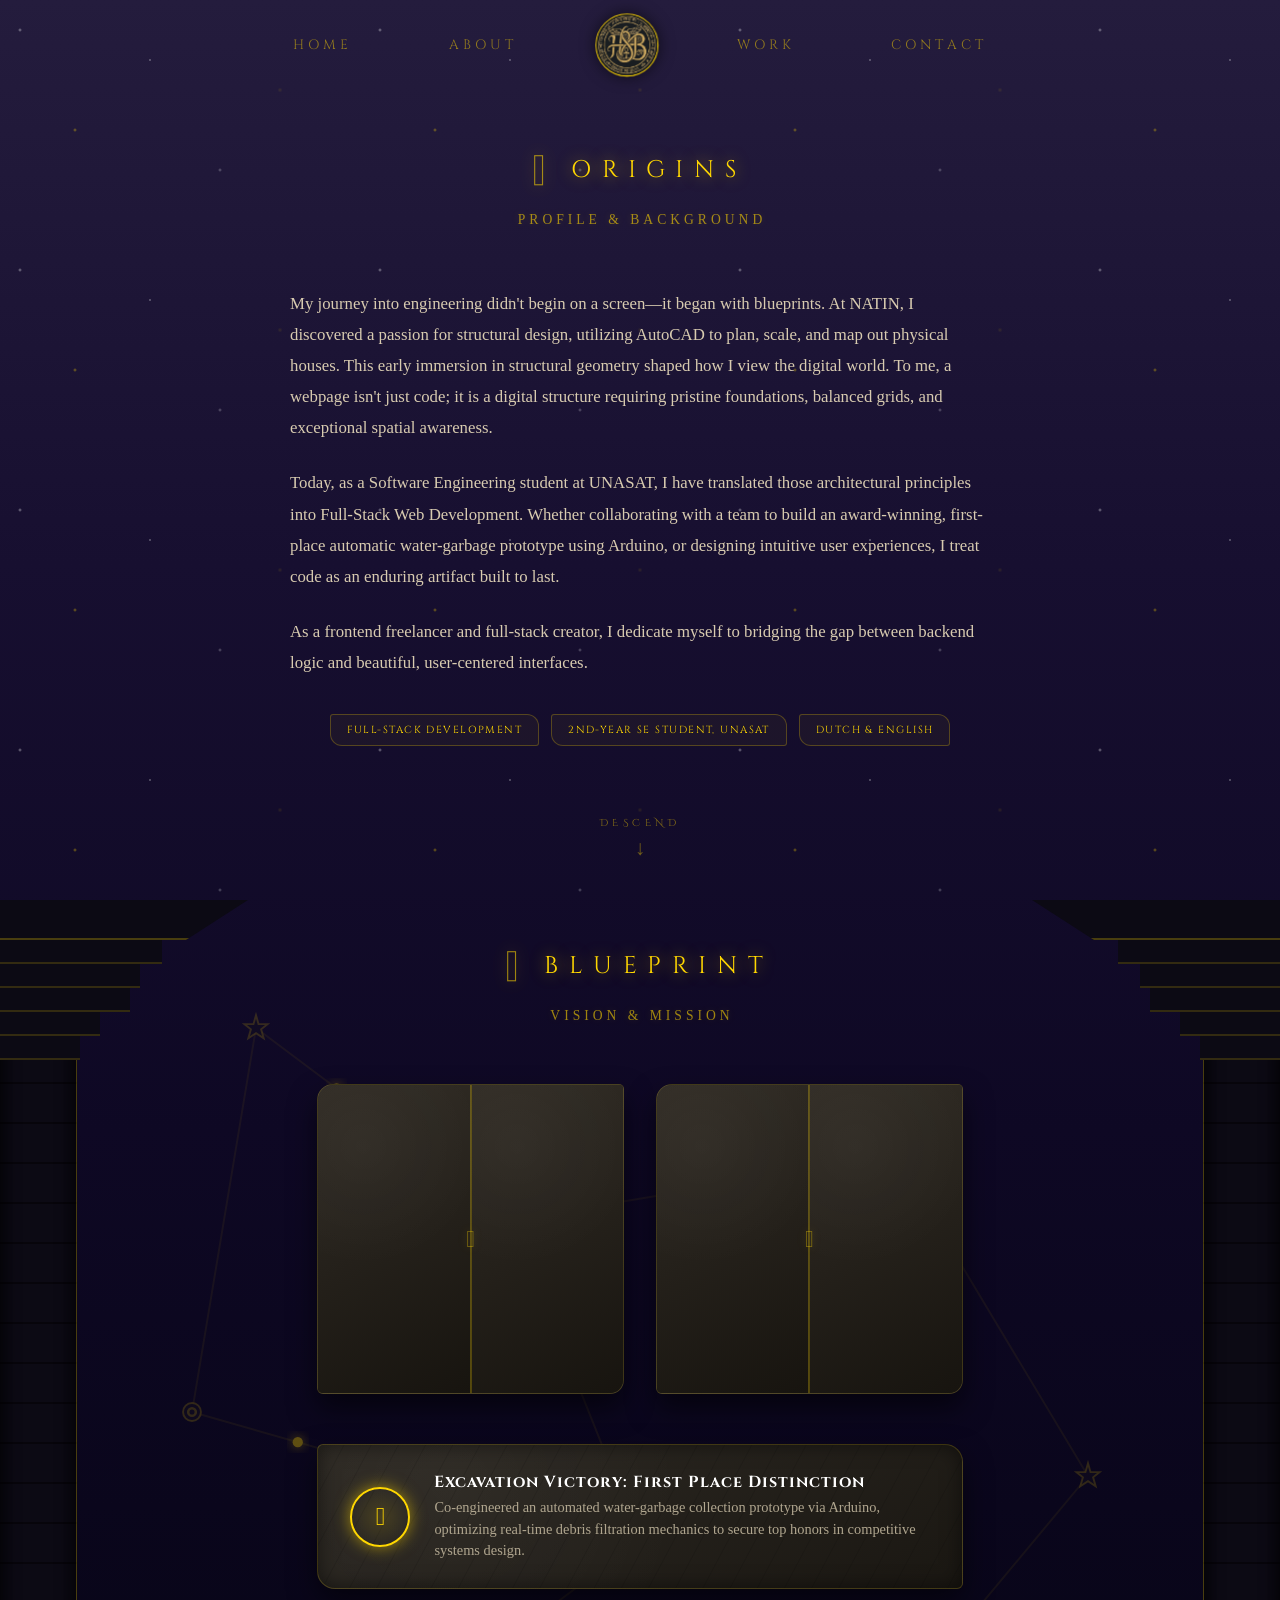
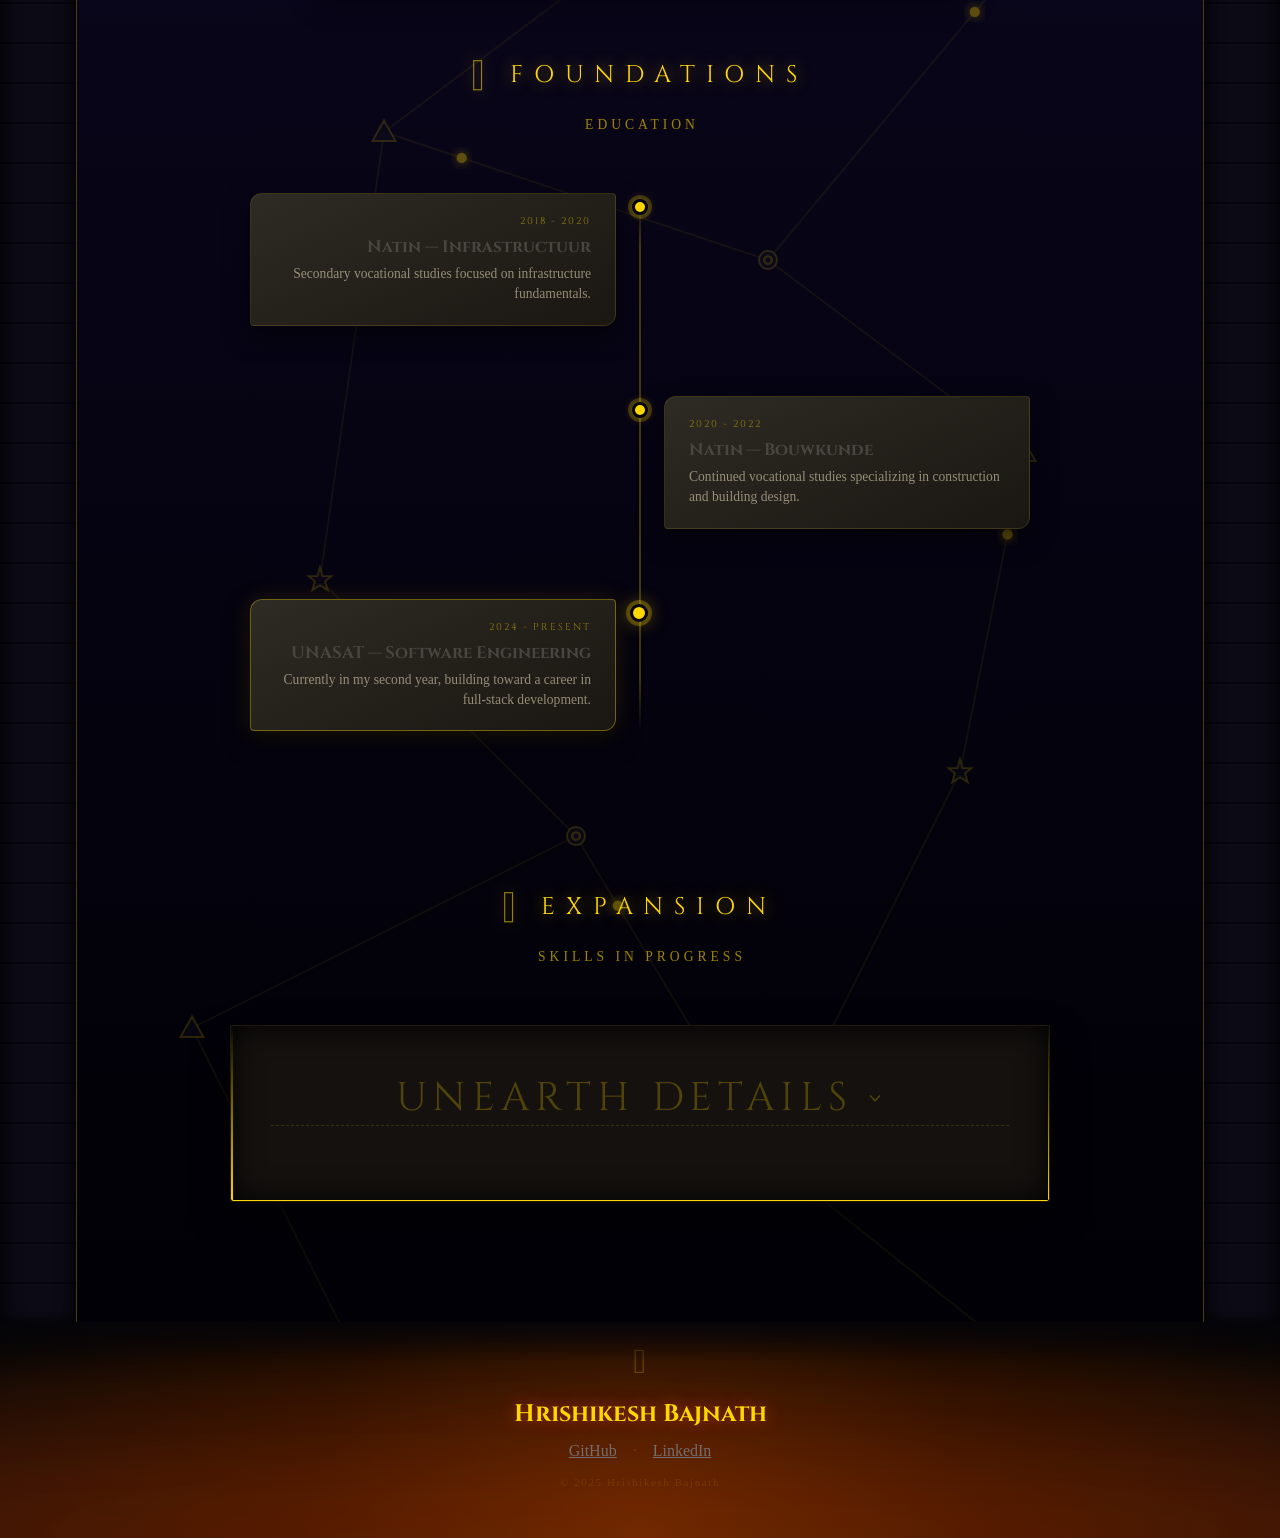
==== commit ed1d5431: "extra changes" ====
--- a/about.html
+++ b/about.html
@@ -7,25 +7,23 @@
     <link rel="preconnect" href="https://fonts.googleapis.com">
     <link rel="preconnect" href="https://fonts.gstatic.com" crossorigin>
     <link href="https://fonts.googleapis.com/css2?family=Cinzel:wght@400;600;700&family=IM+Fell+English:ital@0;1&display=swap" rel="stylesheet">
-    <link rel="stylesheet" href="css/index.css">
+    <link rel="stylesheet" href="css/main.css">
     <link rel="stylesheet" href="css/about.css">
 </head>
 <body>
-
-
 
     <!-- Main Architectural Navigation (Visible instantly on load) -->
     <nav class="scarab-nav" id="scarab-nav" aria-label="Main navigation">
         <ul class="papyrus-menu" role="list">
             <li class="nav-link-item"><a href="/index.html">Home</a></li>
             <li class="nav-link-item"><a href="/about.html">About</a></li>
-            
+
             <!-- THE CENTER TOGGLE EMBLEM -->
             <li class="nav-logo-item" id="nav-toggle-trigger" role="button" aria-label="Toggle Sanctum Vault Bar" tabindex="0">
                 <!-- Using a stylized geometric glyph placeholder for now -->
-                <div class="nav-logo-placeholder"><img src="/images/brand/hsb-logo.png" alt="HSB logo"></div>
+                <div class="nav-logo-placeholder"><img src="/img/brand/hsb-logo.png" alt="HSB logo"></div>
             </li>
-            
+
             <li class="nav-link-item"><a href="/work.html">Work</a></li>
             <li class="nav-link-item"><a href="/contact.html">Contact</a></li>
         </ul>
@@ -46,7 +44,7 @@
             </h2>
 
             <div class="about-content">
-                
+
                 <p>
                     My journey into engineering didn't begin on a screen—it began with blueprints. At NATIN, I discovered a passion for structural design, utilizing AutoCAD to plan, scale, and map out physical houses. This early immersion in structural geometry shaped how I view the digital world. To me, a webpage isn't just code; it is a digital structure requiring pristine foundations, balanced grids, and exceptional spatial awareness.
                 </p>
@@ -57,7 +55,6 @@
                     As a frontend freelancer and full-stack creator, I dedicate myself to bridging the gap between backend logic and beautiful, user-centered interfaces.
                 </p>
 
-            
                 <div class="about-tags reveal from-bottom" role="list">
                     <span class="about-tag" role="listitem">Full-Stack Development</span>
                     <span class="about-tag" role="listitem">2nd-Year SE Student, UNASAT</span>
@@ -74,7 +71,6 @@
 
         <div class="tomb-hallway">
 
-            
             <span class="hallway-cap left" aria-hidden="true"></span>
             <span class="hallway-cap right" aria-hidden="true"></span>
 
@@ -90,7 +86,7 @@
                 <div class="constellation-container" aria-hidden="true">
                     <svg class="constellation-svg" xmlns="http://www.w3.org/2000/svg" viewBox="0 0 1000 2000" preserveAspectRatio="xMidYMin slice">
                         <defs>
-                            <!-- Glow effect filter for the transport energy particles -->
+                            <!-- glow filter for the traveling energy particles -->
                             <filter id="particle-glow" x="-50%" y="-50%" width="200%" height="200%">
                                 <feGaussianBlur stdDeviation="4" result="blur" />
                                 <feMerge>
@@ -99,136 +95,94 @@
                                 </feMerge>
                             </filter>
 
-                            <!-- Node Symbol 1: Classic Eye Glyph -->
                             <g id="glyph-eye">
                                 <circle cx="0" cy="0" r="7" />
                                 <circle cx="0" cy="0" r="3" fill="none" stroke-width="2"/>
                             </g>
 
-                            <!-- Node Symbol 2: Sacred Triangle -->
                             <g id="glyph-triangle">
                                 <polygon points="0,-9 -9,7 9,7" />
                             </g>
 
-                            <!-- Node Symbol 3: Minimalist 8-Point Star -->
                             <g id="glyph-star">
                                 <path d="M 0,-10 L 2,-3 L 9,-3 L 4,1 L 6,8 L 0,4 L -6,8 L -4,1 L -9,-3 L -2,-3 Z" />
                             </g>
                         </defs>
 
-                        <!-- Static Background Lines (The structural skeleton) -->
+                        <!-- static connecting lines behind the animated glow particles -->
                         <g class="network-lines">
-                            <!-- First Tier Connections -->
                             <path d="M 200,100 L 400,250" />
                             <path d="M 200,100 L 150,400" />
                             <path d="M 400,250 L 700,200" />
                             <path d="M 700,200 L 850,450" />
-                            
-                            <!-- Second Tier Connections -->
                             <path d="M 150,400 L 500,500" />
                             <path d="M 400,250 L 500,500" />
                             <path d="M 500,500 L 300,650" />
                             <path d="M 850,450 L 600,750" />
                             <path d="M 300,650 L 600,750" />
-                            
-                            <!-- Third Tier Connections -->
                             <path d="M 300,650 L 250,1000" />
                             <path d="M 600,750 L 800,900" />
                             <path d="M 800,900 L 750,1150" />
                             <path d="M 250,1000 L 450,1200" />
-                            
-                            <!-- Fourth Tier Connections -->
                             <path d="M 450,1200 L 150,1350" />
                             <path d="M 750,1150 L 600,1450" />
                             <path d="M 450,1200 L 600,1450" />
-                            
-                            <!-- Fifth Tier Connections -->
                             <path d="M 150,1350 L 350,1750" />
                             <path d="M 600,1450 L 850,1650" />
                             <path d="M 350,1750 L 500,1900" />
                             <path d="M 850,1650 L 500,1900" />
                         </g>
 
-                        <!-- Glow Transports (Energy packets gliding along designated line pathways) -->
+                        <!-- glowing particles animated along the lines above -->
                         <g class="glow-transports">
-                            <!-- Channel 1: 200,100 to 400,250 -->
                             <circle r="4" fill="var(--gold)" filter="url(#particle-glow)">
                                 <animateMotion dur="4.5s" repeatCount="indefinite" path="M 200,100 L 400,250" />
                             </circle>
-
-                            <!-- Channel 2: 700,200 to 400,250 (Reverse flow) -->
                             <circle r="4" fill="var(--gold)" filter="url(#particle-glow)">
                                 <animateMotion dur="5s" repeatCount="indefinite" path="M 700,200 L 400,250" />
                             </circle>
-
-                            <!-- Channel 3: 150,400 to 500,500 -->
                             <circle r="4" fill="var(--gold)" filter="url(#particle-glow)">
                                 <animateMotion dur="6s" repeatCount="indefinite" path="M 150,400 L 500,500" />
                             </circle>
-
-                            <!-- Channel 4: 850,450 to 600,750 -->
                             <circle r="4" fill="var(--gold)" filter="url(#particle-glow)">
                                 <animateMotion dur="4s" repeatCount="indefinite" path="M 850,450 L 600,750" />
                             </circle>
-
-                            <!-- Channel 5: 300,650 to 600,750 -->
                             <circle r="4" fill="var(--gold)" filter="url(#particle-glow)">
                                 <animateMotion dur="7s" repeatCount="indefinite" path="M 300,650 L 600,750" />
                             </circle>
-
-                            <!-- Channel 6: 800,900 to 750,1150 -->
                             <circle r="4" fill="var(--gold)" filter="url(#particle-glow)">
                                 <animateMotion dur="5.5s" repeatCount="indefinite" path="M 800,900 L 750,1150" />
                             </circle>
-
-                            <!-- Channel 7: 250,1000 to 450,1200 -->
                             <circle r="4" fill="var(--gold)" filter="url(#particle-glow)">
                                 <animateMotion dur="4.8s" repeatCount="indefinite" path="M 250,1000 L 450,1200" />
                             </circle>
-
-                            <!-- Channel 8: 450,1200 to 600,1450 -->
                             <circle r="4" fill="var(--gold)" filter="url(#particle-glow)">
                                 <animateMotion dur="6.5s" repeatCount="indefinite" path="M 450,1200 L 600,1450" />
                             </circle>
-
-                            <!-- Channel 9: 150,1350 to 350,1750 -->
                             <circle r="4" fill="var(--gold)" filter="url(#particle-glow)">
                                 <animateMotion dur="5.2s" repeatCount="indefinite" path="M 150,1350 L 350,1750" />
                             </circle>
-
-                            <!-- Channel 10: 850,1650 to 500,1900 -->
                             <circle r="4" fill="var(--gold)" filter="url(#particle-glow)">
                                 <animateMotion dur="4.2s" repeatCount="indefinite" path="M 850,1650 L 500,1900" />
                             </circle>
                         </g>
 
-                        <!-- Interactive Symbols (Structured elegantly along the 2000px height span) -->
+                        <!-- glyph nodes marking each point in the network -->
                         <g class="network-nodes">
-                            <!-- Tier 1 -->
                             <use href="#glyph-star" x="200" y="100" class="node speed-fast" />
                             <use href="#glyph-triangle" x="400" y="250" class="node speed-slow" />
                             <use href="#glyph-eye" x="700" y="200" class="node speed-medium" />
-                            
-                            <!-- Tier 2 -->
                             <use href="#glyph-eye" x="150" y="400" class="node speed-medium" />
                             <use href="#glyph-star" x="850" y="450" class="node speed-slow" />
                             <use href="#glyph-star" x="500" y="500" class="node speed-fast" />
-                            
-                            <!-- Tier 3 -->
                             <use href="#glyph-triangle" x="300" y="650" class="node speed-slow" />
                             <use href="#glyph-eye" x="600" y="750" class="node speed-medium" />
                             <use href="#glyph-triangle" x="800" y="900" class="node speed-fast" />
-                            
-                            <!-- Tier 4 -->
                             <use href="#glyph-star" x="250" y="1000" class="node speed-fast" />
                             <use href="#glyph-eye" x="450" y="1200" class="node speed-medium" />
                             <use href="#glyph-star" x="750" y="1150" class="node speed-slow" />
-                            
-                            <!-- Tier 5 -->
                             <use href="#glyph-triangle" x="150" y="1350" class="node speed-slow" />
                             <use href="#glyph-eye" x="600" y="1450" class="node speed-medium" />
-                            
-                            <!-- Tier 6 -->
                             <use href="#glyph-triangle" x="850" y="1650" class="node speed-fast" />
                             <use href="#glyph-star" x="350" y="1750" class="node speed-slow" />
                             <use href="#glyph-eye" x="500" y="1900" class="node speed-medium" />
@@ -333,7 +287,7 @@
                     </h2>
 
                     <div class="expansion-card reveal from-bottom">
-                        
+
                         <!-- The Trigger Button -->
                         <button class="expansion-trigger" aria-expanded="false" aria-controls="expansion-content">
                             <span class="trigger-text">Unearth Details</span>
@@ -368,7 +322,7 @@
 
                             </div>
                         </div>
-                        
+
                     </div>
 
                 </section>
--- a/css/main.css
+++ b/css/main.css
@@ -0,0 +1,671 @@
+@import url('https://fonts.googleapis.com/css2?family=Almendra+Display:ital,wght@0,400;0,700;1,400&family=Cinzel+Decorative:wght@400;700&display=swap');
+
+/* ── 1. TOKENS & RESET ─────────────────────────────────── */
+:root {
+    --gold:         #ffd700;
+    --gold-dim:     rgba(255, 215, 0, 0.25);
+    --gold-glow:    rgba(255, 215, 0, 0.55);
+    --stone-dark:   #1a1814;
+    --stone-mid:    #2e2a24;
+    --stone-text:   #4a4540;
+    --lava-hot:     #ff4500;
+    --lava-mid:     #ff8800;
+    --lava-pale:    #ffcc00;
+    --font-display: 'Cinzel', Georgia, serif;
+    --font-body:    'IM Fell English', Georgia, serif;
+}
+
+*, *::before, *::after {
+    margin: 0;
+    padding: 0;
+    box-sizing: border-box;
+}
+
+html {
+    scroll-behavior: smooth;
+}
+
+/* ── 2. THE MASTER CONTINUOUS GRADIENT ─────────────────── */
+body {
+    background: linear-gradient(
+        to bottom,
+        #3a3058 0%,      
+        #261e45 12%,     
+        #160f38 28%,     
+        #0e0824 44%,     
+        #080518 58%,     
+        #050310 74%,     
+        #020108 88%,     
+        #010005 100%     
+    );
+    background-attachment: fixed; 
+    color: #e8dcc8;
+    font-family: var(--font-body);
+    overflow-x: hidden;
+    min-height: 100vh;
+}
+
+/* ── 3. NAVIGATION BAR & CENTERING MECHANICS ─────────────────── */
+.scarab-nav {
+    position: fixed;
+    top: 0;
+    left: 0;
+    width: 100%;
+    height: 90px;
+    z-index: 1001;
+    display: flex;
+    align-items: center;
+    background: rgba(12, 10, 20, 0.35); 
+    backdrop-filter: blur(12px);
+    -webkit-backdrop-filter: blur(12px);
+    border-bottom: 1px solid rgba(255, 215, 0, 0.15); 
+    box-shadow: 0 8px 32px 0 rgba(0, 0, 0, 0.5);
+    transition: background 0.5s ease, border-color 0.5s ease, box-shadow 0.5s ease;
+}
+
+.papyrus-menu {
+    display: flex;
+    list-style: none;
+    width: 100%;
+    justify-content: center; 
+    align-items: center;    
+    gap: 5vw;               
+    padding: 0 40px;
+}
+
+.nav-link-item {
+    transition: opacity 0.4s cubic-bezier(0.4, 0, 0.2, 1), 
+                transform 0.4s cubic-bezier(0.4, 0, 0.2, 1);
+}
+
+.papyrus-menu a {
+    display: block;
+    padding: 12px 16px;
+    font-family: var(--font-display);
+    font-size: 0.85rem;
+    letter-spacing: 0.3em;
+    text-transform: uppercase;
+    color: #ffd70080;
+    text-decoration: none;
+    transition: color 0.2s, text-shadow 0.2s;
+}
+
+.papyrus-menu a:hover {
+    color: var(--gold);
+    text-shadow: 0 0 12px var(--gold-glow);
+}
+
+.nav-logo-item {
+    display: flex;
+    align-items: center;
+    justify-content: center;
+    cursor: pointer;
+    outline: none;
+    z-index: 1002; 
+}
+
+.nav-logo-placeholder {
+    height: 60px;
+    width: 60px;
+    border-radius: 50%;
+    background: linear-gradient(135deg, #1c172e, #0c0914);
+    border: 1px solid rgba(255, 215, 0, 0.3);
+    color: var(--gold);
+    font-size: 1.6rem;
+    display: flex;
+    align-items: center;
+    justify-content: center;
+    box-shadow: 0 0 15px rgba(0, 0, 0, 0.6);
+    transition: transform 0.4s ease, border-color 0.4s ease, box-shadow 0.4s ease;
+    user-select: none;
+    overflow: hidden;
+}
+
+.nav-logo-placeholder img {
+    width: 100%;
+    height: 100%;
+    object-fit: cover;
+    display: block;
+    pointer-events: none;
+    user-select: none;
+    transform: scale(1.45);
+}
+
+.nav-logo-item:hover .nav-logo-placeholder {
+    transform: scale(1.08) rotate(5deg);
+    border-color: var(--gold);
+    box-shadow: 0 0 20px var(--gold-dim);
+}
+
+.scarab-nav.is-closed {
+    background: rgba(0, 0, 0, 0);
+    border-bottom-color: transparent;
+    box-shadow: none;
+    backdrop-filter: none;
+    -webkit-backdrop-filter: none;
+    pointer-events: none; 
+}
+
+.scarab-nav.is-closed .nav-link-item {
+    opacity: 0;
+    pointer-events: none;
+    transform: translateY(-15px);
+}
+
+.scarab-nav.is-closed .nav-logo-item {
+    opacity: 0;
+    pointer-events: none;
+    transition: opacity 0.4s ease;
+}
+
+.scarab-nav.is-closed.on-hero .nav-logo-item {
+    opacity: 1;
+    pointer-events: auto;
+}
+
+.scarab-nav.is-closed.on-hero .nav-logo-placeholder {
+    border-color: var(--gold);
+    transform: scale(1.05);
+    animation: ancientSunFlare 2.5s infinite alternate ease-in-out;
+}
+
+@keyframes ancientSunFlare {
+    0% {
+        box-shadow: 
+            0 0 15px rgba(255, 215, 0, 0.2),
+            0 0 30px rgba(255, 215, 0, 0.1);
+        filter: drop-shadow(0 0 2px transparent);
+    }
+    100% {
+        box-shadow: 
+            0 0 30px var(--gold-glow),
+            0 0 60px rgba(255, 215, 0, 0.25),
+            0 0 90px rgba(214, 136, 201, 0.15); 
+        filter: drop-shadow(0 0 8px var(--gold-glow));
+    }
+}
+
+@media (max-width: 640px) {
+    .scarab-nav {
+        height: auto;
+    }
+    .scarab-nav.is-closed {
+        background: transparent;
+    }
+    .papyrus-menu {
+        flex-direction: column;
+        padding: 20px 0;
+        gap: 20px;
+    }
+    .nav-logo-item {
+        order: -1; 
+    }
+}
+
+/* ── 4. SECTION SHARED STYLES ───────────────────────────── */
+section {
+    position: relative;
+    min-height: 100vh;
+    display: flex;
+    flex-direction: column;
+    align-items: center;
+    justify-content: center;
+    padding: 100px 8%;
+    background: transparent;
+}
+
+.section-heading {
+    font-family: var(--font-display);
+    font-size: clamp(1.1rem, 2.5vw, 1.5rem);
+    font-weight: 400;
+    letter-spacing: 0.45em;
+    text-transform: uppercase;
+    color: var(--gold) !important;
+    text-shadow: 0 0 15px var(--gold-glow), 0 0 30px rgba(255, 215, 0, 0.2);
+    margin-bottom: 60px;
+    display: flex;
+    align-items: center;
+    gap: 16px;
+    flex-wrap: wrap;
+    justify-content: center;
+}
+
+.section-glyph {
+    font-size: 1.4rem;
+    opacity: 0.6;
+}
+
+.section-subtitle {
+    display: block; 
+    width: 100%;
+    flex-basis: 100%; 
+    text-align: center;
+    font-family: var(--font-body);
+    font-size: 0.85rem;
+    text-transform: uppercase;
+    letter-spacing: 4px;
+    color: rgba(255, 215, 0, 0.6) !important;
+    text-shadow: 0 0 8px rgba(255, 215, 0, 0.15);
+    margin-top: 10px; 
+    padding-left: 4px; 
+}
+
+/* ── 5. SCROLL INDICATORS ───────────────────────────────── */
+.scroll-indicator {
+    position: absolute;
+    bottom: 40px;
+    left: 50%;
+    transform: translateX(-50%);
+    display: flex;
+    flex-direction: column;
+    align-items: center;
+    gap: 6px;
+    text-decoration: none;
+    z-index: 10; 
+    animation: bounce 2.4s ease-in-out infinite;
+}
+
+.descend-text {
+    font-family: 'Cinzel Decorative', serif;
+    font-size: 0.62rem;
+    letter-spacing: 0.45em;
+    text-transform: uppercase;
+    color: rgba(255, 215, 0, 0.5);
+}
+
+.descend-arrow {
+    font-size: 1.3rem;
+    color: rgba(255, 215, 0, 0.4);
+}
+
+@keyframes bounce {
+    0%, 60%, 100% { transform: translateX(-50%) translateY(0); }
+    30%            { transform: translateX(-50%) translateY(-10px); }
+    45%            { transform: translateX(-50%) translateY(-4px); }
+}
+
+/* ── 6. TOMB HALLWAY STRUCTURAL PILLARS ─────────────────── */
+.tomb-hallway {
+    position: relative;
+    width: 100%;
+    overflow: hidden; 
+    background: transparent;
+}
+
+.tomb-hallway::before,
+.tomb-hallway::after {
+    content: '';
+    position: absolute;
+    top: 0;
+    bottom: 0;
+    width: 6vw; 
+    min-width: 40px;
+    max-width: 90px;
+    z-index: 2;
+    pointer-events: none;
+    background-color: #0c0a14;
+    background-image: repeating-linear-gradient(
+        0deg,
+        transparent,
+        transparent 38px,
+        #463e1180 45px,
+        #00000073 40px
+    );
+    box-shadow: 
+        inset -5px 0 15px rgba(0, 0, 0, 0.6),
+        inset 5px 0 15px rgba(0, 0, 0, 0.6);
+    mask-image: linear-gradient(to bottom, transparent 0, black 140px);
+    -webkit-mask-image: linear-gradient(to bottom, transparent 0, black 140px);
+}
+
+.tomb-hallway::before {
+    left: 0;
+    border-right: 1px solid var(--gold-dim);
+}
+
+.tomb-hallway::after {
+    right: 0;
+    border-left: 1px solid var(--gold-dim);
+}
+
+@media (max-width: 640px) {
+    .tomb-hallway::before,
+    .tomb-hallway::after {
+        width: 25px;
+        min-width: 25px;
+        opacity: 0.6;
+    }
+}
+
+/* ── 7. TABLET ROW COMPONENTS ───────────────────────────── */
+.tomb-container {
+    width: 100%;
+    max-width: 900px;
+    margin: 0 auto;
+    display: flex;
+    flex-direction: column;
+    gap: 20px;
+    -webkit-mask-image: radial-gradient(circle 350px at var(--cursor-x) var(--cursor-y), black 20%, transparent 100%);
+    mask-image: radial-gradient(circle 350px at var(--cursor-x) var(--cursor-y), black 20%, transparent 100%);
+}
+
+.tablet-row {
+    display: grid;
+    grid-template-columns: 1fr 2px 1.5fr;
+    align-items: center;
+    gap: 0 32px;
+    padding: 44px 0;
+    border-bottom: 1px solid rgba(255,255,255,0.04);
+    transition: opacity 0.75s ease, transform 0.75s ease;
+}
+
+.tablet-row:last-child { border-bottom: none; }
+
+.engraving {
+    position: relative;
+    padding: 28px 32px;
+    background:
+        radial-gradient(circle at 25% 20%, rgba(255,255,255,0.035) 0%, transparent 45%),
+        radial-gradient(circle at 75% 75%, rgba(255,255,255,0.025) 0%, transparent 50%),
+        linear-gradient(155deg, #3c372f 0%, #221f1a 55%, #2e2a23 100%);
+    border-radius: 16px 5px 14px 6px; 
+    box-shadow:
+        inset 0 0 24px rgba(0,0,0,0.6),
+        inset 0 1px 0 rgba(255,255,255,0.05),
+        0 14px 28px rgba(0,0,0,0.55);
+    border: 1px solid rgba(255,255,255,0.05);
+    overflow: hidden;
+    transition: transform 0.4s ease;
+}
+
+.engraving::before {
+    content: '';
+    position: absolute;
+    inset: 0;
+    background-image: repeating-linear-gradient(
+        118deg,
+        transparent,
+        transparent 22px,
+        rgba(0,0,0,0.14) 23px,
+        transparent 24px
+    );
+    pointer-events: none;
+}
+
+.tablet-row:nth-child(odd)  .engraving { transform: rotate(-0.6deg); }
+.tablet-row:nth-child(even) .engraving { transform: rotate(0.6deg); }
+
+.tablet-row:hover .engraving,
+.tablet-row:focus-within .engraving {
+    transform: rotate(0deg);
+}
+
+.engraving h3 {
+    position: relative;
+    font-family: var(--font-display);
+    font-size: clamp(1rem, 2.5vw, 1.5rem);
+    font-weight: 600;
+    color: var(--stone-text); 
+    text-shadow:
+        1px 1px 0 rgba(0,0,0,0.9),
+        -1px -1px 0 rgba(255,255,255,0.03);
+    margin-bottom: 8px;
+    transition: color 0.4s ease, text-shadow 0.4s ease;
+}
+
+.engraving-date {
+    position: relative;
+    display: block;
+    font-family: var(--font-display);
+    font-size: 0.62rem;
+    letter-spacing: 0.28em;
+    text-transform: uppercase;
+    color: rgba(255,215,0,0.18);
+    transition: color 0.4s ease;
+}
+
+.tablet-divider {
+    width: 2px;
+    height: 70px;
+    background: #1a1a1a;
+    align-self: center;
+    transition: background 0.4s ease, box-shadow 0.4s ease;
+}
+
+.details {
+    opacity: 0;
+    transition: opacity 0.4s ease;
+}
+
+.details p {
+    font-family: var(--font-body);
+    font-size: 0.9rem;
+    line-height: 1.75;
+    color: rgba(200, 188, 160, 0.0); 
+    transition: color 0.4s ease;
+}
+
+.tablet-row:hover .engraving h3,
+.tablet-row:focus-within .engraving h3 {
+    color: var(--gold);
+    text-shadow: 0 0 20px var(--gold-glow), 0 0 40px rgba(255,215,0,0.2);
+}
+
+.tablet-row:hover .engraving-date,
+.tablet-row:focus-within .engraving-date {
+    color: rgba(255,215,0,0.5);
+}
+
+.tablet-row:hover .tablet-divider,
+.tablet-row:focus-within .tablet-divider {
+    background: var(--gold);
+    box-shadow: 0 0 12px var(--gold-glow), 0 0 30px rgba(255,215,0,0.3);
+}
+
+.tablet-row:hover .details,
+.tablet-row:focus-within .details {
+    opacity: 1;
+}
+
+.tablet-row:hover .details p,
+.tablet-row:focus-within .details p {
+    color: #c8bca0;
+}
+
+.tablet-row:focus-visible {
+    outline: 2px solid var(--gold);
+    outline-offset: 6px;
+    border-radius: 2px;
+}
+
+.hidden-left {
+    opacity: 0;
+    transform: translateX(-60px);
+}
+
+.hidden-left.visible {
+    opacity: 1;
+    transform: translateX(0);
+}
+
+.relic-badge {
+    position: absolute;
+    top: 12px;
+    left: 12px;
+    z-index: 4;
+    font-family: var(--font-display);
+    font-size: 0.6rem;
+    letter-spacing: 0.18em;
+    text-transform: uppercase;
+    color: var(--stone-dark);
+    background: var(--gold);
+    padding: 5px 12px;
+    border-radius: 3px 10px 3px 10px;
+    box-shadow: 0 4px 12px rgba(0,0,0,0.4);
+}
+
+/* ── 8. FOOTER & EASTER EGG ─────────────────────────────── */
+#contact {
+    position: relative;
+    padding: 20px 8% 10px;
+    text-align: center;
+    overflow: hidden;
+    background: radial-gradient(circle at 50% 100%, #3d1a00 0%, #1a0a00 50%, #050505 100%);
+    z-index: 1;
+    animation: breathe 5s ease-in-out infinite;
+}
+
+@keyframes breathe {
+    0% { filter: brightness(1); }
+    50% { filter: brightness(1.2); }
+    100% { filter: brightness(1); }
+}
+
+.footer-content {
+    position: relative;
+    z-index: 2;
+    padding-bottom: 40px;
+}
+
+.footer-glyph { 
+    font-size: 2rem; 
+    color: var(--gold-dim); 
+    margin-bottom: 8px; 
+}
+
+.footer-name { 
+    font-family: var(--font-display); 
+    color: var(--gold); 
+    text-shadow: 0 0 15px rgba(255, 69, 0, 0.6); 
+    margin-bottom: 12px; 
+}
+
+.footer-links { 
+    display: flex; 
+    justify-content: center; 
+    align-items: center; 
+    gap: 16px; 
+    flex-wrap: wrap; 
+    margin-bottom: 16px; 
+}
+
+.link-github { color: #716e6e; }   
+.link-linkedin { color: #716e6e; } 
+.link-github:hover, 
+.link-linkedin:hover {
+    color: var(--gold); 
+    text-shadow: 0 0 10px var(--gold-glow);
+}
+
+.footer-sep { color: rgba(255,215,0,0.15); }
+.footer-copy { font-size: 0.68rem; letter-spacing: 0.15em; color: rgba(255,215,0,0.12); }
+
+footer#contact {
+    position: relative; 
+}
+
+footer#contact::before {
+    content: '';
+    position: absolute;
+    top: -40px; 
+    left: 0;
+    width: 100%;
+    height: 80px; 
+    background: linear-gradient(
+        to bottom, 
+        transparent 0%, 
+        #050408 50%, 
+        transparent 100%
+    );
+    pointer-events: none; 
+    z-index: 4; 
+}
+
+.lava-stage {
+    position: absolute;
+    bottom: 0; left: 0;
+    width: 100%;
+    height: 100%;
+    z-index: 1;
+    pointer-events: none;
+    overflow: hidden;
+    mask-image: linear-gradient(to top, rgba(0,0,0,1) 0%, rgba(0,0,0,1) 70%, transparent 100%);
+    -webkit-mask-image: linear-gradient(to top, rgba(0,0,0,1) 0%, rgba(0,0,0,1) 70%, transparent 100%);
+}
+
+.lava-wave {
+    position: absolute;
+    bottom: -50px;
+    width: 200%;
+    height: 100px;
+    background: var(--lava-hot);
+    border-radius: 40%;
+    filter: blur(100px); 
+    opacity: 0.3;
+    mix-blend-mode: screen;
+    animation: lavaFlow 15s infinite ease-in-out;
+}
+
+.wave-a { left: -50%; }
+.wave-b { left: -20%; animation-delay: -5s; opacity: 0.2; }
+.wave-c { left: -80%; animation-delay: -10s; opacity: 0.25; }
+
+@keyframes lavaFlow {
+    0%   { transform: translateX(0%) translateY(0%); }
+    50%  { transform: translateX(-25%) translateY(-20px); }
+    100% { transform: translateX(0%) translateY(0%); }
+}
+
+.footer-beetle-btn {
+    display: inline-block;
+    text-decoration: none;
+    cursor: pointer;
+    margin-bottom: 1rem;
+    position: relative;
+    z-index: 10;
+    transition: transform 0.4s cubic-bezier(0.175, 0.885, 0.32, 1.275);
+}
+
+.footer-beetle-btn .beetle-glyph {
+    font-size: 2.2rem;
+    color: var(--gold-dim, rgba(255, 215, 0, 0.35));
+    transition: color 0.4s ease, text-shadow 0.4s ease;
+}
+
+.footer-beetle-btn:hover {
+    transform: translateY(-5px) scale(1.1);
+}
+
+.footer-beetle-btn:hover .beetle-glyph {
+    color: var(--gold, #ffd700);
+    text-shadow: 
+        0 0 12px var(--gold-glow, rgba(255, 215, 0, 0.6)), 
+        0 0 24px rgba(255, 215, 0, 0.3);
+}
+
+@keyframes beetleDrift {
+    0% { transform: translateY(0); }
+    100% { transform: translateY(-3px); }
+}
+
+.footer-beetle-btn:active {
+    transform: translateY(2px) scale(0.95);
+}
+
+/* ── 9. ACCESSIBILITY & RESPONSIVE ─────────────────────── */
+a:focus-visible,
+summary:focus-visible {
+    outline: 2px solid var(--gold);
+    outline-offset: 4px;
+    border-radius: 2px;
+}
+
+@media (prefers-reduced-motion: reduce) {
+    *,
+    *::before,
+    *::after {
+        animation-duration: 0.01ms !important;
+        animation-iteration-count: 1 !important;
+        transition-duration: 0.01ms !important;
+    }
+}
--- a/css/about.css
+++ b/css/about.css
@@ -86,17 +86,17 @@
     pointer-events: none;
     z-index: 0;
     opacity: 0.45;
-    background-image: 
+    background-image:
         radial-gradient(2px 2px at 20px 30px, #ffffff, transparent),
         radial-gradient(2px 2px at 75px 130px, var(--gold), transparent),
         radial-gradient(1.5px 1.5px at 150px 60px, #ffffff, transparent),
         radial-gradient(2px 2px at 220px 170px, rgba(255,255,255,0.7), transparent),
         radial-gradient(2.5px 2.5px at 280px 90px, var(--gold-dim), transparent);
-    background-size: 360px 240px; 
+    background-size: 360px 240px;
     animation: driftStars 45s linear infinite;
 }
 
-.about-content, 
+.about-content,
 .section-heading {
     position: relative;
     z-index: 1;
@@ -364,14 +364,10 @@
 .timeline-entry.left  { grid-column: 1; text-align: right; }
 .timeline-entry.right { grid-column: 2; text-align: left; }
 
-/* 
-   Without this, CSS grid auto-placement puts every entry that has an
-   explicit grid-column into the first row where that column is free —
-   so the "right" entry (Bouwkunde) was landing in row 1 right next to
-   the "left" entry (Infrastructuur) instead of dropping to its own row
-   further down the timeline. Pinning each entry to its own row in
-   document order fixes that.
-*/
+/* Pins each entry to its own row — otherwise grid auto-placement puts
+   every explicit grid-column entry in the first free row of that
+   column, landing "right" entries next to "left" ones instead of
+   further down the timeline. */
 .timeline-entry:nth-child(1) { grid-row: 1; }
 .timeline-entry:nth-child(2) { grid-row: 2; }
 .timeline-entry:nth-child(3) { grid-row: 3; }
@@ -564,18 +560,17 @@
     margin: 0 auto;
     background: #14110e;
     border-radius: 2px;
-    border: 1px solid rgba(255, 215, 0, 0.05); 
+    border: 1px solid rgba(255, 215, 0, 0.05);
     box-shadow:
         inset 0 0 30px rgba(0, 0, 0, 0.95),
         0 15px 35px rgba(0, 0, 0, 0.6);
     padding: 45px 40px;
     text-align: center;
     overflow: hidden;
-    cursor: pointer; /* Indicates the entire block is active */
+    cursor: pointer;
     transition: background 0.4s ease, border-color 0.4s ease, box-shadow 0.4s ease;
 }
 
-/* Dynamic warm background highlight on block hover */
 .expansion-card:hover {
     background: #191511;
     box-shadow:
@@ -583,13 +578,12 @@
         0 20px 45px rgba(0, 0, 0, 0.7);
 }
 
-/* FLOWING BORDER ENERGY ANIMATION */
 .expansion-card::after {
     content: '';
     position: absolute;
     inset: 0;
     border-radius: 2px;
-    padding: 1.5px; 
+    padding: 1.5px;
     background: linear-gradient(to bottom, transparent, var(--gold), transparent);
     background-size: 100% 200%;
     -webkit-mask: linear-gradient(#fff 0 0) content-box, linear-gradient(#fff 0 0);
@@ -601,7 +595,6 @@
     transition: filter 0.3s ease;
 }
 
-/* Accelerates flow and glows brighter when card is hovered */
 .expansion-card:hover::after {
     animation: borderFlowDown 1.5s linear infinite;
     filter: drop-shadow(0 0 4px var(--gold-glow));
@@ -627,7 +620,7 @@
     transition: color 0.3s ease;
 }
 
-/* Stretch the trigger's target hit area to cover the entire container */
+/* extends the clickable hit area beyond the visible trigger text */
 .expansion-trigger::before {
     content: '';
     position: absolute;
@@ -639,34 +632,27 @@
     z-index: 1;
 }
 
-/* Sits trigger elements cleanly above the background stretch area */
 .trigger-text,
 .expansion-icon {
     position: relative;
     z-index: 2;
 }
 
-/* ── UPDATED TRIGGER TEXT & HOVER PULSE ── */
 .trigger-text {
     font-family: var(--font-display);
     font-size: 2.5rem;
     letter-spacing: 0.15em;
     text-transform: uppercase;
-    display: inline-block; /* Crucial for transform scaling to render smoothly */
-    
-    /* Default: Slow, ambient breathing cycle */
+    display: inline-block;
     animation: textPulse 3s ease-in-out infinite alternate;
     transition: color 0.3s ease;
 }
 
-/* When the card is hovered, speed up the text pulse and brighten the tone */
 .expansion-card:hover .trigger-text {
     color: var(--gold);
-    /* Accelerated: Fast, active pulsing cycle matching the sped-up border */
     animation: textPulse 1s ease-in-out infinite alternate;
 }
 
-/* ── TEXT PULSE KEYFRAMES ── */
 @keyframes textPulse {
     0% {
         transform: scale(0.97);
@@ -684,7 +670,6 @@
     transition: transform 0.4s ease, color 0.3s ease;
 }
 
-/* Micro-bobbing bounce effect to invite user to tap down */
 @keyframes microBounce {
     0% { transform: translateY(0); }
     100% { transform: translateY(4px); }
@@ -695,12 +680,10 @@
     color: var(--gold);
 }
 
-/* Pivot when open */
 .expansion-card.is-open .expansion-icon {
     transform: rotate(180deg);
 }
 
-/* Locks rotation and stops bounce when content is visible */
 .expansion-card.is-open:hover .expansion-icon {
     animation: none;
     transform: rotate(180deg);
@@ -708,13 +691,13 @@
 
 .expansion-content {
     display: grid;
-    grid-template-rows: 0fr; 
+    grid-template-rows: 0fr;
     transition: grid-template-rows 0.5s cubic-bezier(0.25, 1, 0.5, 1), margin-top 0.5s ease;
 }
 
 .expansion-card.is-open .expansion-content {
-    grid-template-rows: 1fr; 
-    margin-top: 30px; 
+    grid-template-rows: 1fr;
+    margin-top: 30px;
 }
 
 .expansion-content > div {
@@ -843,7 +826,7 @@
 .tomb-excavation-zone {
     position: relative;
     width: 100%;
-    overflow: hidden; 
+    overflow: hidden;
 }
 
 .constellation-container {
@@ -851,10 +834,10 @@
     top: 0;
     left: 0;
     width: 100%;
-    height: 100%;           
-    z-index: 0;             
-    pointer-events: none;   
-    opacity: 0.35;          
+    height: 100%;
+    z-index: 0;
+    pointer-events: none;
+    opacity: 0.35;
 }
 
 .constellation-svg {
@@ -881,7 +864,7 @@
     filter: drop-shadow(0 0 5px var(--gold-glow));
 }
 
-#foundations, 
+#foundations,
 #excavations {
     position: relative;
     z-index: 2;
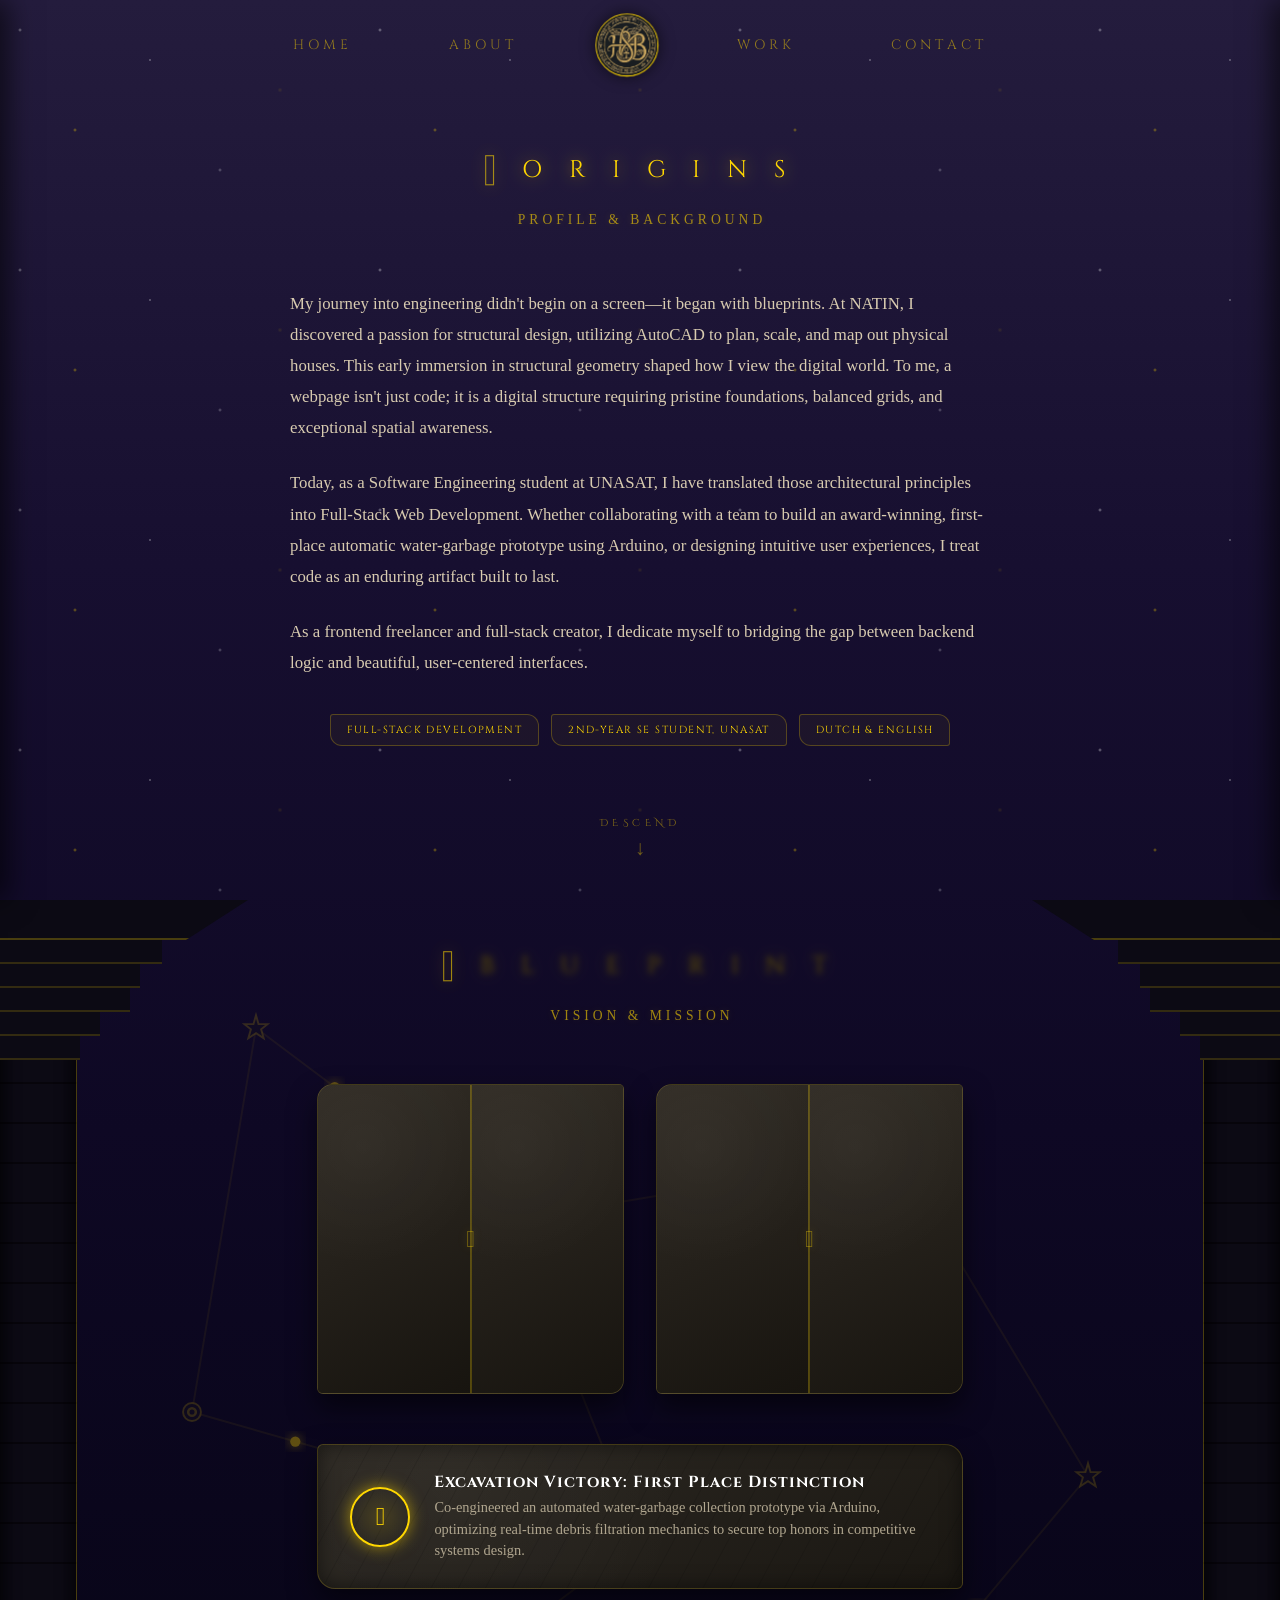
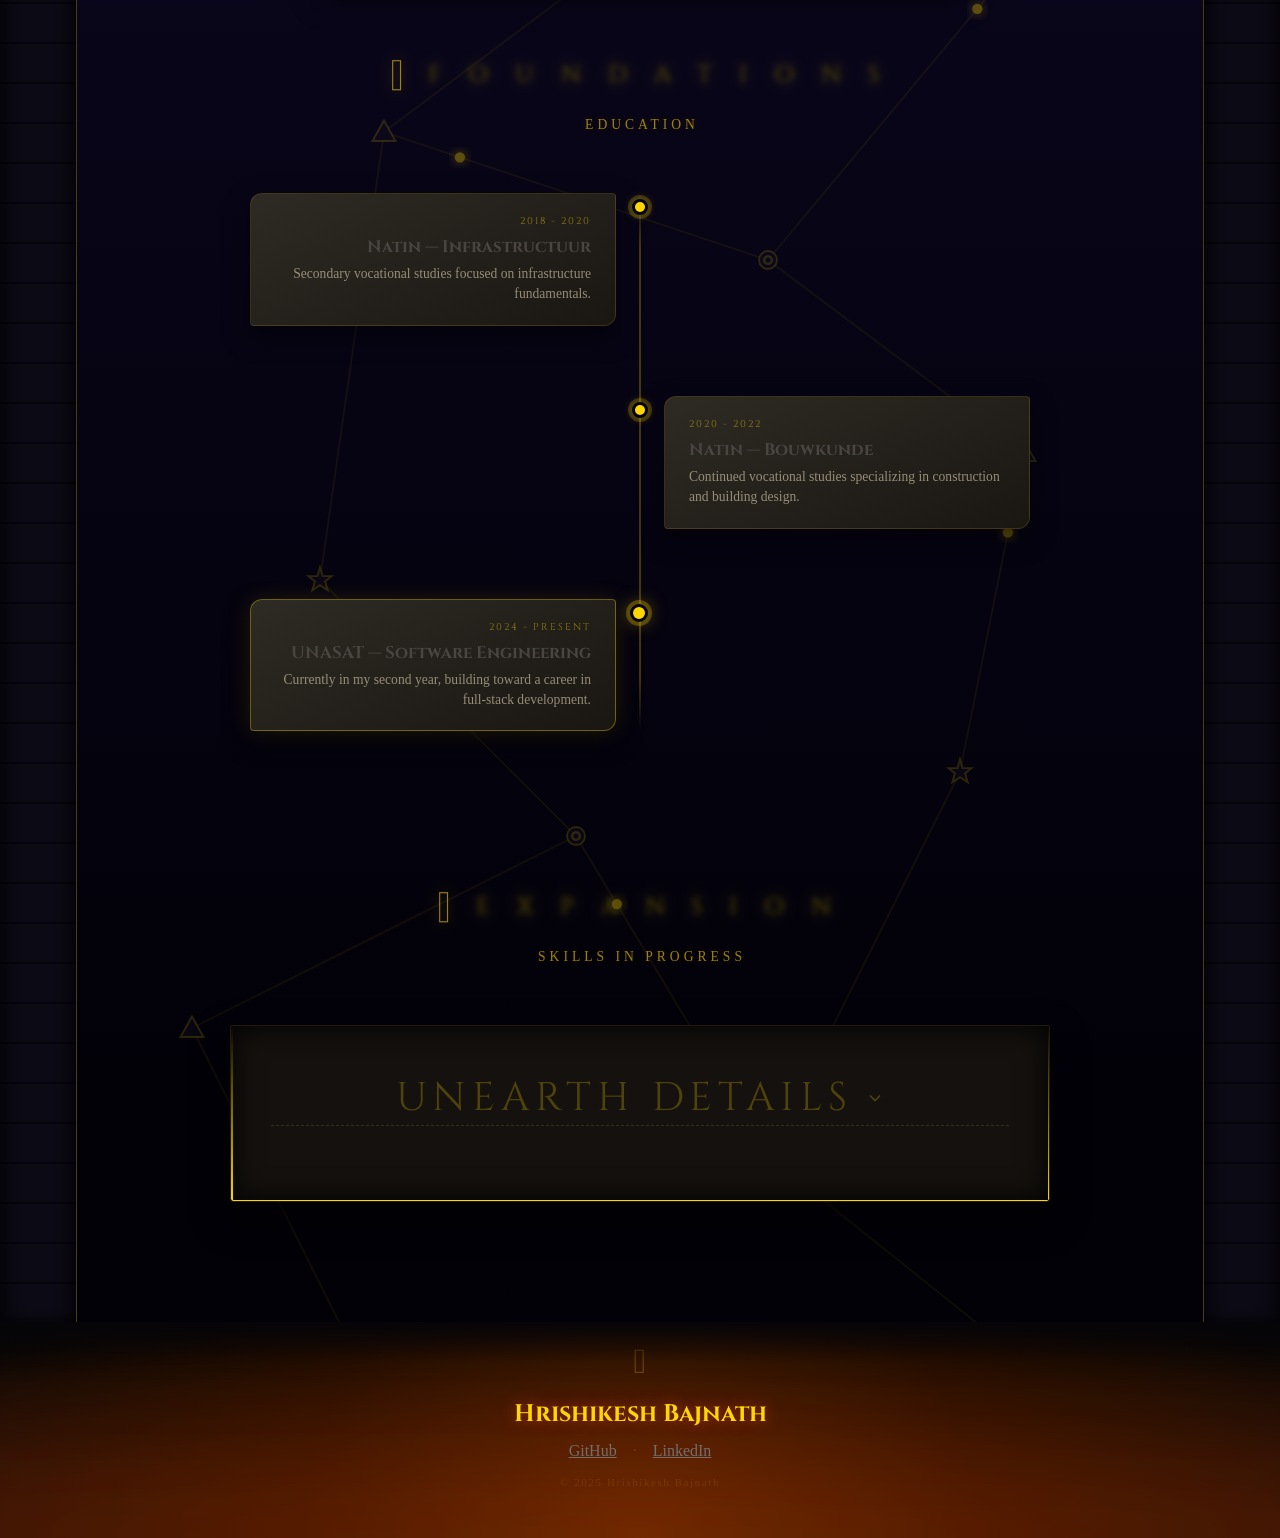
==== commit 57b8b6dc: "final changes" ====
--- a/about.html
+++ b/about.html
@@ -11,6 +11,19 @@
     <link rel="stylesheet" href="css/about.css">
 </head>
 <body>
+
+    <!-- Page transition (stone doors) — see main.css §10 and script.js -->
+    <div class="page-transition" id="page-transition" aria-hidden="true">
+        <div class="page-transition-panel left"></div>
+        <div class="page-transition-panel right"></div>
+        <div class="page-transition-glyph">𓋹</div>
+    </div>
+
+    <!-- Custom cursor (fine-pointer devices only) — see main.css §11 and script.js -->
+    <div class="custom-cursor" aria-hidden="true">
+        <span class="cursor-dot"></span>
+        <span class="cursor-glyph">𓋹</span>
+    </div>
 
     <!-- Main Architectural Navigation (Visible instantly on load) -->
     <nav class="scarab-nav" id="scarab-nav" aria-label="Main navigation">
--- a/css/main.css
+++ b/css/main.css
@@ -668,4 +668,169 @@
         animation-iteration-count: 1 !important;
         transition-duration: 0.01ms !important;
     }
+}
+
+/* ── 10. PAGE TRANSITIONS (STONE DOORS) — closes on load, reverses on internal link clicks ── */
+.page-transition {
+    position: fixed;
+    inset: 0;
+    z-index: 10000;
+    pointer-events: none;
+}
+
+.page-transition-panel {
+    position: absolute;
+    top: 0;
+    width: 50%;
+    height: 100%;
+    pointer-events: auto;
+    background-image: linear-gradient(
+        180deg,
+        #4a4030 0%,
+        #33291c 18%,
+        #1d1712 55%,
+        #0a0806 100%
+    );
+    transition: transform 0.75s cubic-bezier(0.76, 0, 0.24, 1);
+}
+
+/* Stone block pattern; opacity controls how strongly it reads over the gradient */
+.page-transition-panel::before {
+    content: '';
+    position: absolute;
+    inset: 0;
+    background-image: url('../img/textures/stone-texture.png');
+    background-repeat: repeat;
+    background-size: 320px 360px;
+    opacity: 0.4;
+    pointer-events: none;
+}
+
+/* Faint scratch/weathering photo, blended in as subtle surface roughness */
+.page-transition-panel::after {
+    content: '';
+    position: absolute;
+    inset: 0;
+    background-image: url('../img/textures/stone-scratch-overlay.jpg');
+    background-repeat: repeat;
+    background-size: 480px auto;
+    mix-blend-mode: overlay;
+    opacity: 0.32;
+    pointer-events: none;
+}
+
+.page-transition-panel.left {
+    left: 0;
+    transform: translateX(0);
+    border-right: 1px solid var(--gold-dim);
+    box-shadow: 8px 0 26px rgba(0, 0, 0, 0.6);
+}
+
+.page-transition-panel.right {
+    right: 0;
+    transform: translateX(0);
+    border-left: 1px solid var(--gold-dim);
+    box-shadow: -8px 0 26px rgba(0, 0, 0, 0.6);
+}
+
+.page-transition.is-open .page-transition-panel.left {
+    transform: translateX(-100%);
+}
+
+.page-transition.is-open .page-transition-panel.right {
+    transform: translateX(100%);
+}
+
+.page-transition-glyph {
+    position: absolute;
+    top: 50%;
+    left: 50%;
+    transform: translate(-50%, -50%) scale(1);
+    font-family: var(--font-display);
+    font-size: 2.4rem;
+    color: var(--gold);
+    text-shadow: 0 0 20px var(--gold-glow);
+    opacity: 1;
+    pointer-events: none;
+    transition: opacity 0.45s ease, transform 0.6s ease;
+}
+
+.page-transition.is-open .page-transition-glyph {
+    opacity: 0;
+    transform: translate(-50%, -50%) scale(1.7);
+}
+
+/* ── 11. CUSTOM CURSOR — fine-pointer/hover devices only, via JS-added class ── */
+html.has-custom-cursor,
+html.has-custom-cursor a,
+html.has-custom-cursor button,
+html.has-custom-cursor [role="button"],
+html.has-custom-cursor input,
+html.has-custom-cursor textarea {
+    cursor: none;
+}
+
+.custom-cursor {
+    position: fixed;
+    inset: 0;
+    pointer-events: none;
+    z-index: 10001;
+}
+
+.cursor-dot,
+.cursor-glyph {
+    display: none;
+    position: fixed;
+    top: 0;
+    left: 0;
+}
+
+html.has-custom-cursor .cursor-dot,
+html.has-custom-cursor .cursor-glyph {
+    display: block;
+}
+
+.cursor-dot {
+    width: 6px;
+    height: 6px;
+    margin: -3px 0 0 -3px;
+    border-radius: 50%;
+    background: var(--gold);
+    box-shadow: 0 0 6px var(--gold-glow);
+    transform: translate(var(--cx, -100px), var(--cy, -100px));
+}
+
+.cursor-glyph {
+    font-family: var(--font-display);
+    font-size: 1.35rem;
+    line-height: 1;
+    color: var(--gold);
+    text-shadow: 0 0 10px var(--gold-glow);
+    opacity: 0.75;
+    transform: translate(var(--cx, -100px), var(--cy, -100px)) translate(-50%, -50%) scale(1) rotate(0deg);
+    transition: transform 0.18s cubic-bezier(0.16, 1, 0.3, 1), opacity 0.25s ease;
+}
+
+html.custom-cursor-hover .cursor-glyph {
+    opacity: 1;
+    transform: translate(var(--cx, -100px), var(--cy, -100px)) translate(-50%, -50%) scale(1.55) rotate(14deg);
+}
+
+/* ── 12. CHISEL TEXT REVEAL — script.js wraps heading letters in spans that strike in on scroll ── */
+.section-heading .chisel-letter {
+    display: inline-block;
+    opacity: 0;
+    transform: translateY(0.2em) scale(0.55);
+    filter: blur(3px) brightness(0.4);
+    transition:
+        opacity 0.32s ease,
+        transform 0.42s cubic-bezier(0.34, 1.56, 0.64, 1),
+        filter 0.32s ease;
+    transition-delay: calc(var(--i, 0) * 0.045s);
+}
+
+.section-heading.is-chiseled .chisel-letter {
+    opacity: 1;
+    transform: translateY(0) scale(1);
+    filter: blur(0) brightness(1);
 }
--- a/css/about.css
+++ b/css/about.css
@@ -364,10 +364,7 @@
 .timeline-entry.left  { grid-column: 1; text-align: right; }
 .timeline-entry.right { grid-column: 2; text-align: left; }
 
-/* Pins each entry to its own row — otherwise grid auto-placement puts
-   every explicit grid-column entry in the first free row of that
-   column, landing "right" entries next to "left" ones instead of
-   further down the timeline. */
+/* Pins each entry to its own row so left/right entries don't share a row */
 .timeline-entry:nth-child(1) { grid-row: 1; }
 .timeline-entry:nth-child(2) { grid-row: 2; }
 .timeline-entry:nth-child(3) { grid-row: 3; }
@@ -588,6 +585,7 @@
     background-size: 100% 200%;
     -webkit-mask: linear-gradient(#fff 0 0) content-box, linear-gradient(#fff 0 0);
     -webkit-mask-composite: xor;
+    mask: linear-gradient(#fff 0 0) content-box, linear-gradient(#fff 0 0);
     mask-composite: exclude;
     pointer-events: none;
     z-index: 1;
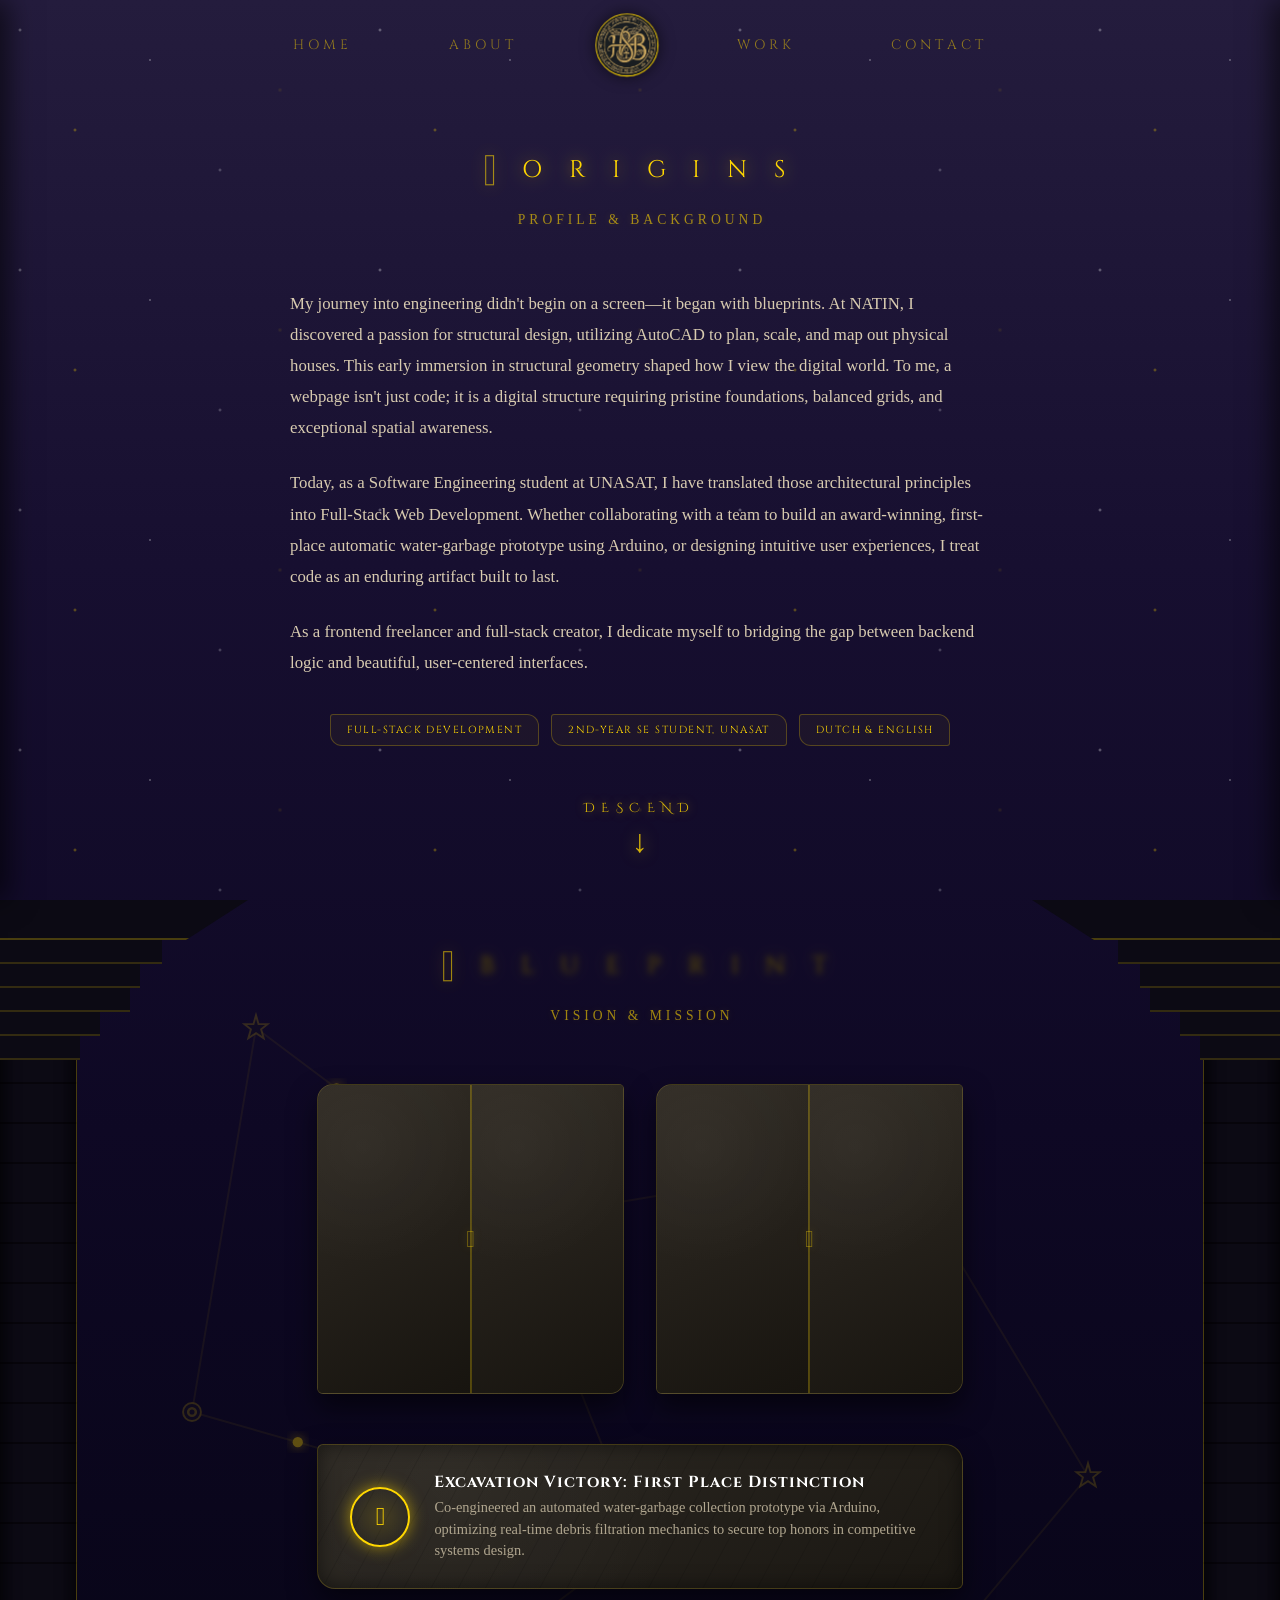
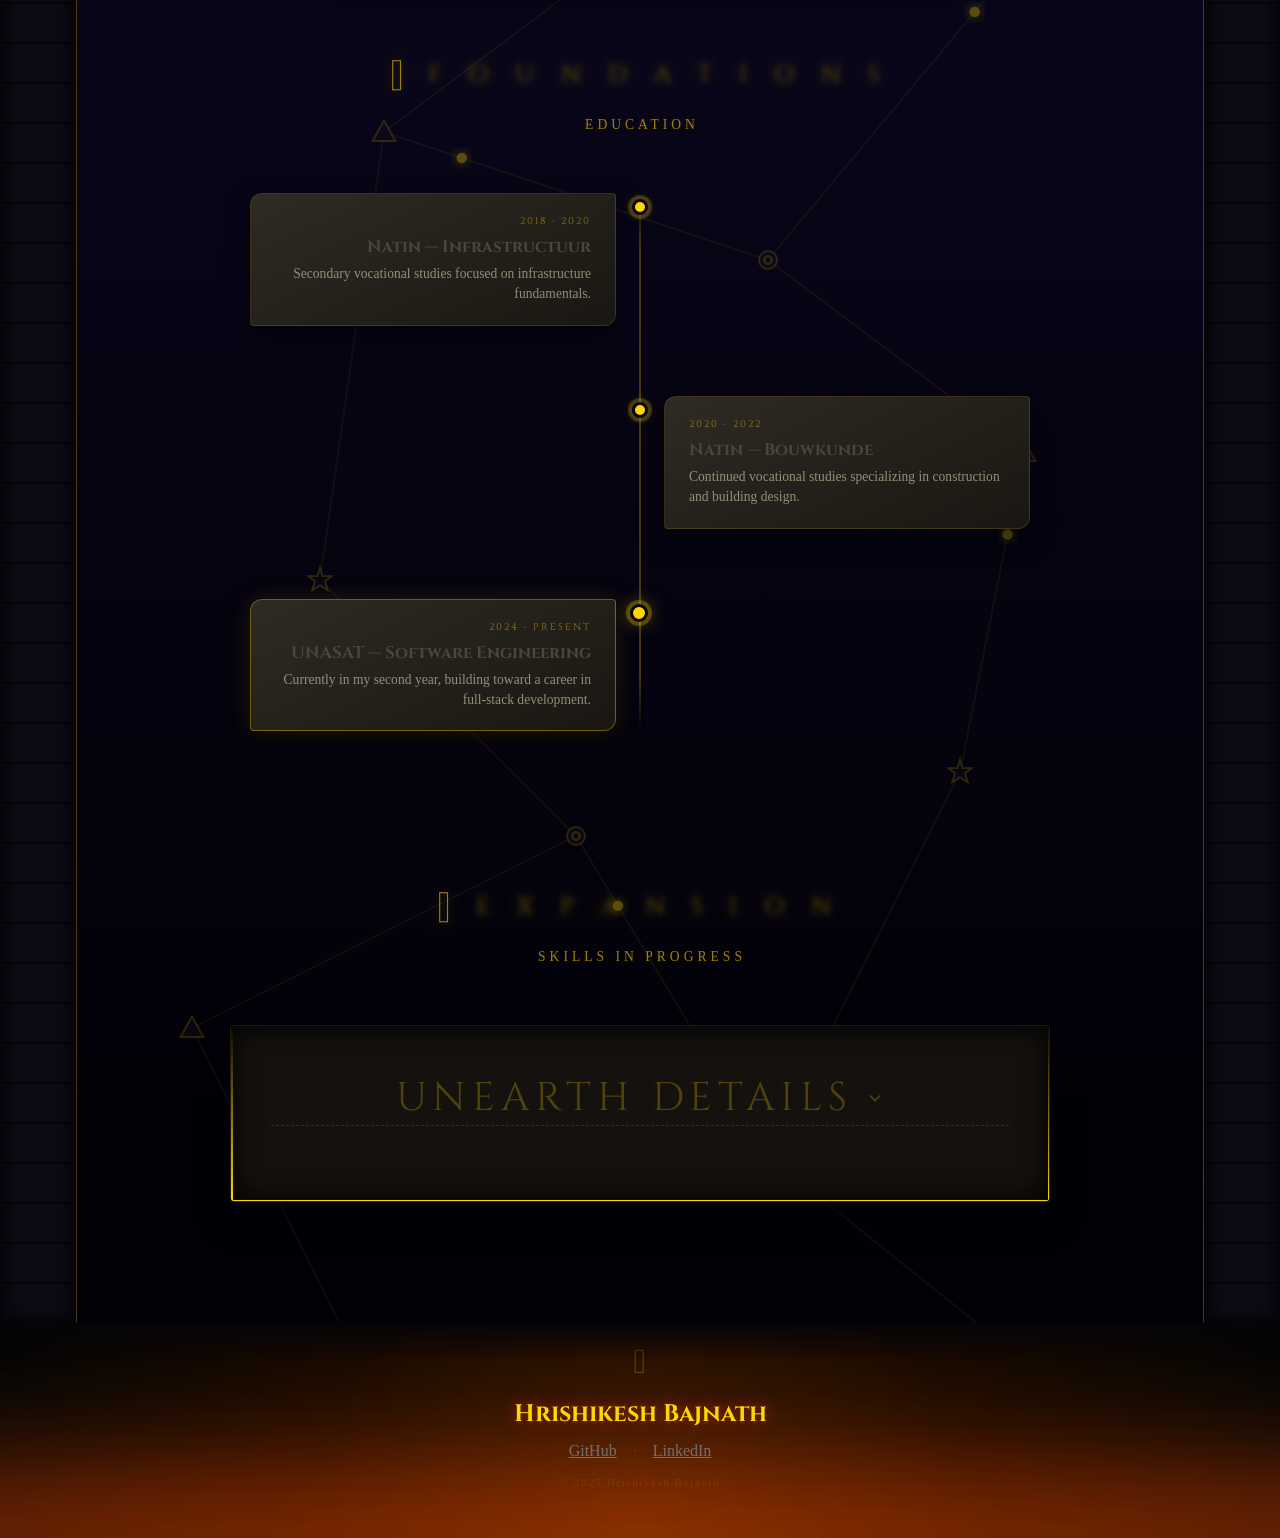
==== commit 785ef277: "favicon and added description" ====
--- a/about.html
+++ b/about.html
@@ -25,7 +25,7 @@
         <span class="cursor-glyph">𓋹</span>
     </div>
 
-    <!-- Main Architectural Navigation (Visible instantly on load) -->
+    <!-- Main Architectural Navigation -->
     <nav class="scarab-nav" id="scarab-nav" aria-label="Main navigation">
         <ul class="papyrus-menu" role="list">
             <li class="nav-link-item"><a href="/index.html">Home</a></li>
@@ -33,7 +33,7 @@
 
             <!-- THE CENTER TOGGLE EMBLEM -->
             <li class="nav-logo-item" id="nav-toggle-trigger" role="button" aria-label="Toggle Sanctum Vault Bar" tabindex="0">
-                <!-- Using a stylized geometric glyph placeholder for now -->
+                
                 <div class="nav-logo-placeholder"><img src="/img/brand/hsb-logo.png" alt="HSB logo"></div>
             </li>
 
--- a/css/main.css
+++ b/css/main.css
@@ -61,6 +61,14 @@
     border-bottom: 1px solid rgba(255, 215, 0, 0.15); 
     box-shadow: 0 8px 32px 0 rgba(0, 0, 0, 0.5);
     transition: background 0.5s ease, border-color 0.5s ease, box-shadow 0.5s ease;
+    /* Fix: Samsung Internet / mobile Chromium can drop a compositor tile and
+       paint it solid white on fixed + backdrop-filter elements during scroll.
+       Forcing this onto its own stable GPU layer prevents the white flash. */
+    -webkit-transform: translateZ(0);
+    transform: translateZ(0);
+    -webkit-backface-visibility: hidden;
+    backface-visibility: hidden;
+    will-change: transform;
 }
 
 .papyrus-menu {
@@ -214,6 +222,15 @@
     background: transparent;
 }
 
+/* Phones in landscape: 100vh is only ~375-400px, so the 100px top+bottom
+   padding above was eating over half the section before any content
+   started. Keep sections full-height but give content room to breathe. */
+@media (max-height: 500px) and (orientation: landscape) {
+    section {
+        padding: 40px 6%;
+    }
+}
+
 .section-heading {
     font-family: var(--font-display);
     font-size: clamp(1.1rem, 2.5vw, 1.5rem);
@@ -265,17 +282,43 @@
     animation: bounce 2.4s ease-in-out infinite;
 }
 
+#hero .scroll-indicator {
+    position: relative;
+    bottom: auto;
+    left: auto;
+    transform: none;
+    margin-top: auto;
+    margin-bottom: 20px;
+}
+
 .descend-text {
     font-family: 'Cinzel Decorative', serif;
-    font-size: 0.62rem;
-    letter-spacing: 0.45em;
+    font-size: 0.8rem;
+    letter-spacing: 0.5em;
     text-transform: uppercase;
-    color: rgba(255, 215, 0, 0.5);
+    color: rgba(255, 215, 0, 0.85);
+    text-shadow: 0 0 10px rgba(255, 215, 0, 0.5);
+    transition: color 0.3s ease, text-shadow 0.3s ease;
 }
 
 .descend-arrow {
-    font-size: 1.3rem;
-    color: rgba(255, 215, 0, 0.4);
+    font-size: 2rem;
+    color: rgba(255, 215, 0, 0.8);
+    text-shadow: 0 0 16px rgba(255, 215, 0, 0.55);
+    transition: color 0.3s ease, text-shadow 0.3s ease, transform 0.3s ease;
+}
+
+.scroll-indicator:hover .descend-text,
+.scroll-indicator:focus-visible .descend-text {
+    color: var(--gold);
+    text-shadow: 0 0 16px var(--gold-glow);
+}
+
+.scroll-indicator:hover .descend-arrow,
+.scroll-indicator:focus-visible .descend-arrow {
+    color: var(--gold);
+    text-shadow: 0 0 22px var(--gold-glow);
+    transform: translateY(4px);
 }
 
 @keyframes bounce {
@@ -600,10 +643,17 @@
     height: 100px;
     background: var(--lava-hot);
     border-radius: 40%;
-    filter: blur(100px); 
+    /* Was blur(100px) — very large blur radii are a common trigger for the
+       mobile GPU tile bug that paints solid white instead of the blur.
+       60px keeps the same soft glow look at a much safer radius. */
+    filter: blur(60px);
     opacity: 0.3;
     mix-blend-mode: screen;
     animation: lavaFlow 15s infinite ease-in-out;
+    -webkit-transform: translateZ(0);
+    transform: translateZ(0);
+    -webkit-backface-visibility: hidden;
+    backface-visibility: hidden;
 }
 
 .wave-a { left: -50%; }
@@ -676,6 +726,14 @@
     inset: 0;
     z-index: 10000;
     pointer-events: none;
+    /* Fix: this fixed, full-viewport layer sits above all page content on
+       every scroll position. Without a stable compositing layer, mobile
+       GPUs (esp. Samsung Internet) can flash it solid white when the page
+       repaints during scroll. */
+    -webkit-transform: translateZ(0);
+    transform: translateZ(0);
+    -webkit-backface-visibility: hidden;
+    backface-visibility: hidden;
 }
 
 .page-transition-panel {
@@ -692,6 +750,9 @@
         #0a0806 100%
     );
     transition: transform 0.75s cubic-bezier(0.76, 0, 0.24, 1);
+    -webkit-backface-visibility: hidden;
+    backface-visibility: hidden;
+    will-change: transform;
 }
 
 /* Stone block pattern; opacity controls how strongly it reads over the gradient */
@@ -721,24 +782,24 @@
 
 .page-transition-panel.left {
     left: 0;
-    transform: translateX(0);
+    transform: translateX(0) translateZ(0);
     border-right: 1px solid var(--gold-dim);
     box-shadow: 8px 0 26px rgba(0, 0, 0, 0.6);
 }
 
 .page-transition-panel.right {
     right: 0;
-    transform: translateX(0);
+    transform: translateX(0) translateZ(0);
     border-left: 1px solid var(--gold-dim);
     box-shadow: -8px 0 26px rgba(0, 0, 0, 0.6);
 }
 
 .page-transition.is-open .page-transition-panel.left {
-    transform: translateX(-100%);
+    transform: translateX(-100%) translateZ(0);
 }
 
 .page-transition.is-open .page-transition-panel.right {
-    transform: translateX(100%);
+    transform: translateX(100%) translateZ(0);
 }
 
 .page-transition-glyph {
@@ -775,6 +836,11 @@
     inset: 0;
     pointer-events: none;
     z-index: 10001;
+    /* Same fixed-full-viewport white-flash fix as .page-transition above. */
+    -webkit-transform: translateZ(0);
+    transform: translateZ(0);
+    -webkit-backface-visibility: hidden;
+    backface-visibility: hidden;
 }
 
 .cursor-dot,
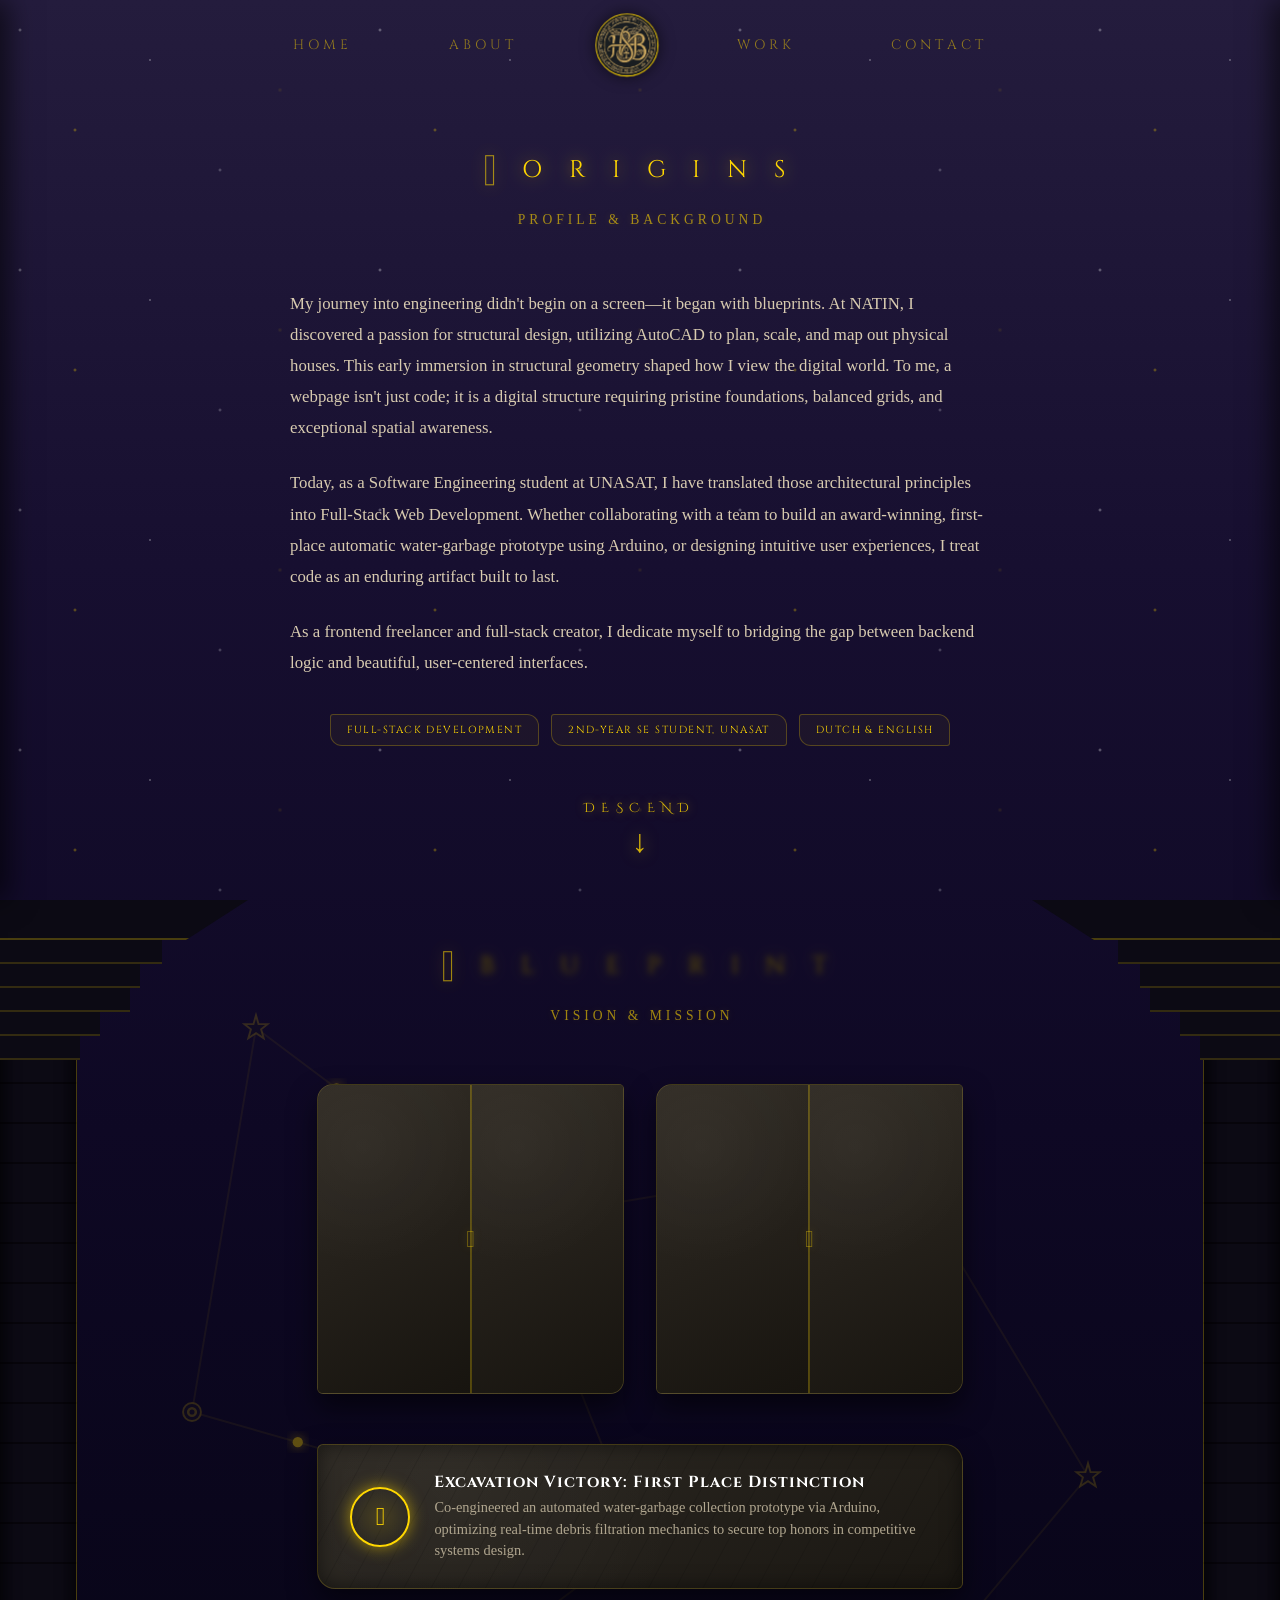
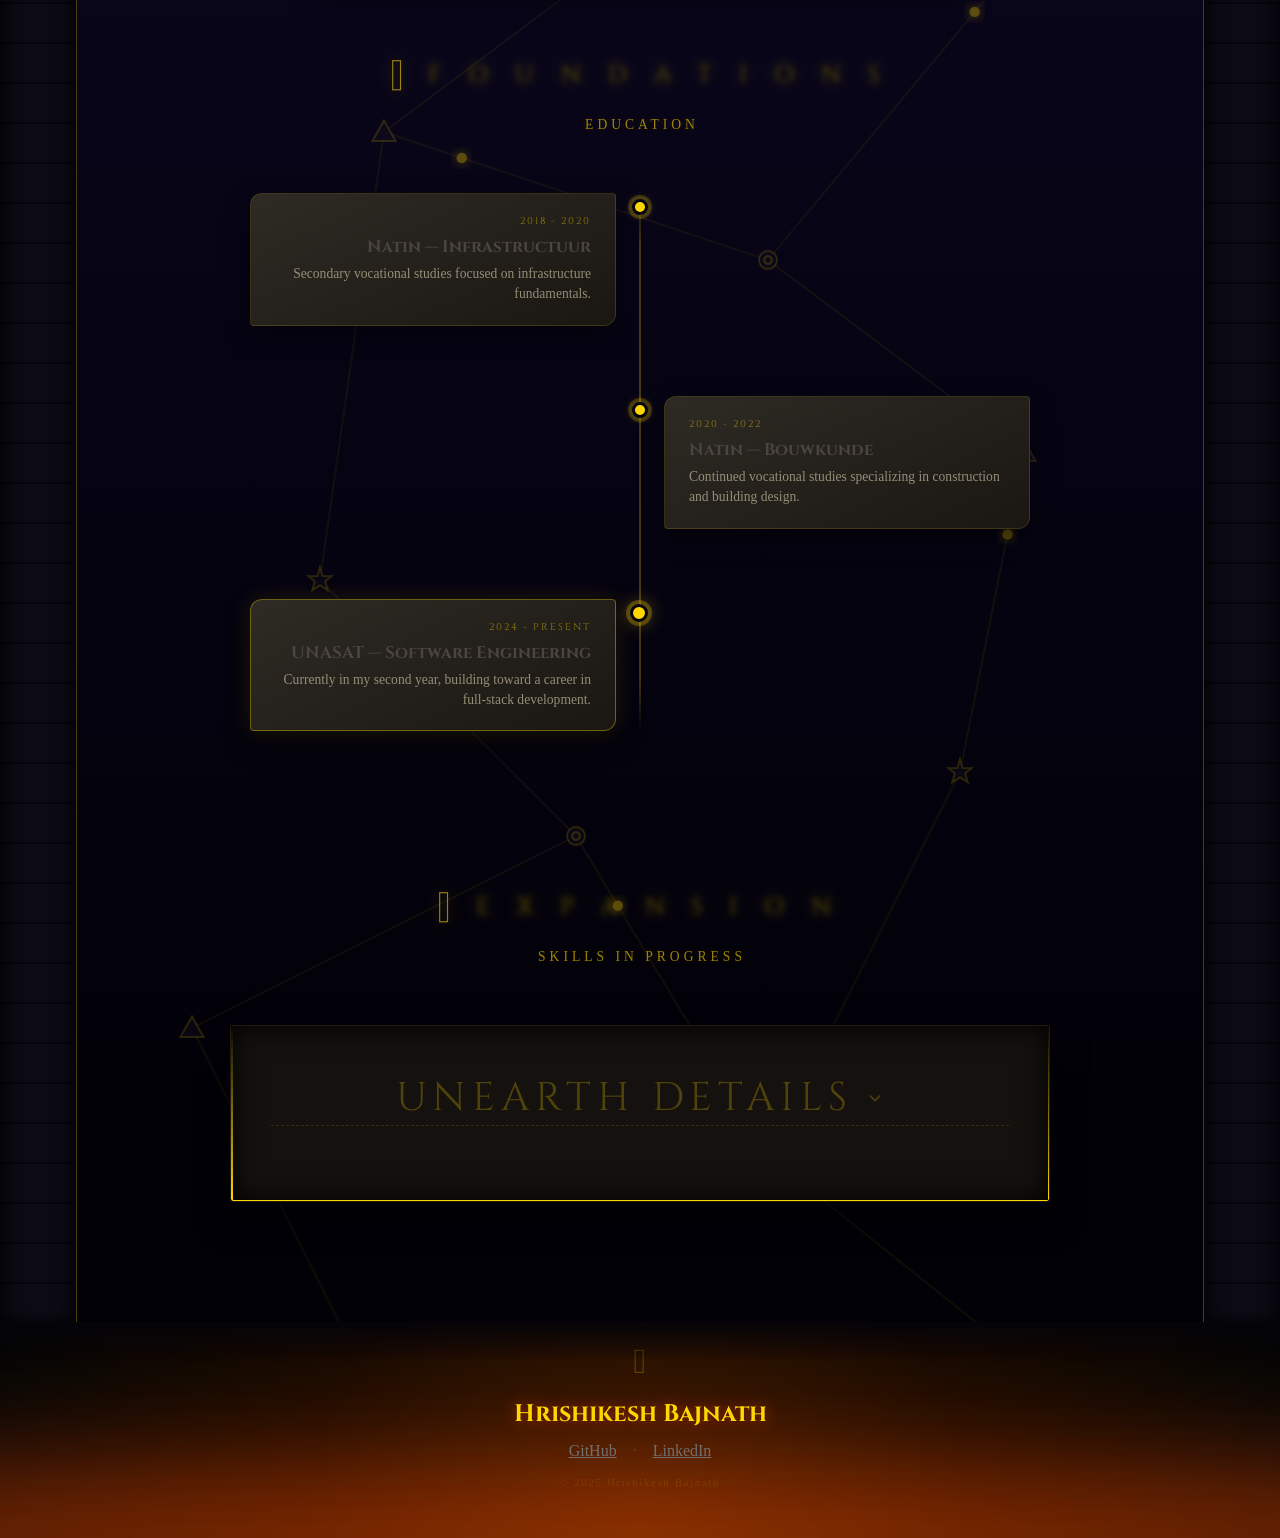
==== commit e7459b76: "more changes" ====
--- a/about.html
+++ b/about.html
@@ -3,12 +3,14 @@
 <head>
     <meta charset="UTF-8">
     <meta name="viewport" content="width=device-width, initial-scale=1.0">
-    <title>About | Hrishikesh Bajnath</title>
+    <title>About | HB</title>
     <link rel="preconnect" href="https://fonts.googleapis.com">
     <link rel="preconnect" href="https://fonts.gstatic.com" crossorigin>
     <link href="https://fonts.googleapis.com/css2?family=Cinzel:wght@400;600;700&family=IM+Fell+English:ital@0;1&display=swap" rel="stylesheet">
     <link rel="stylesheet" href="css/main.css">
     <link rel="stylesheet" href="css/about.css">
+    <link rel="icon" href="img/favicon/favicon.ico" sizes="any">
+    <link rel="icon" type="image/png" href="img/favicon/favicon.png">
 </head>
 <body>
 
--- a/css/main.css
+++ b/css/main.css
@@ -283,12 +283,12 @@
 }
 
 #hero .scroll-indicator {
-    position: relative;
-    bottom: auto;
-    left: auto;
-    transform: none;
-    margin-top: auto;
-    margin-bottom: 20px;
+    position: absolute;       
+    bottom: 40px;
+    left: 50%;              
+    transform: translateX(-50%);
+    margin: 0;
+    align-self: unset;
 }
 
 .descend-text {
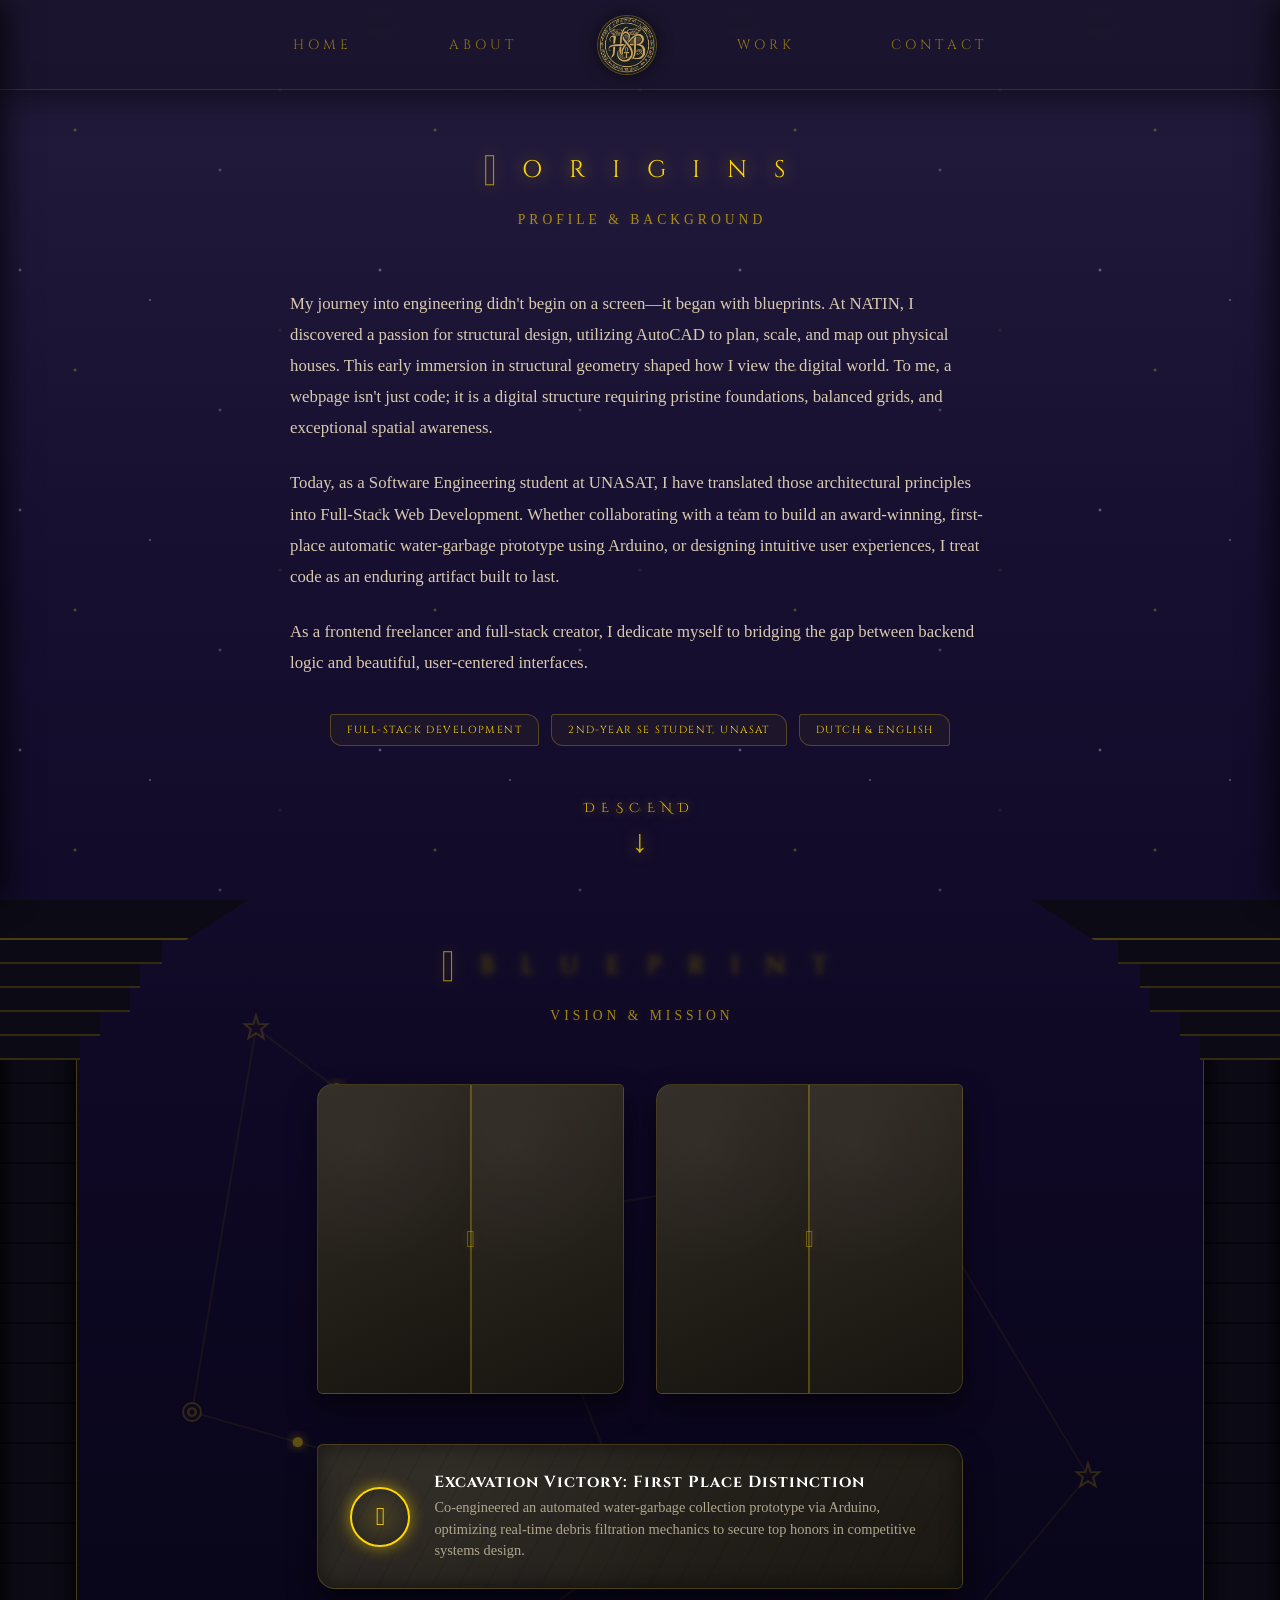
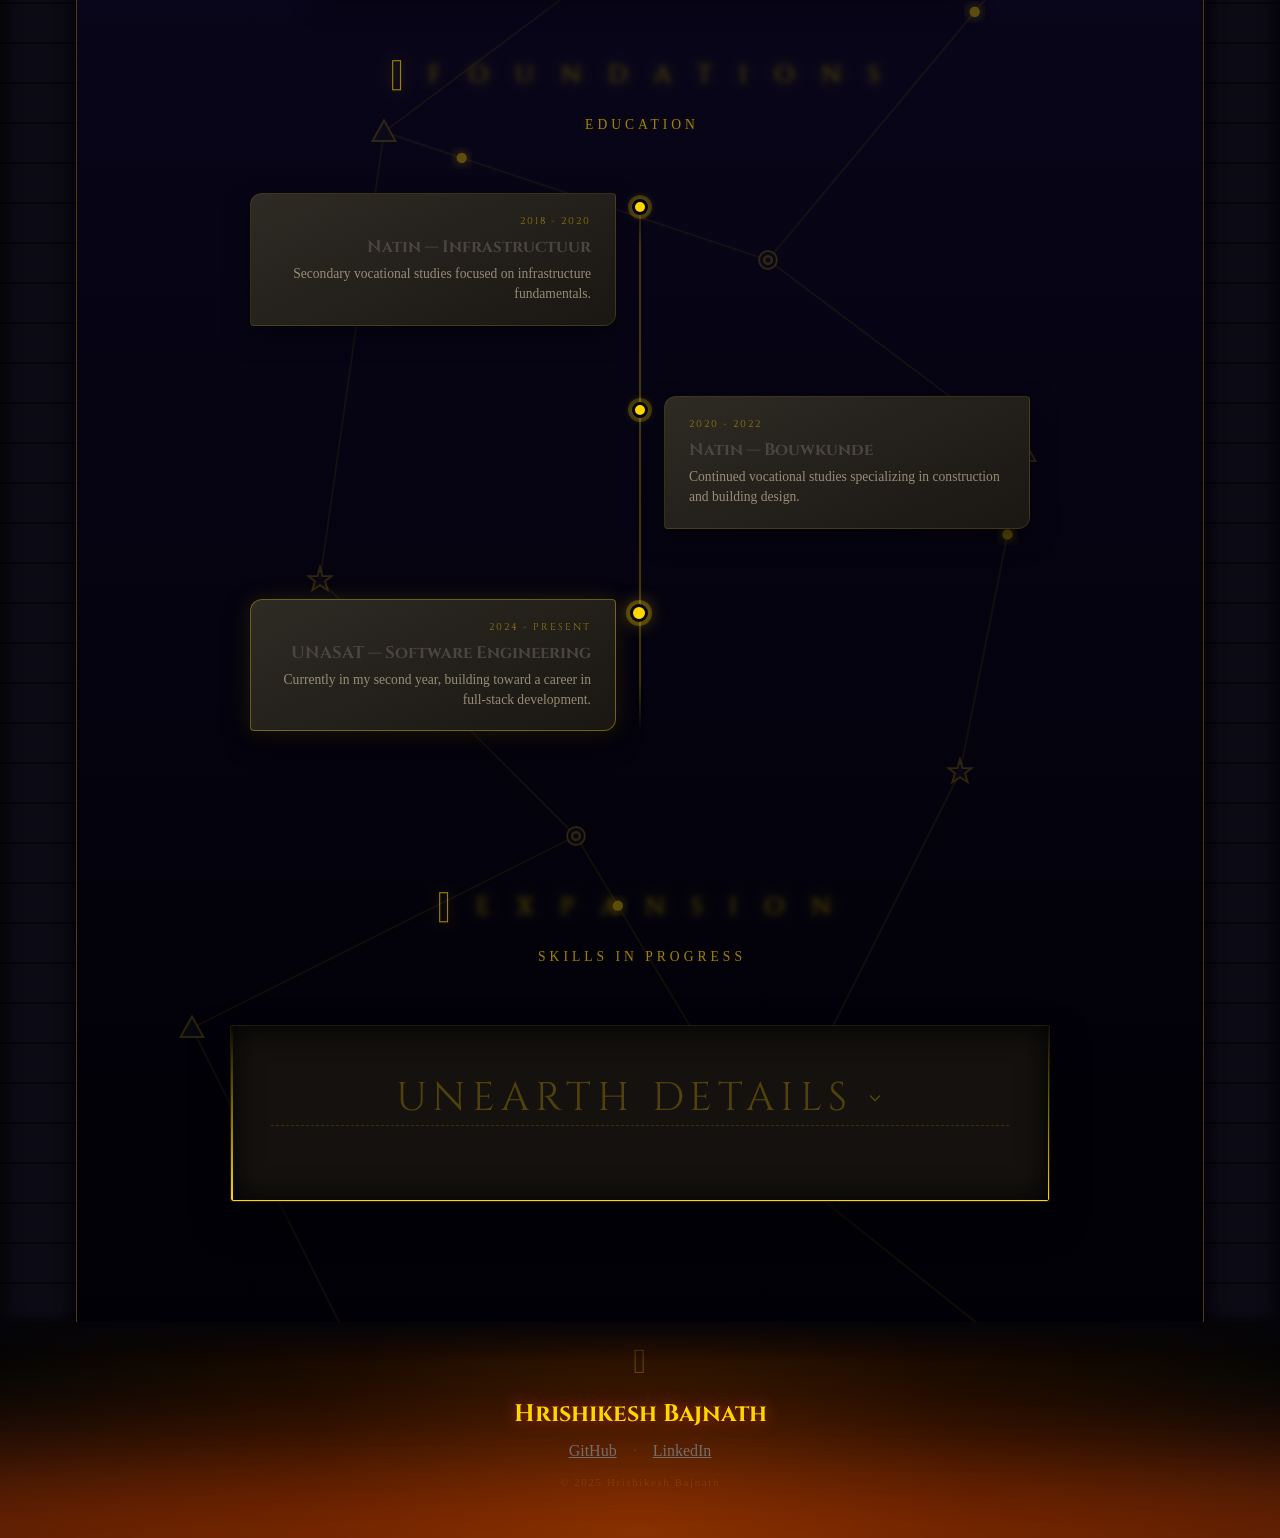
==== commit 211c99c5: "nav bar/favicon/assesin changes" ====
--- a/about.html
+++ b/about.html
@@ -9,8 +9,25 @@
     <link href="https://fonts.googleapis.com/css2?family=Cinzel:wght@400;600;700&family=IM+Fell+English:ital@0;1&display=swap" rel="stylesheet">
     <link rel="stylesheet" href="css/main.css">
     <link rel="stylesheet" href="css/about.css">
-    <link rel="icon" href="img/favicon/favicon.ico" sizes="any">
-    <link rel="icon" type="image/png" href="img/favicon/favicon.png">
+    <link rel="icon" href="/img/favicon.png" sizes="32x32" />
+
+    <!-- Open Graph -->
+    <meta property="og:type" content="website">
+    <meta property="og:site_name" content="Hrishikesh Bajnath — Portfolio">
+    <meta property="og:url" content="https://boogs2002.github.io/about.html">
+    <meta property="og:title" content="About | Hrishikesh Bajnath">
+    <meta property="og:description" content="From architectural blueprints to full-stack code — the origins, vision, and education behind Hrishikesh Bajnath's work as a software engineer.">
+    <meta property="og:image" content="https://boogs2002.github.io/img/og-image.png">
+    <meta property="og:image:width" content="1200">
+    <meta property="og:image:height" content="630">
+
+    <!-- Twitter / X -->
+    <meta name="twitter:card" content="summary_large_image">
+    <meta name="twitter:title" content="About | Hrishikesh Bajnath">
+    <meta name="twitter:description" content="From architectural blueprints to full-stack code — the origins, vision, and education behind Hrishikesh Bajnath's work as a software engineer.">
+    <meta name="twitter:image" content="https://boogs2002.github.io/img/og-image.png">
+    <meta name="twitter:image:width" content="1200">
+    <meta name="twitter:image:height" content="630">
 </head>
 <body>
 
--- a/css/main.css
+++ b/css/main.css
@@ -161,14 +161,11 @@
 }
 
 .scarab-nav.is-closed .nav-logo-item {
-    opacity: 0;
-    pointer-events: none;
-    transition: opacity 0.4s ease;
-}
-
-.scarab-nav.is-closed.on-hero .nav-logo-item {
+    /* Always reachable even when manually collapsed, so there's never a
+       scroll position where the toggle itself is invisible. */
     opacity: 1;
     pointer-events: auto;
+    transition: opacity 0.4s ease;
 }
 
 .scarab-nav.is-closed.on-hero .nav-logo-placeholder {
